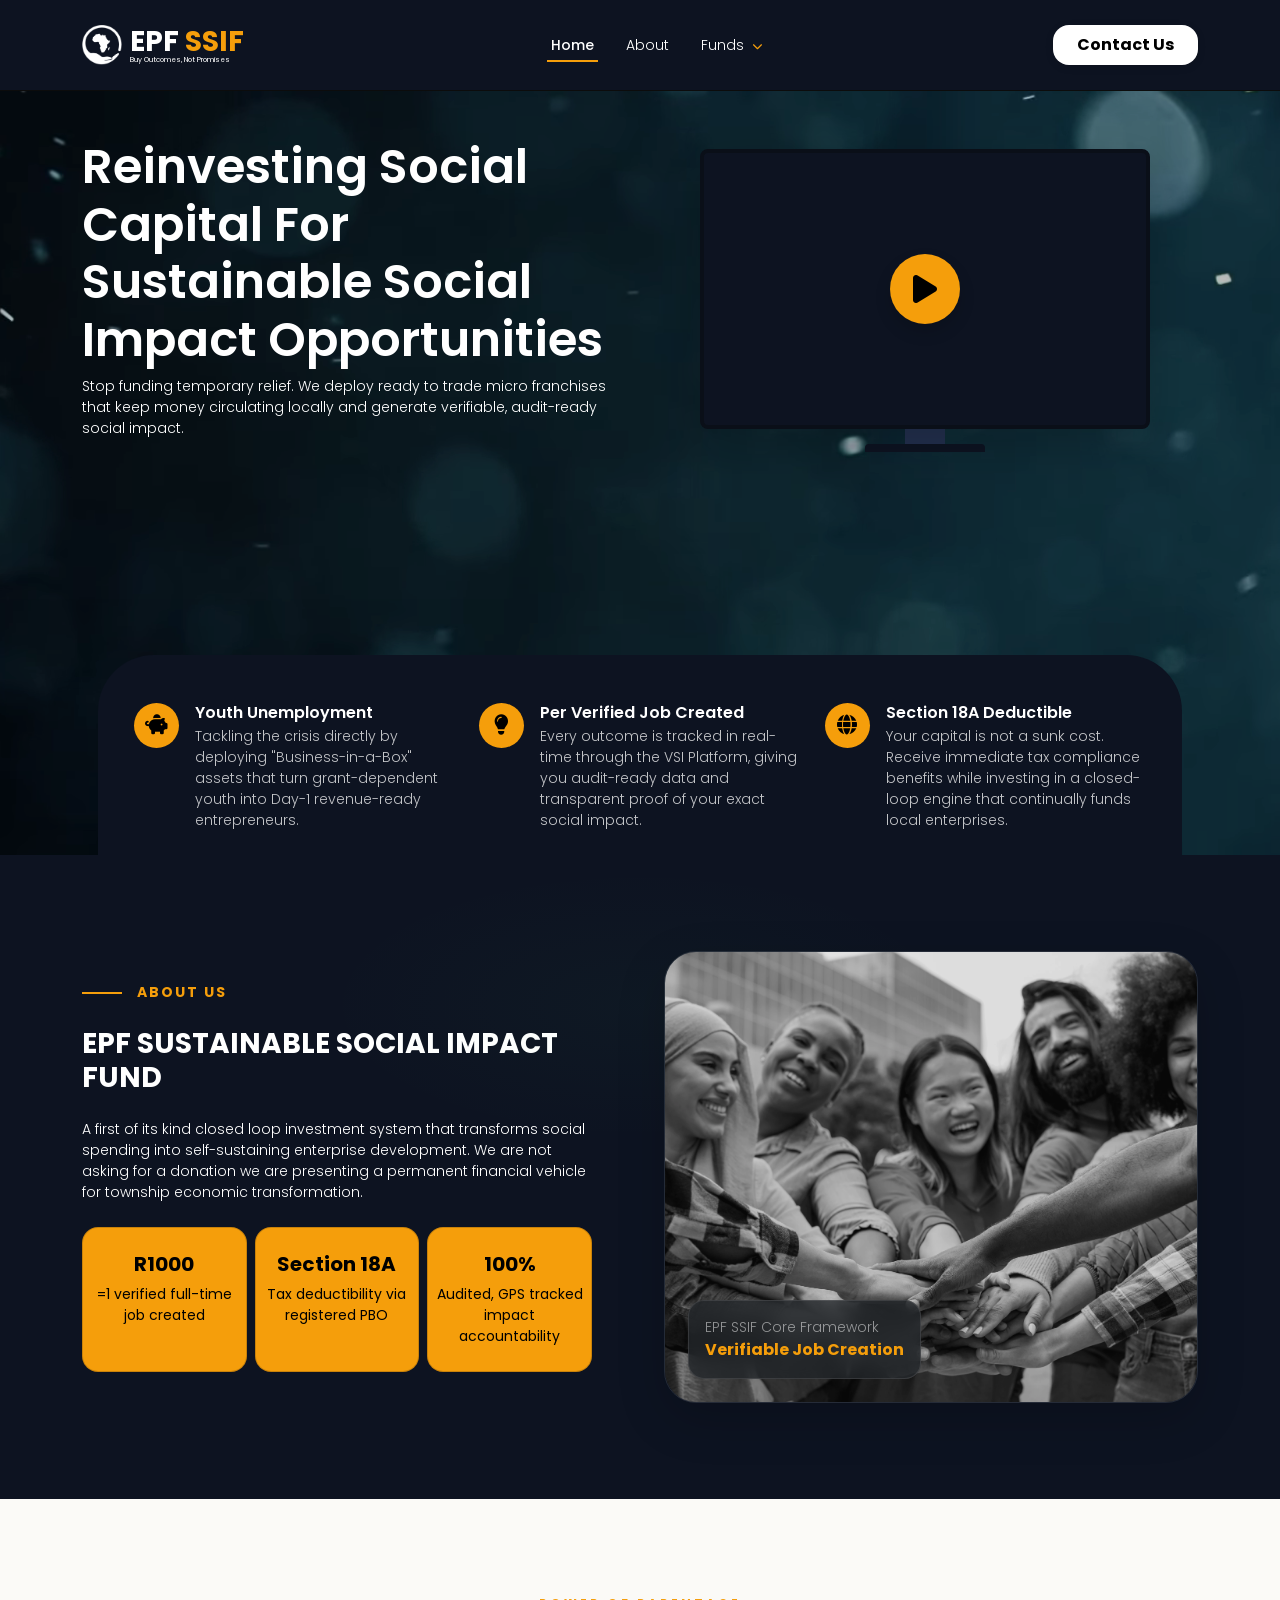
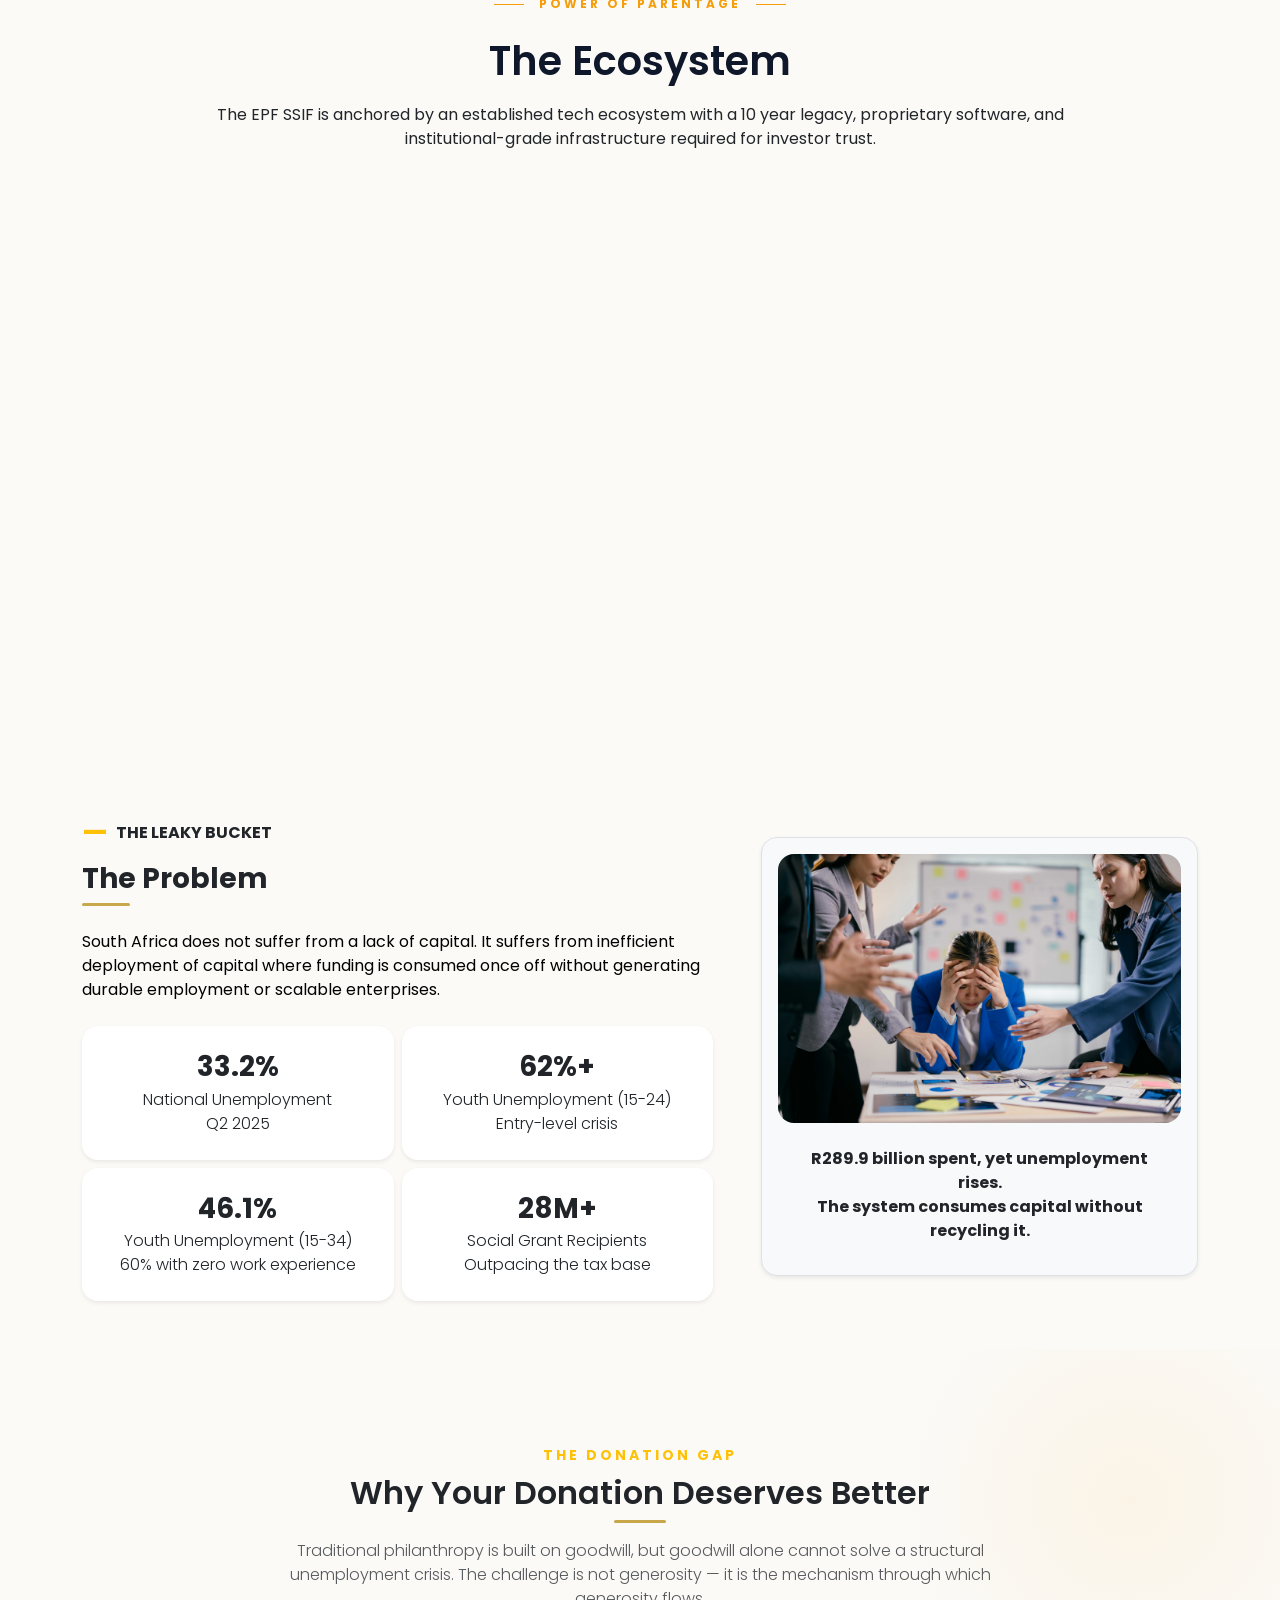
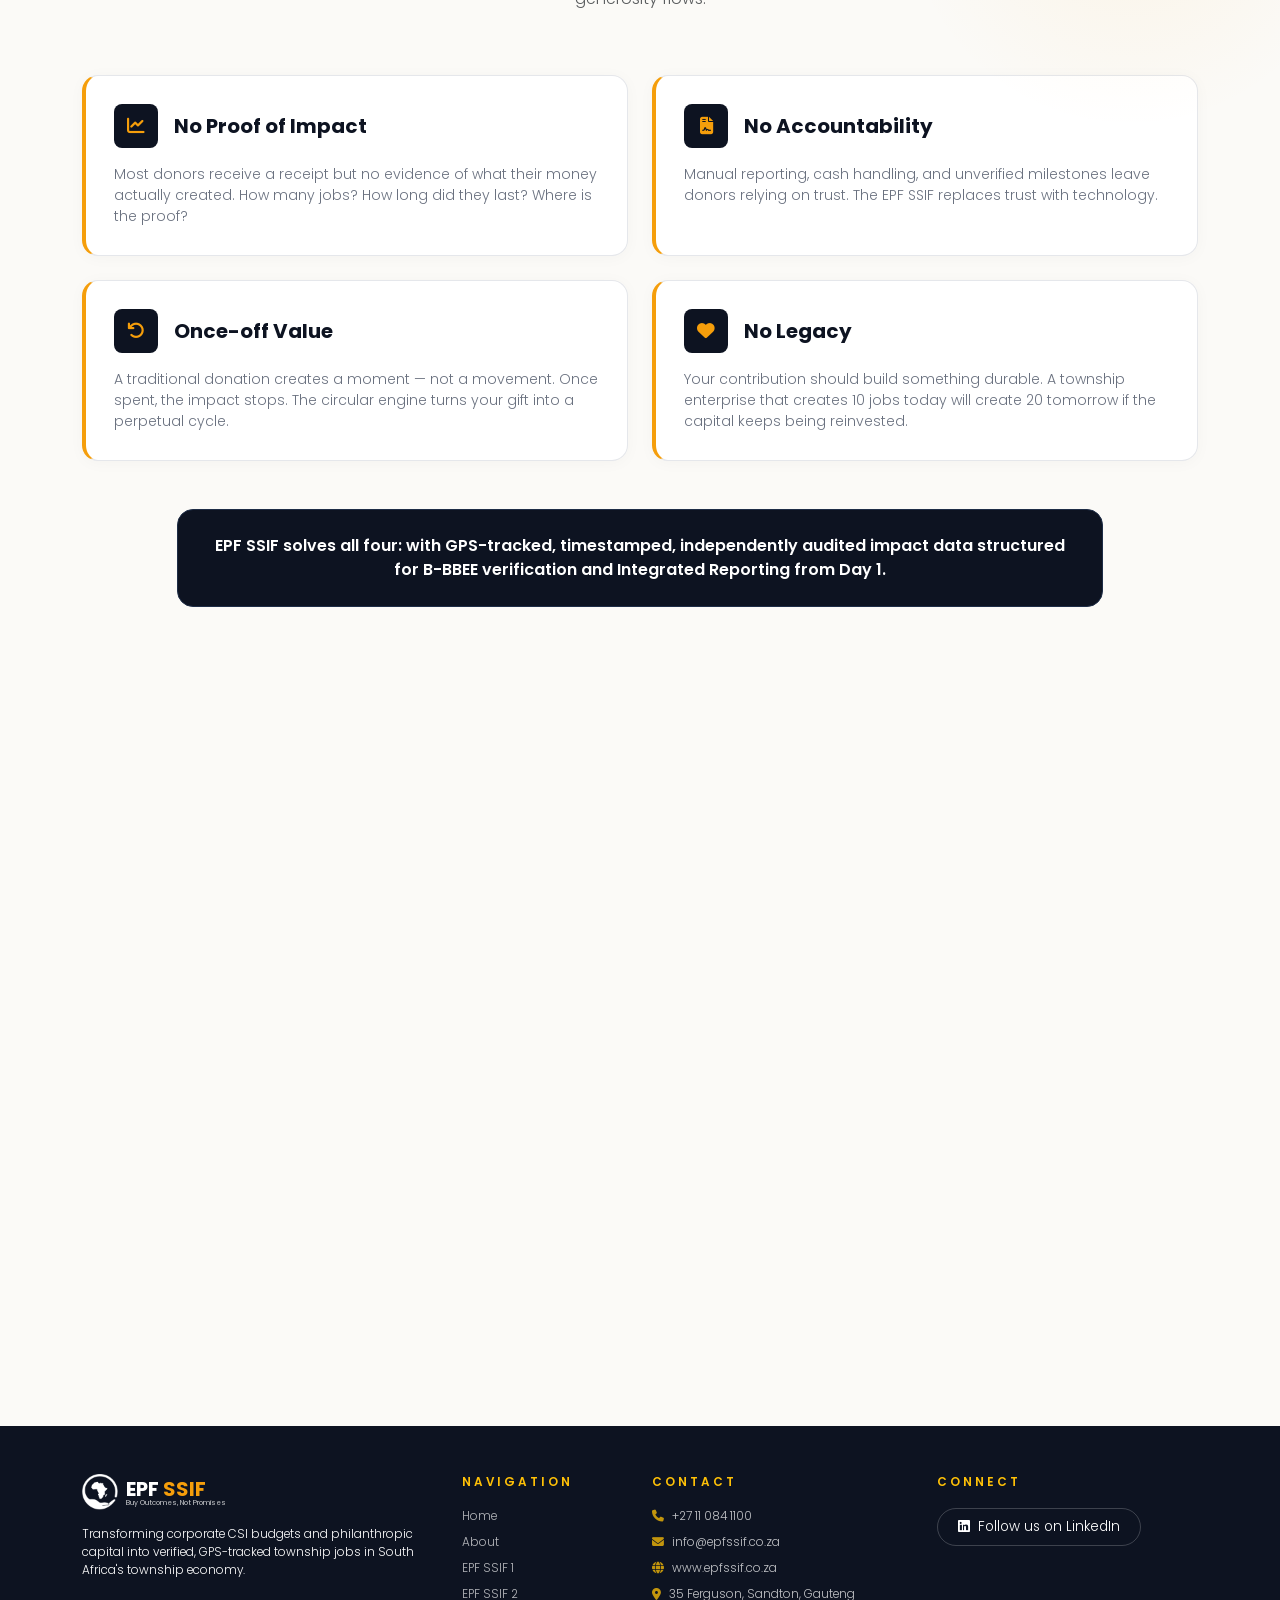
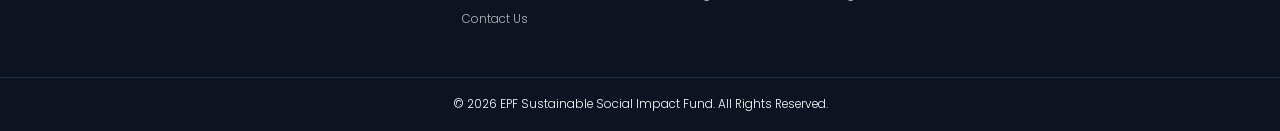
==== index.html @ 6b116cc1 "Standards audit: fix tag targeting, transition violations, add page-html class" ====
<!DOCTYPE html>
<html lang="en" class="page-html">

<head>
  <meta charset="UTF-8">
  <meta name="viewport" content="width=device-width, initial-scale=1.0">
  <title>EPF SSIF — Sustainable Social Impact Fund</title>
  <meta name="description" content="EPF Sustainable Social Impact Fund — a dual-channel impact investing platform delivering measurable social returns in South Africa's township economy.">
  <meta name="keywords" content="EPF SSIF, social impact fund, CSI, impact investing, township economy, South Africa, B-BBEE, sustainable investment">
  <link rel="icon" type="image/png" href="assets/images/EPF-logo-white.png">
  <link href="https://cdn.jsdelivr.net/npm/bootstrap@5.3.0/dist/css/bootstrap.min.css" rel="stylesheet">
  <link rel="stylesheet" href="https://cdnjs.cloudflare.com/ajax/libs/font-awesome/6.5.1/css/all.min.css"
    integrity="sha512-DTOQO9RWCH3ppGqcWaEA1BIZOC6xxalwEsw9c2QQeAIftl+Vegovlnee1c9QX4TctnWMn13TZye+giMm8e2LwA=="
    crossorigin="anonymous" referrerpolicy="no-referrer" />
  <link rel="stylesheet" href="assets/css/new-styles.css">
</head>
<nav class="navbar navbar-expand-lg navbar-dark navbar-background sticky-top">
    <div class="container">
      <a class="navbar-brand d-inline-flex align-items-center fw-bold fs-3" href="index.html">
        <img src="assets/images/EPF-logo-white.png" alt="UniVeritas Logo" width="40" height="40" class="me-2">
        <div class="d-flex flex-column lh-1">
          <span>EPF <span class="logo-span">SSIF</span></span>
          <small class="fw-normal logo-slogan text-white">Buy Outcomes, Not Promises</small>
        </div>
      </a>

      <button class="navbar-toggler" type="button" data-bs-toggle="collapse" data-bs-target="#mainNavbar"
        aria-controls="mainNavbar" aria-expanded="false" aria-label="Toggle navigation">
        <span class="navbar-toggler-icon"></span>
      </button>

      <div class="collapse navbar-collapse justify-content-center" id="mainNavbar">
        <ul class="navbar-nav">
          <li class="nav-item small"><a class="nav-link px-3 text-white active" href="index.html" aria-current="page">Home</a></li>
          <li class="nav-item small"><a class="nav-link px-3 text-white" href="about.html">About</a></li>
          <li class="nav-item small dropdown">
            <a class="nav-link px-3 text-white dropdown-toggle" href="#" role="button" data-bs-toggle="dropdown" aria-expanded="false">Funds <i class="fa-solid fa-chevron-down nav-dropdown-chevron"></i></a>
            <ul class="dropdown-menu dropdown-menu-dark">
              <li><a class="dropdown-item small" href="fund-1.html">EPF SSIF 1 — CSI &amp; Private Donor Fund</a></li>
              <li><a class="dropdown-item small" href="fund-2.html">EPF SSIF 2 — Institutional &amp; Impact Investor Fund</a></li>
            </ul>
          </li>
        </ul>
        <a href="contact-us.html" class="btn btn-light rounded-4 px-4 py-2 btn-one border-0 d-lg-none mt-3">Contact
          Us</a>
      </div>

      <a href="contact-us.html" class="btn btn-light rounded-4 px-4 py-2 btn-one border-0 d-none d-lg-block">Contact
        Us</a>
    </div>
  </nav>
<body class="page-body">

  <div class="page-loader-overlay" id="page_loader_overlay">
    <span class="page-loader"></span>
  </div>

  <section class="hero-section position-relative text-white">
    <video autoplay muted loop playsinline class="hero-video-bg">
      <source src="assets/videos/bg.webm" type="video/webm">
    </video>
    <div class="hero-overlay"></div>

    <div class="container">
      <div class="row align-items-center min-vh-50 py-5 d-flex flex-column flex-lg-row">
        <div class="col-lg-6 order-2 order-lg-1">
          <h1 class="display-5 fw-semibold hero-title hero-animate-1">Reinvesting Social Capital For Sustainable Social Impact
            Opportunities</h1>
          <p class="mb-4 small hero-desc hero-animate-2">Stop funding temporary relief. We deploy ready to trade micro franchises that
            keep money circulating locally and generate verifiable, audit-ready social impact.</p>
          <div class="d-flex gap-3 mobile-btn d-none">
            <a href="#about"
              class="btn btn-light rounded-4 px-4 py-2 text-white bg-transparent btn-two text-decoration-none">Get
              Started</a>
            <a href="#about" class="btn btn-light rounded-4 px-4 py-2 btn-one border-0">Learn more</a>
          </div>
        </div>

        <div class="col-lg-6 d-flex justify-content-center position-relative mt-5 mt-lg-0 order-1 order-lg-2 hero-animate-3">
          <div class="position-relative">
            <div
              class="video-tv position-relative overflow-hidden d-flex align-items-center justify-content-center shadow-lg border border-dark border-4 rounded-3">
              <div id="playOverlay" class="text-center text-white z-2 position-relative">
                <div
                  class="icon rounded-circle d-inline-flex align-items-center justify-content-center shadow icon-circle">
                  <i class="fa-solid fa-play text-black fs-2"></i>
                </div>
              </div>

              <video id="promoVideo" muted loop playsinline
                class="position-absolute w-100 h-100 object-fit-contain opacity-50">
                <source src="https://empirewebvideos.s3.us-east-1.amazonaws.com/websites/empire/videos/ssif-hero.mp4"
                  type="video/mp4">
                Your browser does not support the video tag.
              </video>
            </div>

            <div class="d-flex flex-column align-items-center">
              <div class="tv-stand"></div>
              <div class="tv-base"></div>
            </div>
          </div>
        </div>
      </div>

      <div class="container-fluid px-0 px-md-3 mt-auto hero-animate-4">
        <div class="row hero-footer text-white rounded-top-5 p-4 mx-0 g-4">

          <div class="col-md-4 d-flex flex-column flex-md-row align-items-center align-items-md-start text-center text-md-start gap-3">
            <div class="icon rounded-circle d-flex align-items-center justify-content-center hero-icon flex-shrink-0">
              <i class="fa-solid fa-piggy-bank text-black fs-5"></i>
            </div>
            <div>
              <h6 class="fw-semibold mb-1 hero-title-two">Youth Unemployment</h6>
              <p class="small opacity-75 mb-0 hero-desc-two">Tackling the crisis directly by deploying
                "Business-in-a-Box" assets that turn grant-dependent youth into Day-1 revenue-ready entrepreneurs.</p>
            </div>
          </div>

          <div class="col-md-4 d-flex flex-column flex-md-row align-items-center align-items-md-start text-center text-md-start gap-3 border-start-md border-secondary">
            <div class="icon rounded-circle d-flex align-items-center justify-content-center hero-icon flex-shrink-0">
              <i class="fa-solid fa-lightbulb fs-5 text-black"></i>
            </div>
            <div>
              <h6 class="fw-semibold mb-1 hero-title-two">Per Verified Job Created</h6>
              <p class="small opacity-75 mb-0 hero-desc-two">Every outcome is tracked in real-time through the VSI
                Platform, giving you audit-ready data and transparent proof of your exact social impact.</p>
            </div>
          </div>

          <div class="col-md-4 d-flex flex-column flex-md-row align-items-center align-items-md-start text-center text-md-start gap-3 border-start-md border-secondary">
            <div class="icon rounded-circle d-flex align-items-center justify-content-center hero-icon flex-shrink-0">
              <i class="fa-solid fa-globe fs-5 text-black"></i>
            </div>
            <div>
              <h6 class="fw-semibold mb-1 hero-title-two">Section 18A Deductible</h6>
              <p class="small opacity-75 mb-0 hero-desc-two">Your capital is not a sunk cost. Receive immediate tax
                compliance benefits while investing in a closed-loop engine that continually funds local enterprises.
              </p>
            </div>
          </div>

        </div>
      </div>
    </div>
  </section>

  <section class="position-relative overflow-hidden py-5 problem-section-bg text-white" id="about">
    <div class="container py-5">
      <div class="row g-5 align-items-center">
        <div class="col-12 col-lg-6 pe-lg-5 reveal-left">
          <div class="d-flex align-items-center mb-4">
            <span class="eyebrow-line"></span>
            <span class="text-uppercase fw-bold eyebrow-text small">About us</span>
          </div>

          <h3 class="fw-bold mb-4">
            EPF SUSTAINABLE SOCIAL IMPACT FUND
          </h3>

          <p class="small section-desc mb-4 hero-desc-two">
            A first of its kind closed loop investment system that transforms social spending into self-sustaining
            enterprise development. We are not asking for a donation we are presenting a permanent financial vehicle for
            township economic transformation.
          </p>
          <div class="row g-2 text-center">

            <div class="col-4">
              <div class="card h-100 about-card">
                <div class="card-body p-2 py-md-4">
                  <h5 class="card-title text-black fw-bold mb-1 mb-md-2 stats-title">R1000</h5>
                  <p class="card-text text-black fw-normal mb-0 stats-dec">=1 verified full-time job created</p>
                </div>
              </div>
            </div>

            <div class="col-4">
              <div class="card h-100 about-card">
                <div class="card-body p-2 py-md-4">
                  <h5 class="card-title text-black fw-bold mb-1 mb-md-2 stats-title">Section 18A</h5>
                  <p class="card-text text-black fw-normal mb-0 stats-dec">Tax deductibility via registered PBO</p>
                </div>
              </div>
            </div>

            <div class="col-4">
              <div class="card h-100 about-card">
                <div class="card-body p-2 py-md-4">
                  <h5 class="card-title text-black fw-bold mb-1 mb-md-2 stats-title">100%</h5>
                  <p class="card-text text-black fw-normal mb-0 stats-dec">Audited, GPS tracked impact accountability</p>
                </div>
              </div>
            </div>

          </div>

        </div>

        <div class="col-12 col-lg-6 reveal-right">
          <div class="position-relative">
            <div class="rounded-5 overflow-hidden shadow-lg border border-secondary border-opacity-25">
              <img src="assets/images/impact.webp" alt="Social Impact and Enterprise Development"
                class="img-fluid w-100 object-fit-cover about-img">
            </div>

            <div
              class="position-absolute bottom-0 start-0 m-4 p-3 bg-dark bg-opacity-75 backdrop-blur rounded-4 border border-white border-opacity-10 d-none d-md-block image-name">
              <p class="small mb-0 text-white-50">EPF SSIF Core Framework</p>
              <div class="fw-bold logo-span">Verifiable Job Creation</div>
            </div>
          </div>
        </div>

      </div>
    </div>
  </section>

  <section class="timeline-section-bg overflow-hidden py-5" id="ecosystem">
    <div class="container py-5">

      <div class="row justify-content-center text-center mb-2">
        <div class="col-12 col-lg-10">

          <div class="legacy-eyebrow-wrap d-flex align-items-center justify-content-center reveal">
            <span class="legacy-eyebrow-line"></span>
            <span class="legacy-eyebrow-text fw-bold text-uppercase logo-span">POWER OF PARENTAGE</span>
            <span class="legacy-eyebrow-line"></span>
          </div>

          <h2 class="timeline-heading fw-semibold fs-1 reveal reveal-delay-1 epf-heading-accent">The Ecosystem</h2>

          <p class="fw-normal reveal reveal-delay-2">The EPF SSIF is anchored by an established tech ecosystem with a 10 year legacy,
            proprietary software, and institutional-grade infrastructure required for investor trust.</p>
        </div>
      </div>

      <div class="row g-2 justify-content-center">
        <div class="col-12 col-md-6 col-xl-3 reveal reveal-delay-1">
          <a href="https://empirepartnerfoundation.org/" target="_blank" rel="noopener noreferrer" class="legacy-card text-start h-100 d-flex">
            <div class="legacy-icon-box bg-transparent d-flex align-items-center justify-content-center icon">
              <img src="assets/images/EPF-logo-white.png" alt="Company Logo" width="30" height="30" class="img-fluid">
            </div>
            <div class="legacy-card-title fw-bold logo-span text-white">Empire Partner Foundation</div>
            <div class="legacy-card-desc text-white">Established in 2016 with the goal of driving economic empowerment
              and social development through strategic investments in sectors that produce sustainable growth. As a
              South African Section 18A non-profit organization, EPF is dedicated to addressing 10 critical public
              sector challenges</div>
          </a>
        </div>

        <div class="col-12 col-md-6 col-xl-3 reveal reveal-delay-2">
          <a href="https://www.effectuscapital.co.za" target="_blank" rel="noopener noreferrer" class="legacy-card text-start h-100 d-flex">
            <div class="legacy-icon-box bg-transparent d-flex align-items-center justify-content-center icon">
              <img src="assets/images/ecm_logo.png" alt="Company Logo" width="30" height="30" class="img-fluid">
            </div>
            <div class="legacy-card-title fw-bold logo-span text-white">Effectus Capital Management</div>
            <div class="legacy-card-desc text-white">A professional asset management and advisory firm that prioritises precise execution to deliver high performance, utilising technology and advanced financial engineering to create investment products including hedge funds and funds targeting listed and unlisted innovative companies.</div>
          </a>
        </div>

        <div class="col-12 col-md-6 col-xl-3 reveal reveal-delay-3">
          <a href="https://www.queenswaycapital.co.za" target="_blank" rel="noopener noreferrer" class="legacy-card text-start h-100 d-flex">
            <div class="legacy-icon-box bg-transparent d-flex align-items-center justify-content-center icon">
              <img src="assets/images/qwc.png" alt="Queensway Capital Logo" width="30" height="30" class="img-fluid">
            </div>
            <div class="legacy-card-title fw-bold logo-span text-white">Queensway Capital</div>
            <div class="legacy-card-desc text-white">A growth partner that helps large organisations turn high-level strategies into actual market results by embedding experienced fractional leaders to take direct responsibility for outcomes, and using a specialised AI sandbox to test and prove new technologies before full launch.</div>
          </a>
        </div>

        <div class="col-12 col-md-6 col-xl-3 reveal reveal-delay-4">
          <a href="https://epftechfund.org/" target="_blank" rel="noopener noreferrer" class="legacy-card text-start h-100 d-flex">
            <div class="legacy-icon-box bg-transparent d-flex align-items-center justify-content-center icon">
              <img src="assets/images/EPF-logo-white.png" alt="Company Logo" width="30" height="30" class="img-fluid">
            </div>
            <div class="legacy-card-title fw-bold logo-span text-white">EPF Tech Fund</div>
            <div class="legacy-card-desc text-white">Launched in 2021 to specifically focus on impact investing in the
              technology sector. The fund operates under a hybrid model, blending commercial return with social value.
              It aims to support businesses that use technology to solve pressing societal challenges</div>
          </a>
        </div>

      </div>
    </div>
  </section>

  <section class="timeline-section-bg text-dark py-5">
    <div class="container">
      <div class="row align-items-center g-5">

        <div class="col-lg-7 reveal-left">

          <div class="mb-4">
            <div class="d-flex align-items-center mb-2">
              <span class="text-warning fs-3 fw-bold me-2">&mdash;</span>
              <span class="fw-bold text-uppercase tracking-wide">The Leaky Bucket</span>
            </div>
            <h3 class="fw-bold text-dark mb-4 epf-heading-accent-left">The Problem</h3>
            <p class="text-black fw-normal">
              South Africa does not suffer from a lack of capital. It suffers from inefficient deployment of capital
              where funding is consumed once off without generating durable employment or scalable enterprises.
            </p>
          </div>

          <div class="row g-2">

            <div class="col-md-6">
              <div class="card h-100 border-0 border-secondary rounded-4 shadow-sm">
                <div class="card-body d-flex flex-column justify-content-center text-center p-4">
                  <h3 class="card-title fw-bold mb-1">33.2%</h3>
                  <p class="card-text mb-0">National Unemployment<br>Q2 2025</p>
                </div>
              </div>
            </div>

            <div class="col-md-6">
              <div class="card h-100 border-0 border-secondary rounded-4 shadow-sm">
                <div class="card-body d-flex flex-column justify-content-center text-center p-4">
                  <h3 class="card-title fw-bold mb-1">62%+</h3>
                  <p class="card-text mb-0">Youth Unemployment (15-24)<br>Entry-level crisis</p>
                </div>
              </div>
            </div>

            <div class="col-md-6">
              <div class="card h-100 border-0 border-secondary rounded-4 shadow-sm">
                <div class="card-body d-flex flex-column justify-content-center text-center p-4">
                  <h3 class="card-title fw-bold mb-1">46.1%</h3>
                  <p class="card-text mb-0">Youth Unemployment (15-34)<br>60% with zero work experience</p>
                </div>
              </div>
            </div>

            <div class="col-md-6">
              <div class="card h-100 border-0 border-secondary rounded-4 shadow-sm">
                <div class="card-body d-flex flex-column justify-content-center text-center p-4">
                  <h3 class="card-title fw-bold mb-1">28M+</h3>
                  <p class="card-text mb-0">Social Grant Recipients<br>Outpacing the tax base</p>
                </div>
              </div>
            </div>

          </div>
        </div>

        <div class="col-lg-5 text-center reveal-right">
          <div class="bg-light rounded-4 p-3 shadow-sm border">
            <img src="assets/images/problem.JPG" alt="Leaky Bucket Overflowing" class="img-fluid rounded-4 mb-4">

            <p class="fw-bold text-dark px-3 mb-2 pb-2">
              R289.9 billion spent, yet unemployment rises.<br>
              The system consumes capital without recycling it.
            </p>
          </div>
        </div>

      </div>
    </div>
  </section>

  <section class="py-5 donation-gap-bg" id="donation_gap">
    <div class="container py-5">

      <div class="row justify-content-center mb-5">
        <div class="col-12 col-lg-8 text-center reveal">
          <p class="text-warning text-uppercase fw-bold small mb-2 letter-spacing-2">The Donation Gap</p>
          <h2 class="fw-semibold mb-3 epf-heading-accent">Why Your Donation Deserves Better</h2>
          <p class="text-muted">Traditional philanthropy is built on goodwill, but goodwill alone cannot solve a structural unemployment crisis. The challenge is not generosity — it is the mechanism through which generosity flows.</p>
        </div>
      </div>

      <div class="row g-4 justify-content-center">

        <div class="col-12 col-md-6 reveal reveal-delay-1">
          <div class="donation-gap-card h-100">
            <div class="d-flex align-items-center mb-3">
              <div class="donation-gap-icon me-3">
                <i class="fa-solid fa-chart-line"></i>
              </div>
              <h5 class="fw-bold mb-0">No Proof of Impact</h5>
            </div>
            <p class="mb-0 text-muted small">Most donors receive a receipt but no evidence of what their money actually created. How many jobs? How long did they last? Where is the proof?</p>
          </div>
        </div>

        <div class="col-12 col-md-6 reveal reveal-delay-2">
          <div class="donation-gap-card h-100">
            <div class="d-flex align-items-center mb-3">
              <div class="donation-gap-icon me-3">
                <i class="fa-solid fa-file-contract"></i>
              </div>
              <h5 class="fw-bold mb-0">No Accountability</h5>
            </div>
            <p class="mb-0 text-muted small">Manual reporting, cash handling, and unverified milestones leave donors relying on trust. The EPF SSIF replaces trust with technology.</p>
          </div>
        </div>

        <div class="col-12 col-md-6 reveal reveal-delay-3">
          <div class="donation-gap-card h-100">
            <div class="d-flex align-items-center mb-3">
              <div class="donation-gap-icon me-3">
                <i class="fa-solid fa-arrow-rotate-left"></i>
              </div>
              <h5 class="fw-bold mb-0">Once-off Value</h5>
            </div>
            <p class="mb-0 text-muted small">A traditional donation creates a moment — not a movement. Once spent, the impact stops. The circular engine turns your gift into a perpetual cycle.</p>
          </div>
        </div>

        <div class="col-12 col-md-6 reveal reveal-delay-4">
          <div class="donation-gap-card h-100">
            <div class="d-flex align-items-center mb-3">
              <div class="donation-gap-icon me-3">
                <i class="fa-solid fa-heart"></i>
              </div>
              <h5 class="fw-bold mb-0">No Legacy</h5>
            </div>
            <p class="mb-0 text-muted small">Your contribution should build something durable. A township enterprise that creates 10 jobs today will create 20 tomorrow if the capital keeps being reinvested.</p>
          </div>
        </div>

      </div>

      <div class="row justify-content-center mt-5">
        <div class="col-12 col-lg-10">
          <div class="donation-gap-solution p-4 rounded-4 text-center">
            <p class="mb-0 fw-semibold">EPF SSIF solves all four: with GPS-tracked, timestamped, independently audited impact data structured for B-BBEE verification and Integrated Reporting from Day 1.</p>
          </div>
        </div>
      </div>

    </div>
  </section>

  <section class="py-5 timeline-section-bg text-dark" id="our_funds">
    <div class="container py-4">

      <div class="row justify-content-center text-center mb-5">
        <div class="col-12 col-lg-8 reveal">
          <div class="legacy-eyebrow-wrap d-flex align-items-center justify-content-center mb-3">
            <span class="legacy-eyebrow-line"></span>
            <span class="legacy-eyebrow-text fw-bold text-uppercase logo-span mx-3">Two Channels. One Mission.</span>
            <span class="legacy-eyebrow-line"></span>
          </div>
          <h2 class="fw-semibold mb-3 epf-heading-accent">Explore Our Funds</h2>
          <p class="text-muted">Philanthropic and commercial capital kept structurally separate — clarity of purpose, regulatory integrity, long-term scalability.</p>
        </div>
      </div>

      <div class="row g-4 justify-content-center">

        <div class="col-12 col-md-6 col-lg-5 reveal reveal-delay-1">
          <div class="card h-100 border-0 rounded-4 shadow-sm overflow-hidden">
            <div class="card-header bg-dark text-white p-4">
              <span class="badge bg-success mb-2">Active Now</span>
              <h3 class="fw-semibold mb-1">EPF SSIF 1 — CSI &amp; Private Donor Fund</h3>
              <p class="small mb-0 opacity-75">Donor Channel — Philanthropic &amp; CSI Capital</p>
            </div>
            <div class="card-body p-4">
              <p class="text-muted small mb-4">Section 18A eligible. Administered by the EPF Foundation (PBO). Designed for Corporate CSI, B-BBEE optimisers, private donors, and philanthropic institutions seeking verified impact outcomes.</p>
              <a href="fund-1.html" class="btn btn-dark rounded-4 px-4 py-2 btn-one border-0 w-100">Explore Fund 1 &rarr;</a>
            </div>
          </div>
        </div>

        <div class="col-12 col-md-6 col-lg-5 reveal reveal-delay-2">
          <div class="card h-100 border-0 rounded-4 shadow-sm overflow-hidden">
            <div class="card-header bg-dark text-white p-4">
              <span class="badge bg-warning text-dark mb-2">Q1 2027</span>
              <h3 class="fw-semibold mb-1">EPF SSIF 2 — Institutional &amp; Impact Investor Fund</h3>
              <p class="small mb-0 opacity-75">Investment Channel — Commercial &amp; Impact Capital</p>
            </div>
            <div class="card-body p-4">
              <p class="text-muted small mb-4">FSCA-regulated via Effectus Capital Management. Designed for pension funds, DFIs, impact investors, and institutional asset managers seeking ESG-aligned financial returns.</p>
              <a href="fund-2.html" class="btn btn-dark rounded-4 px-4 py-2 btn-one border-0 w-100">Explore Fund 2 &rarr;</a>
            </div>
          </div>
        </div>

      </div>
    </div>
  </section>

  <footer class="invitation-footer">
    <div class="container py-5">
      <div class="row g-4">
        <div class="col-12 col-lg-4">
          <a class="d-inline-flex align-items-center gap-2 mb-3 text-decoration-none" href="index.html">
            <img src="assets/images/EPF-logo-white.png" alt="EPF SSIF Logo" width="36" height="36">
            <div class="d-flex flex-column lh-1">
              <span class="fw-bold text-white fs-5">EPF <span class="logo-span">SSIF</span></span>
              <small class="fw-normal logo-slogan text-white opacity-75">Buy Outcomes, Not Promises</small>
            </div>
          </a>
          <p class="small opacity-60 mb-0">Transforming corporate CSI budgets and philanthropic capital into verified, GPS-tracked township jobs in South Africa's township economy.</p>
        </div>
        <div class="col-6 col-lg-2">
          <p class="text-warning fw-semibold small text-uppercase letter-spacing-2 mb-3">Navigation</p>
          <ul class="list-unstyled small mb-0">
            <li class="mb-2"><a href="index.html" class="footer-link">Home</a></li>
            <li class="mb-2"><a href="about.html" class="footer-link">About</a></li>
            <li class="mb-2"><a href="fund-1.html" class="footer-link">EPF SSIF 1</a></li>
            <li class="mb-2"><a href="fund-2.html" class="footer-link">EPF SSIF 2</a></li>
            <li><a href="contact-us.html" class="footer-link">Contact Us</a></li>
          </ul>
        </div>
        <div class="col-6 col-lg-3">
          <p class="text-warning fw-semibold small text-uppercase letter-spacing-2 mb-3">Contact</p>
          <ul class="list-unstyled small mb-0">
            <li class="mb-2 opacity-75"><i class="fa-solid fa-phone text-warning me-2"></i>+27 11 084 1100</li>
            <li class="mb-2 opacity-75"><i class="fa-solid fa-envelope text-warning me-2"></i>info@epfssif.co.za</li>
            <li class="mb-2 opacity-75"><i class="fa-solid fa-globe text-warning me-2"></i>www.epfssif.co.za</li>
            <li class="opacity-75"><i class="fa-solid fa-location-dot text-warning me-2"></i>35 Ferguson, Sandton, Gauteng</li>
          </ul>
        </div>
        <div class="col-12 col-lg-3">
          <p class="text-warning fw-semibold small text-uppercase letter-spacing-2 mb-3">Connect</p>
          <a href="https://www.linkedin.com/company/the-epf-sustainable-social-impact-fund-epf-ssif/" target="_blank" rel="noopener noreferrer" class="footer-social-btn">
            <i class="fa-brands fa-linkedin"></i>
            <span>Follow us on LinkedIn</span>
          </a>
        </div>
      </div>
    </div>
    <div class="footer-bottom">
      <div class="container">
        <span class="small opacity-60">&copy; 2026 EPF Sustainable Social Impact Fund. All Rights Reserved.</span>
      </div>
    </div>
  </footer>

  <button class="back-to-top" id="back_to_top" aria-label="Back to top">
    <i class="fa-solid fa-chevron-up"></i>
  </button>

  <script src="https://code.jquery.com/jquery-3.7.1.min.js" integrity="sha256-/JqT3SQfawRcv/BIHPThkBvs0OEvtFFmqPF/lYI/Cxo=" crossorigin="anonymous"></script>

  <script src="https://cdn.jsdelivr.net/npm/bootstrap@5.3.0/dist/js/bootstrap.bundle.min.js"></script>

  <script src="assets/js/new.js"></script>

</body>
</html>
---- assets/css/new-styles.css ----
@import url('https://fonts.googleapis.com/css2?family=Libre+Baskerville:ital,wght@0,400..700;1,400..700&family=Montserrat:ital,wght@0,100..900;1,100..900&family=Poppins:ital,wght@0,100;0,200;0,300;0,400;0,500;0,600;0,700;0,800;0,900;1,100;1,200;1,300;1,400;1,500;1,600;1,700;1,800;1,900&display=swap');

/* ===================== DESIGN SYSTEM TOKENS ===================== */
:root {
  --epf-navy: #0d1321;
  --epf-navy-mid: #141f35;
  --epf-navy-light: #1e2d47;
  --epf-gold: #F59E0B;
  --epf-green: #4ade80;
  --shadow-sm: 0 1px 4px #0000000a;
  --shadow-md: 0 4px 24px #00000014, 0 1px 4px #0000000a;
  --shadow-lg: 0 16px 48px #00000022, 0 4px 16px #0000001a;
  --shadow-xl: 0 24px 64px #00000030, 0 8px 24px #0000001a;
  --ease-premium: cubic-bezier(0.25, 0.46, 0.45, 0.94);
  --ease-spring: cubic-bezier(0.34, 1.56, 0.64, 1);
}

.page-html {
  scroll-behavior: smooth;
  overflow-x: hidden;
  max-width: 100%;
}

.page-body {
  font-family: Poppins, sans-serif;
  font-weight: 300;
  font-style: normal;
  overflow-x: hidden;
}

.navbar {
  position: sticky !important;
  z-index: 6030 !important;
}

.hero-split-bg {
  background-color: #fcf9f2e6;
  z-index: 1;
}

.hero-split-bg::before {
  content: '';
  position: absolute;
  top: 0;
  right: 0;
  bottom: 0;
  width: 100%;
  background-color: #0d1321;
  background-image:
    linear-gradient(#ffffff0a 1px, transparent 1px),
    linear-gradient(90deg, #ffffff0a 1px, transparent 1px);
  background-size: 40px 40px;
  z-index: -1;
  clip-path: polygon(0 35%, 100% 15%, 100% 100%, 0 100%);
}

.navbar-background {
  background-color: #0d1321;
  padding: 20px;
}

@media (width > 992px) {
  .hero-split-bg::before {
    width: 50%;
    clip-path: polygon(15% 0, 100% 0, 100% 100%, 0 100%);
  }
}

.problem-section-bg {
  background-color: #0d1321;
}

.eyebrow-line {
  display: inline-block;
  width: 40px;
  height: 2px;
  background-color: #F59E0B;
  margin-right: 15px;
  vertical-align: middle;
}

.eyebrow-text {
  color: #F59E0B;
  letter-spacing: 2px;
}

.stat-huge {
  font-size: 5rem;
}

.card-negative {
  background-color: #1a1216;
  border: 1px solid #2d1e26;
}

.card-negative-title {
  color: #fc5c65;
  letter-spacing: 1.5px;
  font-size: 0.75rem;
}

.card-positive {
  background-color: #0b1a1a;
  border: 1px solid #14332e;
}

.card-positive-title {
  color: #20c997;
  letter-spacing: 1.5px;
  font-size: 0.75rem;
}

.card-body-text {
  color: #d1d5db;
  font-size: 1.05rem;
  line-height: 1.6;
}

.card-footer-text {
  color: #6b7280;
  font-size: 0.75rem;
}

.timeline-section-bg {
  background-color: #fbfaf7;
}

.timeline-eyebrow-container {
  gap: 15px;
  margin-bottom: 1.5rem;
}

.timeline-eyebrow-line {
  height: 1px;
  width: 50px;
  background-color: #f59e0b;
}

.timeline-eyebrow-text {
  color: #f59e0b;
  font-size: 0.75rem;
  letter-spacing: 2px;
}

.timeline-heading {
  color: #0f172a;
}

.timeline-subheading {
  color: #000;
}

.timeline-steps-container {
  z-index: 1;
  position: relative;
}

@media (width < 992px) {
  .timeline-steps-container::before {
    content: '';
    position: absolute;
    top: 70px;
    left: 12.5%;
    right: 12.5%;
    height: 1px;
    background-color: #e5e0d8;
    z-index: -1;
  }
}

.timeline-circle {
  width: 90px;
  height: 90px;
  background-color: #0b1121;
  font-size: 1.5rem;
  margin: 0 auto 1.5rem;
}

.timeline-step-title {
  color: #0f172a;
  font-size: 1.25rem;
  margin-bottom: 0.75rem;
}

.timeline-step-desc {
  color: black;
  line-height: 1.6;
}

.ssin-section-bg {
  background-color: #fcfbf8;
}

.ssin-eyebrow-wrap {
  gap: 15px;
  margin-bottom: 1rem;
}

.ssin-eyebrow-line {
  height: 1px;
  width: 40px;
  background-color: #d1d5db;
}

.ssin-eyebrow-text {
  letter-spacing: 2px;
  color: #9ca3af;
}

.ssin-heading {
  color: #0f172a;
}

.ssin-subheading {
  color: black;
}

.cert-outer-box {
  padding: 0.5rem;
  border: 1px solid #f1eacc;
  border-radius: 1.5rem;
  background-color: #0f172a;
}

.cert-inner-box {
  background-color: #fcfbf8;
  border-radius: 1rem;
  padding: 3.5rem 2rem;
  box-shadow: 0 15px 35px #0000000a;
  border: 1px solid #fff;
}

.cert-label {
  font-size: 0.75rem;
  letter-spacing: 2px;
  color: #9ca3af;
  margin-bottom: 1.5rem;
}

.cert-value {
  color: #0f172a;
  margin-bottom: 0.5rem;
}

.cert-series {
  font-size: 0.85rem;
  color: #6b7280;
  margin-bottom: 2.5rem;
}

.cert-badge {
  width: 50px;
  height: 50px;
  background-color: #0b1121;
  margin: 0 auto 2.5rem;
  font-size: 1.2rem;
}

.feature-item {
  align-items: flex-start;
  gap: 1.25rem;
  margin-bottom: 1.75rem;
}

.feature-icon-wrapper {
  width: 48px;
  height: 48px;
  border-radius: 0.5rem;
  flex-shrink: 0;
  font-size: 1.1rem;
}

.icon-tint-green {
  background-color: #e6f4ea;
  color: #1e8e3e;
}

.icon-tint-blue {
  background-color: #e8f0fe;
  color: #1a73e8;
}

.feature-title {
  color: #0f172a;
  font-size: 1.1rem;
  margin-bottom: 0.35rem;
}

.feature-desc {
  color: #000;
  margin: 0;
}

.legacy-section-bg {
  background: radial-gradient(circle at top center, #111a2e 0%, #050b14 60%);
  background-color: #050b14;
  color: #fff;
}

.legacy-eyebrow-wrap {
  gap: 15px;
  margin-bottom: 1.5rem;
}

.legacy-eyebrow-line {
  height: 1px;
  width: 30px;
  background-color: #F59E0B;
}

.legacy-eyebrow-text {
  font-size: 0.75rem;
  letter-spacing: 3px;
  color: #d1d5db;
}

.legacy-heading {
  margin-bottom: 1rem;
  color: #fff;
}

.legacy-sub-italic {
  font-style: italic;
  color: #d1d5db;
  font-size: 1.1rem;
  margin-bottom: 1.5rem;
}

.legacy-sub-main {
  line-height: 1.6;
  margin: 0 auto 4rem;
}

.legacy-card {
  background-color: #0e1420;
  border: 1px solid #1f2937;
  border-radius: 1rem;
  padding: 2rem;
  flex-direction: column;
  position: relative;
  transition: transform 0.3s ease, box-shadow 0.3s ease;
}

.legacy-card:hover {
  transform: translateY(-5px);
  box-shadow: 0 20px 40px #0006;
}

a.legacy-card {
  text-decoration: none;
  cursor: pointer;
  position: relative;
}

a.legacy-card::after {
  content: '↗';
  position: absolute;
  top: 1rem;
  right: 1rem;
  color: #F59E0B;
  font-size: 0.85rem;
  opacity: 0.5;
  transition: opacity 0.25s var(--ease-premium), transform 0.25s var(--ease-premium);
}

a.legacy-card:hover {
  border-color: #F59E0B55;
}

a.legacy-card:hover::after {
  opacity: 1;
  transform: translate(3px, -3px);
}

.legacy-icon-box {
  width: 60px;
  height: 60px;
  border: 1px solid #374151;
  border-radius: 0.75rem;
  color: #fff;
  margin-bottom: 20px;
}

.legacy-card-cat {
  font-size: 0.65rem;
  letter-spacing: 2px;
  color: #e5e7eb;
  margin-bottom: 0.75rem;
}

.legacy-card-title {
  font-size: 1.2rem;
  color: #fff;
  margin-bottom: 0.75rem;
}

.legacy-card-price {
  font-size: 0.95rem;
  font-weight: 600;
  color: #d1d5db;
  margin-bottom: 1.5rem;
}

.legacy-card-desc {
  font-size: 0.85rem;
  color: #9ca3af;
  line-height: 1.6;
  margin-bottom: 1rem;
  flex-grow: 1;
}

.legacy-list {
  list-style: none;
  padding: 0;
  margin: 0;
  text-align: left;
}

.legacy-list li {
  font-size: 0.75rem;
  color: #d1d5db;
  margin-bottom: 0.6rem;
  display: flex;
  align-items: flex-start;
  gap: 0.5rem;
  line-height: 1.4;
}

.legacy-list li::before {
  content: '•';
  color: #F59E0B;
  font-size: 1.5rem;
  line-height: 0.6;
}

.calc-section-bg {
  background-color: #f6f5f0;
}

.calc-eyebrow-wrap {
  gap: 15px;
  margin-bottom: 1.5rem;
}

.calc-eyebrow-line {
  height: 2px;
  width: 40px;
  background-color: #111827;
}

.calc-eyebrow-text {
  font-size: 0.75rem;
  letter-spacing: 2.5px;
  color: #4b5563;
}

.calc-heading {
  font-size: 2rem;
  color: #111827;
  margin-bottom: 1.5rem;
  line-height: 1.1;
}

.calc-subheading {
  line-height: 1.6;
  max-width: 90%;
}

.calc-card {
  background-color: #0c1220;
  border-radius: 1rem;
  padding: 2.5rem;
  box-shadow: 0 25px 50px -12px #00000040;
  color: #fff;
  width: 100%;
  max-width: 500px;
}

.calc-header {
  border-bottom: 1px solid #1f2937;
  padding-bottom: 1.25rem;
  margin-bottom: 2rem;
}

.calc-header-title {
  font-size: 0.75rem;
  letter-spacing: 2px;
  gap: 0.5rem;
}

.calc-label {
  font-size: 0.75rem;
  letter-spacing: 1.5px;
  color: #9ca3af;
  margin-bottom: 0.75rem;
}

.calc-value {
  font-size: 3rem;
  margin-bottom: 2.5rem;
  line-height: 1;
}

.calc-row {
  background-color: #161e30;
  border: 1px solid #1f2a40;
  border-radius: 0.75rem;
  padding: 1.25rem 1.5rem;
  justify-content: space-between;
  margin-bottom: 1rem;
}

.calc-row:last-of-type {
  margin-bottom: 2.5rem;
}

.calc-row-label {
  color: #9ca3af;
  font-size: 0.9rem;
}

.calc-row-value {
  color: #fff;
  font-size: 1.1rem;
}

.calc-footer {
  font-size: 0.75rem;
  color: #6b7280;
  letter-spacing: 1px;
}

.gov-section-bg {
  background-color: #fff;
  z-index: 1;
}

.gov-section-bg::after {
  content: '';
  position: absolute;
  bottom: -250px;
  left: 50%;
  transform: translateX(-50%);
  width: 800px;
  height: 1000px;
  background: repeating-radial-gradient(circle at center,
      transparent 0,
      transparent 50px,
      #00000008 51px,
      transparent 52px);
  border-radius: 50%;
  z-index: -1;
  pointer-events: none;
}

.gov-eyebrow-wrap {
  gap: 15px;
  margin-bottom: 1.5rem;
}

.gov-eyebrow-line {
  height: 1px;
  width: 40px;
  background-color: #e5e7eb;
}

.gov-eyebrow-text {
  font-size: 0.7rem;
  letter-spacing: 3px;
  color: #d1d5db;
}

.gov-heading {
  color: #0f172a;
  margin-bottom: 1rem;
}

.gov-subheading {
  line-height: 1.6;
  max-width: 700px;
  margin: 0 auto 4rem;
}

.gov-card {
  background-color: #fff;
  border-radius: 3rem;
  padding: 3.5rem 2rem;
  height: 100%;
  box-shadow: 0 25px 50px #0000000a;
  border: 1px solid #00000005;
  transition: transform 0.3s ease;
}

.gov-card:hover {
  transform: translateY(-5px);
}

.gov-icon-wrap {
  width: 70px;
  height: 70px;
  background-color: #f8fafc;
  margin: 0 auto 2rem;
  color: #111827;
}

.gov-card-title {
  color: #0f172a;
  font-size: 1.2rem;
  margin-bottom: 1rem;
}

.gov-card-desc {
  line-height: 1.6;
  margin: 0;
}

.tax-section-bg {
  background-color: #fff;
  z-index: 1;
  padding-top: 6rem;
  padding-bottom: 6rem;
  height: auto;
}



.tax-circle-outer {
  width: 140px;
  height: 140px;
  border: 1px dashed #cbd5e1;
  margin: 0 auto 2.5rem;
  background-color: #fff9;
}

.tax-circle-inner {
  width: 115px;
  height: 115px;
  border: 2px solid #0f172a;
  font-size: 2.25rem;
  color: #0f172a;
  background-color: #fff;
}

.tax-heading {
  color: #0f172a;
  font-size: 3rem;
  margin-bottom: 1.5rem;
}

.tax-subheading {
  line-height: 1.6;
  max-width: 800px;
  margin: 0 auto;
}

.vsi-section-bg {
  background-color: #050b14;
  color: #fff;
}

.vsi-eyebrow-wrap {
  gap: 15px;
  margin-bottom: 1.5rem;
}

.vsi-eyebrow-line {
  height: 2px;
  width: 40px;
  background-color: #4b5563;
}

.vsi-eyebrow-text {
  font-size: 0.75rem;
  letter-spacing: 2px;
  color: #d1d5db;
}

.vsi-heading {
  color: #fff;
  margin-bottom: 1.5rem;
}

.vsi-subheading {
  line-height: 1.7;
  margin-bottom: 2.5rem;
  max-width: 95%;
}

.vsi-link {
  color: #fff;
  font-size: 0.8rem;
  letter-spacing: 2px;
  display: inline-flex;
  gap: 8px;
  transition: opacity 0.3s ease;
}

.vsi-link:hover {
  opacity: 0.7;
  color: #fff;
}

.vsi-dash-window {
  background-color: #0e1420;
  border: 1px solid #1f2937;
  border-radius: 0.75rem;
  overflow: hidden;
  box-shadow: 0 25px 50px -12px #0006;
}

.vsi-dash-header {
  padding: 1rem 1.25rem;
  border-bottom: 1px solid #1f2937;
  gap: 8px;
}

.vsi-dash-dot {
  width: 12px;
  height: 12px;
}

.dot-red {
  background-color: #ff5f56;
}

.dot-yellow {
  background-color: #ffbd2e;
}

.dot-green {
  background-color: #27c93f;
}

.vsi-dash-body {
  padding: 1.5rem;
}

.vsi-dash-card {
  background-color: #161e2e;
  border: 1px solid #2d3748;
  border-radius: 0.5rem;
  padding: 1.5rem;
  height: 100%;
}

.vsi-dash-card-large {
  min-height: 180px;
}

.vsi-dash-label {
  font-size: 0.7rem;
  letter-spacing: 1.5px;
  color: #9ca3af;
  margin-bottom: 1rem;
}

.vsi-dash-value {
  font-size: 2rem;
  color: #fff;
}

.invitation-section-bg {
  background: radial-gradient(circle at center, #111a2e 0%, #050b14 60%);
  background-color: #050b14;
  color: #fff;
  padding-top: 6rem;
  padding-bottom: 6rem;
}

.invitation-eyebrow-wrap {
  gap: 15px;
  margin-bottom: 1.5rem;
}

.invitation-eyebrow-line {
  height: 1px;
  width: 40px;
  background-color: #6b7280;
}

.invitation-eyebrow-text {
  font-size: 0.75rem;
  letter-spacing: 2px;
  color: #fff;
}

.invitation-heading {
  color: #fff;
  margin-bottom: 1rem;
  line-height: 1.2;
}

.invitation-subheading {
  font-size: 1.1rem;
  color: #d1d5db;
  margin-bottom: 3.5rem;
}

.invitation-card {
  background-color: #0a0f18;
  border: 1px solid #1f2937;
  border-radius: 0.5rem;
  padding: 1.5rem;
  transition: background-color 0.3s ease, border-color 0.3s ease;
  cursor: pointer;
  flex-direction: column;
}

.invitation-card:hover {
  background-color: #111827;
  border-color: #374151;
}

.invitation-card.active {
  border-color: #f59e0b;
}

.invitation-card-title {
  font-weight: 700;
  font-size: 1.1rem;
  color: #fff;
  margin-bottom: 0.25rem;
}

.invitation-card-price {
  font-size: 0.8rem;
  color: #9ca3af;
}

.invitation-btn {
  display: inline-flex;
  gap: 10px;
  border: 1px solid #374151;
  color: #fff;
  padding: 1rem 2rem;
  border-radius: 1rem;
  font-size: 0.75rem;
  letter-spacing: 2px;
  transition: background-color 0.3s ease, border-color 0.3s ease;
  margin-bottom: 4rem;
}

.invitation-btn:hover {
  background-color: #1f2937;
  border-color: #4b5563;
  color: #fff;
}

.invitation-quote {
  font-style: italic;
  color: #9ca3af;
  font-size: 1.1rem;
  max-width: 700px;
  margin: 0 auto;
  line-height: 1.6;
}

.invitation-footer {
  background-color: #0d1321;
  color: #fff;
  font-size: 0.85rem;
}

.footer-link {
  color: #ffffffb3;
  text-decoration: none;
  transition: color 0.25s var(--ease-premium);
}

.footer-link:hover {
  color: #C9A84C;
}

.footer-social-btn {
  color: #fff;
  text-decoration: none;
  border: 1px solid #ffffff33;
  border-radius: 2rem;
  padding: 0.5rem 1.25rem;
  display: inline-flex;
  align-items: center;
  gap: 0.5rem;
  font-size: 0.85rem;
  transition: border-color 0.25s var(--ease-premium), color 0.25s var(--ease-premium);
}

.footer-social-btn:hover {
  color: #C9A84C;
  border-color: #C9A84C;
}

.footer-bottom {
  border-top: 1px solid #1e2d47;
  padding: 1rem 0;
  text-align: center;
}

.hero-section {
  min-height: 100vh !important;
  background-color: #111;
}

.object-fit-cover {
  object-fit: cover;
}

.rounded-top-5 {
  border-top-left-radius: 3rem !important;
  border-top-right-radius: 3rem !important;
}

.video-circle {
  transition: transform 0.3s ease;
  cursor: pointer;
  backdrop-filter: blur(5px);
}

.video-circle:hover {
  transform: scale(1.05);
}

.hero-section {
  min-height: 85vh !important;
  display: flex;
  flex-direction: column;
  position: relative;
  background-color: #111;
}

.hero-video-bg {
  position: absolute;
  top: 50%;
  left: 50%;
  min-width: 100%;
  min-height: 100%;
  width: auto;
  height: auto;
  z-index: 0;
  transform: translate(-50%, -50%);
  object-fit: cover;
}

.hero-overlay {
  position: absolute;
  top: 0;
  left: 0;
  width: 100%;
  height: 100%;
  background: #0004;
  z-index: 1;
}

.hero-section>.container {
  position: relative;
  z-index: 2;
  flex-grow: 1;
  display: flex;
  flex-direction: column;
}

.rounded-top-5 {
  border-top-left-radius: 3.5rem !important;
  border-top-right-radius: 3.5rem !important;
}

.btn-one {
  background: white;
  color: black;
  font-weight: 700;
}

.btn-two {
  border-color: white;
  color: white !important;
}

.icon {
  background-color: #F59E0B;
}

.logo-span {
  color: #F59E0B;
}

.border-dark {
  border-color: #0a0f18 !important;
}

video:fullscreen {
  opacity: 1 !important;
}

@media screen and (width > 1919px) {
  .hero-title {
    font-size: 67px;
    margin-bottom: 25px;
  }

  .hero-desc {
    font-size: 17px;
  }

  .hero-title-two {
    font-size: 20px;
  }

  .hero-desc-two {
    font-size: 17px;
  }

  .video-tv {
    width: 550px !important;
    height: 350px !important;
  }
}

.logo-slogan {
  font-size: 7px;
}

.video-tv {
  width: 450px;
  height: 280px;
  background: #0d1321;
  cursor: pointer;
}

.icon-circle {
  width: 70px;
  height: 70px;
}

.tv-stand {
  width: 40px;
  height: 15px;
  background: #222f4d;
}

.tv-base {
  width: 120px;
  height: 8px;
  background: #0d1321;
  border-radius: 4px 4px 0 0;
}

.hero-footer {
  background-color: #0d1321 !important;
}

.hero-icon {
  width: 45px;
  height: 45px;
  flex-shrink: 0;
}

.about-img {
  min-height: 450px;
  filter: brightness(0.9);
}

.image-name {
  backdrop-filter: blur(10px);
}

.ssin-tablet {
  max-width: 700px;
  cursor: pointer;
}

.ssin-frame {
  display: block;
  width: 100%;
  border-radius: 12px;
  box-shadow: 0 10px 30px #0000001a;
}

.ssin-play-button {
  width: 70px;
  height: 70px;
  border-radius: 50%;
  transition: transform 0.3s ease;
}

.play-icon {
  font-size: 1.5rem;
  margin-left: 4px;
}

.job-box {
  max-width: 600px;
}

.feature-card {
  max-width: 900px;
}

.about-card {
  background-color: #F59E0B;
  border-radius: 16px;
}

@media (width < 575.98px) {
  .custom-element {
    font-size: 14px;
    padding: 10px;
  }

  .hero-title {
    font-size: 25px;
    text-align: center;
  }

  .video-tv {
    width: 300px;
    height: 170px;
    margin-bottom: 20px;
  }

  .mobile-btn {
    margin-left: 50px;
  }

  .hero-desc {
    font-size: 15px;
    text-align: center;
  }

  .tv-stand {
    margin-top: -18px !important;
  }

  .cta-title {
    text-align: center;
  }
}

.stats-title {
  font-size: clamp(1rem, 2.5vw, 1.25rem);
}

.stats-dec {
  font-size: clamp(0.6rem, 1.5vw, 0.875rem);
}

.border-line {
  width: 30%;
}

.border-height {
  height: 8px;
}

.first-triangle {
  width: 100px;
  height: 80px;
  clip-path: polygon(50% 0%, 0% 100%, 100% 100%);
}

.second-triangle {
  width: 200px;
  height: 80px;
  clip-path: polygon(25% 0%, 75% 0%, 100% 100%, 0% 100%);
}

.third-triangle {
  width: 300px;
  height: 80px;
  clip-path: polygon(16% 0%, 84% 0%, 100% 100%, 0% 100%);
}

.exit-text{
  font-size: 10px;
  margin-top: 50px !important;
}

.letter-spacing-2 {
  letter-spacing: 2px;
}

.impact-rate-table th {
  font-size: 0.8rem;
  letter-spacing: 0.5px;
  font-weight: 600;
}

.impact-rate-table td {
  font-size: 0.875rem;
}

.scorecard-section-bg {
  background-color: #f8f9fa;
}

.scorecard-table th {
  font-size: 0.8rem;
  letter-spacing: 0.5px;
  font-weight: 600;
}

.scorecard-table td {
  font-size: 0.875rem;
}

.scorecard-badge-high {
  background-color: #4f7942;
  color: #fff;
  font-size: 0.75rem;
  white-space: normal;
  text-align: left;
}

.scorecard-badge-max {
  background-color: #2d6a4f;
  color: #fff;
  font-size: 0.75rem;
  white-space: normal;
  text-align: left;
}

.donation-gap-bg {
  background-color: #fbfaf7;
}

.donation-gap-card {
  background-color: #ffffff;
  border: 1px solid #e5e7eb;
  border-left: 4px solid #F59E0B;
  border-radius: 1rem;
  padding: 1.75rem;
  color: #0d1321;
  box-shadow: 0 2px 16px #0d132108;
}

.donation-gap-card h5 {
  color: #0d1321;
}

.donation-gap-card .text-muted {
  color: #6b7280 !important;
}

.donation-gap-icon {
  width: 44px;
  height: 44px;
  border-radius: 0.5rem;
  background-color: #0d1321;
  color: #F59E0B;
  display: flex;
  align-items: center;
  justify-content: center;
  font-size: 1.1rem;
  flex-shrink: 0;
}

.donation-gap-solution {
  background-color: #0d1321;
  border: 1px solid #1e2d47;
  color: #fff;
}

.vsi-feature-card {
  background-color: #141f35;
  border: 1px solid #1e2d47;
  border-radius: 1rem;
  padding: 1.75rem 1.5rem;
  color: #fff;
}

.vsi-feature-card h6 {
  color: #fff;
}

.vsi-feature-card .text-muted {
  color: #9ca3af !important;
}

.vsi-feature-icon {
  width: 48px;
  height: 48px;
  border-radius: 0.75rem;
  background-color: #1e3a2f;
  color: #4ade80;
  display: flex;
  align-items: center;
  justify-content: center;
  font-size: 1.2rem;
}

.metrics-section-bg {
  background-color: #fbfaf7;
}

.metrics-card {
  background-color: #fff;
  border: 1px solid #e5e7eb;
  border-radius: 1rem;
  padding: 1.75rem;
  box-shadow: 0 1px 4px #0000000a;
}

.metrics-icon {
  width: 44px;
  height: 44px;
  border-radius: 0.5rem;
  background-color: #e6f4ea;
  color: #1e8e3e;
  display: flex;
  align-items: center;
  justify-content: center;
  font-size: 1.1rem;
  flex-shrink: 0;
}

.metrics-list {
  padding-left: 1.25rem;
  margin: 0;
}

.metrics-list li {
  margin-bottom: 0.4rem;
  line-height: 1.5;
}

/* ===================== FUND PAGE STYLES ===================== */

.fund-hero-bg {
  background-color: #0d1321;
  background-image:
    linear-gradient(#ffffff07 1px, transparent 1px),
    linear-gradient(90deg, #ffffff07 1px, transparent 1px);
  background-size: 40px 40px;
}

.fund-stat-card {
  background-color: #141f35;
  border: 1px solid #1e2d47;
  border-radius: 1rem;
  padding: 1.75rem 1.5rem;
  color: #fff;
}

.fund-stat-value {
  font-size: 2rem;
  line-height: 1.2;
  margin-bottom: 0.5rem;
}

.fund-stat-label {
  font-size: 0.82rem;
  opacity: 0.7;
  line-height: 1.5;
}

.fund-tabs {
  gap: 0.5rem;
  border-bottom: none;
  flex-wrap: wrap;
}

.fund-tab-btn {
  background-color: #141f35;
  border: 1px solid #1e2d47;
  border-radius: 0.75rem;
  color: #fff;
  padding: 0.65rem 1.25rem;
  font-size: 0.875rem;
  font-weight: 500;
  transition: background-color 0.2s, border-color 0.2s;
  cursor: pointer;
  white-space: nowrap;
}

.fund-tab-btn:hover {
  background-color: #1e2d47;
  border-color: #2d4a6e;
}

.fund-tab-btn.active {
  background-color: #F59E0B;
  border-color: #F59E0B;
  color: #000;
  font-weight: 600;
}

.fund-gap-card {
  background-color: #141f35;
  border: 1px solid #1e2d47;
  border-radius: 1rem;
  padding: 1.75rem;
  color: #fff;
}

.fund-gap-icon {
  width: 44px;
  height: 44px;
  border-radius: 0.5rem;
  background-color: #1e3a2f;
  color: #4ade80;
  display: flex;
  align-items: center;
  justify-content: center;
  font-size: 1.1rem;
  flex-shrink: 0;
}

.fund-solution-bar {
  background-color: #1e3a2f;
  border: 1px solid #2d6a4f;
  color: #fff;
}

.multiplier-table th {
  font-size: 0.8rem;
  letter-spacing: 0.5px;
  font-weight: 600;
}

.multiplier-table td {
  font-size: 0.875rem;
}

.deliverable-card {
  background-color: #fff;
  border: 1px solid #e5e7eb;
  border-radius: 1rem;
  padding: 1.75rem;
  box-shadow: 0 1px 4px #0000000a;
}

.deliverable-icon {
  width: 48px;
  height: 48px;
  border-radius: 0.5rem;
  background-color: #fff8e6;
  color: #F59E0B;
  display: flex;
  align-items: center;
  justify-content: center;
  font-size: 1.2rem;
}

.fund-contact-card {
  background-color: #141f35;
  border: 1px solid #1e2d47;
  border-radius: 1rem;
  padding: 1.75rem;
  color: #fff;
}

.fund-steps {
  line-height: 1.8;
  font-size: 0.9rem;
  opacity: 0.85;
}

.fund-steps li {
  margin-bottom: 0.25rem;
}

.fund-compare-card {
  border-radius: 1rem;
  padding: 1.75rem;
}

.fund-compare-problem {
  background-color: #1a0e0e;
  border: 1px solid #3d1515;
  color: #f9d5d5;
}

.fund-compare-problem .fw-bold {
  color: #fc5c65;
}

.fund-compare-solution {
  background-color: #0b1a14;
  border: 1px solid #14432e;
  color: #d1f5e4;
}

.fund-compare-solution .fw-bold {
  color: #4ade80;
}

.section-18a-number {
  width: 44px;
  height: 44px;
  border-radius: 50%;
  background-color: #1e3a2f;
  color: #4ade80;
  font-size: 1.1rem;
  font-weight: 700;
  display: flex;
  align-items: center;
  justify-content: center;
  flex-shrink: 0;
}

.section-18a-step {
  padding-bottom: 1.5rem;
  border-bottom: 1px solid #f0f0f0;
}

.section-18a-step:last-of-type {
  border-bottom: none;
  padding-bottom: 0;
}

.srf-step-card {
  background-color: #fff;
  border: 1px solid #e5e7eb;
  border-radius: 1rem;
  padding: 1.5rem;
  box-shadow: 0 1px 4px #0000000a;
}

.srf-step-label {
  font-size: 0.8rem;
  text-transform: uppercase;
  letter-spacing: 1.5px;
  color: #F59E0B;
}

.impact-basket-card {
  background-color: #fff;
  border: 1px solid #e5e7eb;
  border-radius: 1rem;
  padding: 1.75rem;
  box-shadow: 0 1px 4px #0000000a;
  display: flex;
  flex-direction: column;
}

.impact-basket-icon {
  width: 48px;
  height: 48px;
  border-radius: 0.5rem;
  background-color: #fff8e6;
  color: #F59E0B;
  display: flex;
  align-items: center;
  justify-content: center;
  font-size: 1.2rem;
}

.fund-hero-full {
  min-height: 70vh;
}

.fund-hero-inner {
  min-height: 60vh;
}

.fund-coming-soon {
  background-color: #141f35;
  border: 1px solid #1e2d47;
}

/* ===================== ABOUT PAGE STYLES ===================== */

.about-stat-card {
  background-color: #f8f9fa;
  border: 1px solid #e5e7eb;
  border-radius: 0.75rem;
  padding: 1rem 0.75rem;
}

.about-stat-value {
  font-size: 1.1rem;
  line-height: 1.2;
  margin-bottom: 0.35rem;
}

.about-stat-label {
  font-size: 0.75rem;
  color: #6b7280;
  line-height: 1.4;
}

.about-team-card {
  background-color: #fff;
  border: 1px solid #e5e7eb;
  border-radius: 1rem;
  padding: 1.75rem;
  box-shadow: 0 1px 4px #0000000a;
  display: flex;
  flex-direction: column;
  align-items: center;
  text-align: center;
}

.about-team-photo {
  width: 96px;
  height: 96px;
  border-radius: 50%;
  object-fit: cover;
  object-position: top;
  border: 3px solid #C9A84C;
  flex-shrink: 0;
}

.about-team-linkedin {
  color: #C9A84C;
  font-size: 1.5rem;
  margin-top: auto;
  transition: opacity 0.25s var(--ease-premium), transform 0.25s var(--ease-premium);
}

.about-team-linkedin:hover {
  opacity: 0.75;
  transform: translateY(-2px);
}

.about-team-tag {
  background-color: #f3f4f6;
  color: #374151;
  font-size: 0.75rem;
  padding: 0.25rem 0.65rem;
  border-radius: 2rem;
  border: 1px solid #e5e7eb;
}

.about-fund-manager-card {
  background-color: #0d1321;
  border: 1px solid #1e2d47;
  border-radius: 1rem;
  padding: 2rem;
  color: #fff;
}

.about-fund-manager-icon {
  width: 56px;
  height: 56px;
  border-radius: 50%;
  background-color: #1e3a2f;
  color: #4ade80;
  display: flex;
  align-items: center;
  justify-content: center;
  font-size: 1.4rem;
}

.about-partner-card {
  background-color: #fff;
  border: 1px solid #e5e7eb;
  border-radius: 1rem;
  padding: 1.75rem 1.25rem;
  box-shadow: 0 1px 4px #0000000a;
}

.about-partner-icon {
  width: 48px;
  height: 48px;
  border-radius: 0.5rem;
  background-color: #fff8e6;
  color: #F59E0B;
  display: flex;
  align-items: center;
  justify-content: center;
  font-size: 1.2rem;
}

.about-partner-img {
  height: 48px;
  width: auto;
  max-width: 140px;
  object-fit: contain;
  display: block;
  margin-left: auto;
  margin-right: auto;
}

.about-partner-img-dark {
  filter: invert(1);
}


/* ===================== DUAL-CHANNEL BANNERS ===================== */

.dual-channel-banner {
  padding: 1rem 0;
}

.dual-channel-fund1 {
  background-color: #0f2318;
  border-top: 1px solid #1e4d2e;
  border-bottom: 1px solid #1e4d2e;
  color: #fff;
}

.dual-channel-fund2 {
  background-color: #0d1321;
  border-top: 1px solid #1e2d47;
  border-bottom: 1px solid #1e2d47;
  color: #fff;
}

.dual-channel-badge {
  font-size: 0.7rem;
  font-weight: 700;
  text-transform: uppercase;
  letter-spacing: 1.5px;
  padding: 0.3rem 0.75rem;
  border-radius: 2rem;
  white-space: nowrap;
  flex-shrink: 0;
}

.dual-channel-badge-active {
  background-color: #4ade80;
  color: #000;
}

.dual-channel-badge-future {
  background-color: #F59E0B;
  color: #000;
}

/* ===================== RESPONSIVE FIXES ===================== */

@media (width < 768px) {
  .display-5 {
    font-size: 2rem;
  }

  .display-6 {
    font-size: 1.75rem;
  }

  .tax-heading {
    font-size: 2.25rem;
  }

  .gov-card {
    padding: 2.5rem 1.5rem;
  }

  .fund-hero-full {
    min-height: auto;
  }

  .fund-hero-inner {
    min-height: auto;
  }

  .about-img {
    min-height: 260px;
  }

  .gov-subheading {
    margin-bottom: 2.5rem;
  }

  .dual-channel-banner {
    padding: 1.25rem 0;
  }
}

@media (width < 576px) {
  .display-5 {
    font-size: 1.75rem;
  }

  .display-6 {
    font-size: 1.5rem;
  }

  .tax-heading {
    font-size: 1.85rem;
  }

  .fs-1 {
    font-size: 1.75rem !important;
  }

  .gov-heading {
    font-size: 1.75rem;
  }

  .gov-card {
    padding: 2rem 1.25rem;
    border-radius: 1.5rem;
  }

  .tax-circle-outer {
    width: 110px;
    height: 110px;
  }

  .tax-circle-inner {
    width: 88px;
    height: 88px;
    font-size: 1.75rem;
  }

  .fund-stat-value {
    font-size: 1.5rem;
  }

  .fund-stat-label {
    font-size: 0.75rem;
  }

  .about-stat-value {
    font-size: 0.95rem;
  }

  .mobile-btn {
    margin-left: 0 !important;
    justify-content: center;
  }

  .border-line {
    width: 38%;
  }

  .about-img {
    min-height: 220px;
  }

  .dual-channel-badge {
    font-size: 0.65rem;
    padding: 0.25rem 0.6rem;
  }

  .fund-tab-btn {
    font-size: 0.8rem;
    padding: 0.5rem 0.9rem;
  }

  .section-18a-number {
    width: 36px;
    height: 36px;
    font-size: 0.95rem;
  }

  .deliverable-card {
    padding: 1.25rem;
  }

  .fund-gap-card {
    padding: 1.25rem;
  }

  .srf-step-card {
    padding: 1.25rem;
  }

  .impact-basket-card {
    padding: 1.25rem;
  }

  .fund-contact-card {
    padding: 1.25rem;
  }

  .about-fund-manager-card {
    padding: 1.5rem;
  }

  .about-partner-card {
    padding: 1.25rem 1rem;
  }

  .metrics-card {
    padding: 1.25rem;
  }

  .scorecard-section-bg .table-responsive,
  .multiplier-table {
    font-size: 0.8rem;
  }
}

/* ===================== PREMIUM DESIGN SYSTEM ===================== */

/* --- Scroll reveal system --- */
.reveal {
  opacity: 0;
  transform: translateY(28px) scale(0.97);
  transition: opacity 0.75s var(--ease-premium), transform 0.75s var(--ease-premium);
}

.reveal-left {
  opacity: 0;
  transform: translateX(-28px) scale(0.97);
  transition: opacity 0.75s var(--ease-premium), transform 0.75s var(--ease-premium);
}

.reveal-right {
  opacity: 0;
  transform: translateX(28px) scale(0.97);
  transition: opacity 0.75s var(--ease-premium), transform 0.75s var(--ease-premium);
}

.reveal.revealed,
.reveal-left.revealed,
.reveal-right.revealed {
  opacity: 1;
  transform: none;
}

.reveal-delay-1 { transition-delay: 0.1s; }
.reveal-delay-2 { transition-delay: 0.2s; }
.reveal-delay-3 { transition-delay: 0.3s; }
.reveal-delay-4 { transition-delay: 0.4s; }
.reveal-delay-5 { transition-delay: 0.5s; }

/* --- Navigation premium --- */
.navbar-scrolled {
  background-color: #0d1321ee !important;
  backdrop-filter: blur(20px);
  -webkit-backdrop-filter: blur(20px);
  box-shadow: 0 4px 32px #00000044;
  transition: background-color 0.3s var(--ease-premium), box-shadow 0.3s var(--ease-premium);
}

.nav-link {
  position: relative;
  transition: opacity 0.2s;
}

.nav-link::after {
  content: '';
  position: absolute;
  bottom: 2px;
  left: 0.75rem;
  right: 0.75rem;
  height: 1px;
  background-color: #F59E0B;
  transform: scaleX(0);
  transition: transform 0.25s var(--ease-premium);
  transform-origin: center;
}

.nav-link:hover::after {
  transform: scaleX(1);
}

.nav-link.active {
  font-weight: 500;
  opacity: 1;
}

.nav-link.active::after {
  transform: scaleX(1);
  height: 2px;
}

/* --- Button system --- */
.btn-one {
  transition: transform 0.25s var(--ease-premium), box-shadow 0.25s var(--ease-premium);
  box-shadow: 0 2px 8px #0000001a;
}

.btn-one:hover {
  transform: translateY(-2px);
  box-shadow: 0 8px 28px #F59E0B33, 0 4px 12px #0000001a;
}

.btn-one:active {
  transform: translateY(0);
  box-shadow: 0 2px 8px #0000001a;
}

.btn-two {
  transition: transform 0.25s var(--ease-premium), box-shadow 0.25s var(--ease-premium);
}

.btn-two:hover {
  transform: translateY(-2px);
  box-shadow: 0 8px 24px #ffffff18;
}

.btn-warning {
  transition: transform 0.25s var(--ease-premium), box-shadow 0.25s var(--ease-premium) !important;
}

.btn-warning:hover {
  transform: translateY(-2px);
  box-shadow: 0 8px 28px #F59E0B44 !important;
}

/* --- Card hover system --- */
.deliverable-card {
  transition: transform 0.35s var(--ease-premium), box-shadow 0.35s var(--ease-premium), border-color 0.35s;
}

.deliverable-card:hover {
  transform: translateY(-5px);
  box-shadow: 0 20px 48px #00000018, 0 4px 16px #0000000e;
  border-color: #F59E0B33;
}

.fund-gap-card {
  transition: transform 0.35s var(--ease-premium), border-color 0.35s;
}

.fund-gap-card:hover {
  transform: translateY(-4px);
  border-color: #4ade8044;
}

.donation-gap-card {
  transition: transform 0.35s var(--ease-premium), border-color 0.35s;
}

.donation-gap-card:hover {
  transform: translateY(-4px);
  border-color: #4ade8055;
}

.vsi-feature-card {
  transition: transform 0.35s var(--ease-premium), border-color 0.35s;
}

.vsi-feature-card:hover {
  transform: translateY(-4px);
  border-color: #4ade8055;
}

.fund-stat-card {
  transition: transform 0.35s var(--ease-premium), border-color 0.35s;
}

.fund-stat-card:hover {
  transform: translateY(-3px);
  border-color: #F59E0B55;
}

.srf-step-card {
  transition: transform 0.35s var(--ease-premium), box-shadow 0.35s;
}

.srf-step-card:hover {
  transform: translateY(-3px);
  box-shadow: 0 12px 32px #00000014;
}

.impact-basket-card {
  transition: transform 0.35s var(--ease-premium), box-shadow 0.35s;
}

.impact-basket-card .badge {
  white-space: normal;
  text-align: center;
  line-height: 1.4;
}

.impact-basket-card:hover {
  transform: translateY(-4px);
  box-shadow: 0 12px 36px #00000016;
}

.metrics-card {
  transition: transform 0.35s var(--ease-premium), box-shadow 0.35s;
}

.metrics-card:hover {
  transform: translateY(-4px);
  box-shadow: 0 12px 36px #00000016;
}

.about-partner-card {
  transition: transform 0.35s var(--ease-premium), box-shadow 0.35s, border-color 0.35s;
}

.about-partner-card:hover {
  transform: translateY(-4px);
  box-shadow: 0 16px 40px #00000015;
  border-color: #F59E0B33;
}

.about-team-card {
  transition: transform 0.35s var(--ease-premium), box-shadow 0.35s, border-color 0.35s;
}

.about-team-card:hover {
  transform: translateY(-4px);
  box-shadow: 0 16px 40px #00000015;
  border-color: #F59E0B22;
}

.gov-card {
  transition: transform 0.35s var(--ease-premium), box-shadow 0.35s;
}

/* --- Background atmosphere enhancements --- */
.fund-hero-bg {
  position: relative;
  overflow: hidden;
}

.fund-hero-bg::before {
  content: '';
  position: absolute;
  inset: 0;
  background:
    radial-gradient(ellipse 70% 50% at 50% 0%, #1e3a2f18 0%, transparent 65%),
    radial-gradient(ellipse 50% 40% at 85% 80%, #F59E0B09 0%, transparent 60%);
  pointer-events: none;
  z-index: 0;
}

.fund-hero-bg > .container {
  position: relative;
  z-index: 1;
}

.donation-gap-bg {
  position: relative;
  overflow: hidden;
}

.donation-gap-bg::after {
  content: '';
  position: absolute;
  top: -100px;
  right: -100px;
  width: 500px;
  height: 500px;
  background: radial-gradient(ellipse, #F59E0B12 0%, transparent 65%);
  pointer-events: none;
}

.problem-section-bg {
  position: relative;
  overflow: hidden;
}

.problem-section-bg::before {
  content: '';
  position: absolute;
  top: 0;
  left: 50%;
  transform: translateX(-50%);
  width: 700px;
  height: 300px;
  background: radial-gradient(ellipse, #4ade8007 0%, transparent 65%);
  pointer-events: none;
  z-index: 0;
}

/* --- Progress bar glow --- */
.progress-bar.bg-success {
  box-shadow: 0 0 10px #4ade8044;
}

/* --- Fund tab active state --- */
.fund-tab-btn.active {
  box-shadow: 0 4px 16px #F59E0B44;
}

.fund-tab-btn {
  transition: background-color 0.2s var(--ease-premium), border-color 0.2s, color 0.2s, box-shadow 0.2s;
}

/* --- Dual channel badge glow --- */
.dual-channel-badge-active {
  box-shadow: 0 0 12px #4ade8044;
}

.dual-channel-badge-future {
  box-shadow: 0 0 12px #F59E0B44;
}

/* --- Dropdown premium --- */
.nav-dropdown-chevron {
  font-size: 0.65rem;
  margin-left: 4px;
  display: inline-block;
  color: #F59E0B;
  transition: transform 0.25s var(--ease-premium);
}

.nav-link[aria-expanded="true"] .nav-dropdown-chevron {
  transform: rotate(180deg);
}

.dropdown-menu.dropdown-menu-dark {
  border: 1px solid #2d4a6e;
  box-shadow: 0 16px 48px #00000055, 0 4px 16px #0000002a;
  border-radius: 0.75rem;
  padding: 0.5rem;
  margin-top: 0.5rem !important;
  min-width: 240px;
}

@media (width < 992px) {
  .dropdown-menu.dropdown-menu-dark {
    position: static;
    box-shadow: none;
    border: 1px solid #1e2d47;
    border-radius: 0.5rem;
    margin-top: 0.25rem !important;
    margin-bottom: 0.25rem;
    padding: 0.25rem 0.5rem;
    min-width: unset;
    width: 100%;
  }
}

.dropdown-item {
  border-radius: 0.5rem;
  padding: 0.6rem 1rem;
  transition: color 0.2s, background-color 0.2s, transform 0.2s;
}

.dropdown-item:hover {
  transform: translateX(0.35rem);
  background-color: #1e2d47;
  color: #F59E0B;
}

.dropdown-item.active, .dropdown-item:active {
  background-color: #F59E0B;
  color: #000;
}

/* --- Fund tabs clickable affordance --- */
.fund-tabs-label {
  font-size: 0.75rem;
  letter-spacing: 2px;
  text-transform: uppercase;
  opacity: 0.55;
  text-align: center;
  margin-bottom: 0.75rem;
}

.fund-tab-btn {
  position: relative;
  padding-bottom: 0.9rem;
}

.fund-tab-btn::after {
  content: '';
  position: absolute;
  bottom: 0;
  left: 50%;
  transform: translateX(-50%) scaleX(0);
  width: 40%;
  height: 2px;
  background-color: #F59E0B;
  border-radius: 2px;
  transition: transform 0.25s var(--ease-premium);
}

.fund-tab-btn.active::after {
  transform: translateX(-50%) scaleX(1);
}

.fund-tab-btn:hover::after {
  transform: translateX(-50%) scaleX(0.6);
}

.fund-tab-btn:hover {
  transform: translateY(-2px);
}

/* --- Fund-2 hero layout fix --- */
.fund-hero-inner {
  flex-direction: column;
  width: 100%;
}

/* --- HR refinement --- */
hr {
  border-color: #1e2d47;
  opacity: 1;
}

/* --- Letter spacing refinement --- */
.letter-spacing-2 {
  letter-spacing: 3px;
}

/* --- Section 18A step separator --- */
.section-18a-step {
  padding-bottom: 1.5rem;
  border-bottom: 1px solid #f0f0f0;
}

.section-18a-step:last-of-type {
  border-bottom: none;
  padding-bottom: 0;
}

/* --- About stat card --- */
.about-stat-card {
  transition: transform 0.3s var(--ease-premium);
}

.about-stat-card:hover {
  transform: translateY(-2px);
}

/* ===================== ACCORDION / FAQ ===================== */
.epf-accordion .accordion-item {
  border: 1px solid #e5e7eb;
  border-radius: 0.75rem !important;
  overflow: hidden;
  margin-bottom: 0.5rem;
}

.epf-accordion .accordion-button {
  font-weight: 600;
  font-size: 0.95rem;
  background-color: #ffffff;
  color: #0d1321;
  border-radius: 0.75rem !important;
  box-shadow: none;
  padding: 1.1rem 1.4rem;
}

.epf-accordion .accordion-button:not(.collapsed) {
  background-color: #0d1321;
  color: #F59E0B;
  border-radius: 0.75rem 0.75rem 0 0 !important;
}

.epf-accordion .accordion-button::after {
  filter: none;
}

.epf-accordion .accordion-button:not(.collapsed)::after {
  filter: brightness(0) saturate(100%) invert(75%) sepia(60%) saturate(600%) hue-rotate(5deg);
}

.epf-accordion .accordion-body {
  background-color: #f8f9fa;
  font-size: 0.9rem;
  color: #4b5563;
  padding: 1.25rem 1.4rem;
}

.epf-accordion-dark .accordion-item {
  border: 1px solid #1e2d47;
  border-radius: 0.75rem !important;
  overflow: hidden;
  margin-bottom: 0.5rem;
}

.epf-accordion-dark .accordion-button {
  font-weight: 600;
  font-size: 0.9rem;
  background-color: #141f35;
  color: #ffffff;
  border-radius: 0.75rem !important;
  box-shadow: none;
  padding: 1rem 1.4rem;
}

.epf-accordion-dark .accordion-button:not(.collapsed) {
  background-color: #0d1321;
  color: #F59E0B;
}

.epf-accordion-dark .accordion-button::after {
  filter: brightness(0) invert(1);
}

.epf-accordion-dark .accordion-button:not(.collapsed)::after {
  filter: brightness(0) saturate(100%) invert(75%) sepia(60%) saturate(600%) hue-rotate(5deg);
}

.epf-accordion-dark .accordion-body {
  background-color: #0d1321;
  font-size: 0.875rem;
  color: #9ca3af;
  padding: 1.1rem 1.4rem;
}

/* ===================== INLINE BULLET LIST (icon bullets) ===================== */
.epf-check-list {
  list-style: none;
  padding-left: 0;
  margin-bottom: 0;
}

.epf-check-list li {
  padding: 0.3rem 0;
  display: flex;
  align-items: flex-start;
  gap: 0.6rem;
  font-size: 0.9rem;
}

.epf-check-list li i {
  flex-shrink: 0;
  margin-top: 0.15rem;
  color: #F59E0B;
}

.epf-check-list-white li {
  color: #ffffffcc;
}

.epf-check-list-white li i {
  color: #F59E0B;
}

/* ── Page Loader ──────────────────────────────────────────────── */
.page-loader-overlay {
  position: fixed;
  inset: 0;
  z-index: 9999;
  background: #0d1321e6;
  backdrop-filter: blur(8px);
  -webkit-backdrop-filter: blur(8px);
  display: flex;
  align-items: center;
  justify-content: center;
  transition: opacity 0.5s ease;
}

.page-loader-overlay.loader-hidden {
  opacity: 0;
  visibility: hidden;
  pointer-events: none;
}

.page-loader {
  width: 48px;
  height: 48px;
  border: 10px solid #ffffff;
  border-radius: 50%;
  position: relative;
  transform: rotate(45deg);
  box-sizing: border-box;
}

.page-loader::before {
  content: "";
  position: absolute;
  box-sizing: border-box;
  inset: -10px;
  border-radius: 50%;
  border: 10px solid #C9A84C;
  animation: epf-loader-spin 2s infinite linear;
}

@keyframes epf-loader-spin {
  0%   { clip-path: polygon(50% 50%, 0 0, 0 0, 0 0, 0 0, 0 0); }
  25%  { clip-path: polygon(50% 50%, 0 0, 100% 0, 100% 0, 100% 0, 100% 0); }
  50%  { clip-path: polygon(50% 50%, 0 0, 100% 0, 100% 100%, 100% 100%, 100% 100%); }
  75%  { clip-path: polygon(50% 50%, 0 0, 100% 0, 100% 100%, 0 100%, 0 100%); }
  100% { clip-path: polygon(50% 50%, 0 0, 100% 0, 100% 100%, 0 100%, 0 0); }
}

/* ════════════════════════════════════════════════════════════════
   CREATIVE ANIMATION LAYER
   All effects use transform / opacity only — no layout animations.
   ════════════════════════════════════════════════════════════════ */

/* ── 1. Hero page-load entrance (index.html only) ────────────── */
@keyframes epf-hero-fade-up {
  from { opacity: 0; transform: translateY(30px); }
  to   { opacity: 1; transform: translateY(0); }
}

.hero-animate-1,
.hero-animate-2,
.hero-animate-3,
.hero-animate-4 {
  opacity: 0;
  transform: translateY(30px);
  transition: opacity 0.9s var(--ease-premium), transform 0.9s var(--ease-premium);
}

.hero-animate-2 { transition-delay: 0.16s; }
.hero-animate-3 { transition-delay: 0.32s; }
.hero-animate-4 { transition-delay: 0.52s; }

.hero-animate-1.hero-entered,
.hero-animate-2.hero-entered,
.hero-animate-3.hero-entered,
.hero-animate-4.hero-entered {
  opacity: 1;
  transform: translateY(0);
}

/* ── 2. Section heading gold accent underline ────────────────── */
.epf-heading-accent {
  position: relative;
  padding-bottom: 0.65rem;
}

.epf-heading-accent::after {
  content: '';
  position: absolute;
  bottom: 0;
  left: 50%;
  width: 52px;
  height: 3px;
  background-color: #C9A84C;
  border-radius: 2px;
  transform: translateX(-50%) scaleX(0);
  transform-origin: center;
  transition: transform 0.65s var(--ease-premium) 0.45s;
}

.reveal.revealed .epf-heading-accent::after,
.reveal-left.revealed .epf-heading-accent::after,
.reveal-right.revealed .epf-heading-accent::after {
  transform: translateX(-50%) scaleX(1);
}

/* Left-aligned headings */
.epf-heading-accent-left {
  position: relative;
  padding-bottom: 0.65rem;
}

.epf-heading-accent-left::after {
  content: '';
  position: absolute;
  bottom: 0;
  left: 0;
  width: 48px;
  height: 3px;
  background-color: #C9A84C;
  border-radius: 2px;
  transform: scaleX(0);
  transform-origin: left center;
  transition: transform 0.65s var(--ease-premium) 0.45s;
}

.reveal.revealed .epf-heading-accent-left::after,
.reveal-left.revealed .epf-heading-accent-left::after,
.reveal-right.revealed .epf-heading-accent-left::after {
  transform: scaleX(1);
}

/* ── 3. Eyebrow line draw on scroll reveal ───────────────────── */
.reveal .eyebrow-line,
.reveal-left .eyebrow-line {
  transform: scaleX(0);
  transform-origin: left center;
  transition: transform 0.7s var(--ease-premium) 0.25s;
}

.reveal.revealed .eyebrow-line,
.reveal-left.revealed .eyebrow-line {
  transform: scaleX(1);
}

/* ── 4. Timeline circle spring bounce on scroll in ───────────── */
.reveal .timeline-circle {
  transform: scale(0.72);
  opacity: 0;
  transition: transform 0.7s var(--ease-spring) 0.1s, opacity 0.5s var(--ease-premium) 0.1s;
}

.reveal.revealed .timeline-circle {
  transform: scale(1);
  opacity: 1;
}

.reveal-delay-1 .timeline-circle { transition-delay: 0.2s; }
.reveal-delay-2 .timeline-circle { transition-delay: 0.32s; }
.reveal-delay-3 .timeline-circle { transition-delay: 0.44s; }

/* ── 5. Icon wrapper spring bounce on card hover ─────────────── */
.deliverable-icon,
.donation-gap-icon,
.fund-gap-icon,
.impact-basket-icon,
.metrics-icon,
.about-partner-icon,
.about-team-avatar,
.gov-icon-wrap,
.about-fund-manager-icon {
  transition: transform 0.35s var(--ease-spring);
}

.deliverable-card:hover .deliverable-icon,
.donation-gap-card:hover .donation-gap-icon,
.fund-gap-card:hover .fund-gap-icon,
.impact-basket-card:hover .impact-basket-icon,
.metrics-card:hover .metrics-icon,
.about-partner-card:hover .about-partner-icon,
.about-team-card:hover .about-team-avatar,
.gov-card:hover .gov-icon-wrap,
.about-fund-manager-card:hover .about-fund-manager-icon {
  transform: scale(1.18) rotate(-7deg);
}

/* ── 6. Dark section ambient breathing glow ──────────────────── */
@keyframes epf-glow-breathe {
  0%, 100% { opacity: 0.35; transform: scale(1); }
  50%       { opacity: 1;    transform: scale(1.22); }
}

.fund-hero-bg::after {
  content: '';
  position: absolute;
  bottom: -60px;
  left: 50%;
  width: 640px;
  height: 380px;
  transform: translateX(-50%);
  background: radial-gradient(ellipse, #C9A84C0a 0%, transparent 68%);
  pointer-events: none;
  z-index: 0;
  animation: epf-glow-breathe 8s ease-in-out infinite;
}

/* ── 7. Fund stat card gold shimmer sweep on hover ───────────── */
.fund-stat-card {
  position: relative;
  overflow: hidden;
}

.fund-stat-card::before {
  content: '';
  position: absolute;
  top: 0;
  left: 0;
  width: 65%;
  height: 100%;
  background: linear-gradient(120deg, transparent 0%, #C9A84C0d 50%, transparent 100%);
  transform: translateX(-220%) skewX(-15deg);
  transition: transform 0.75s var(--ease-premium);
  pointer-events: none;
  z-index: 0;
}

.fund-stat-card:hover::before {
  transform: translateX(330%) skewX(-15deg);
}

.fund-stat-card > * {
  position: relative;
  z-index: 1;
}

/* ── 8. Video TV gold ring glow on hover ─────────────────────── */
.video-tv {
  transition: box-shadow 0.4s var(--ease-premium);
}

.video-tv:hover {
  box-shadow: 0 0 0 3px #C9A84C55, 0 24px 64px #00000055 !important;
}

/* ── 9. Primary button shine sweep on hover ──────────────────── */
.btn-one {
  position: relative;
  overflow: hidden;
}

.btn-one::before {
  content: '';
  position: absolute;
  top: 0;
  left: 0;
  width: 55%;
  height: 100%;
  background: linear-gradient(120deg, transparent 0%, #ffffff26 50%, transparent 100%);
  transform: translateX(-230%) skewX(-15deg);
  transition: transform 0.6s var(--ease-premium);
  pointer-events: none;
}

.btn-one:hover::before {
  transform: translateX(400%) skewX(-15deg);
}

/* ── 10. Active badge gentle breath pulse ────────────────────── */
@keyframes epf-badge-breath {
  0%, 100% { transform: scale(1);    opacity: 1; }
  50%       { transform: scale(1.06); opacity: 0.85; }
}

.dual-channel-badge-active {
  animation: epf-badge-breath 3.5s ease-in-out infinite;
}

/* ── 11. Stat numbers pop in on reveal ───────────────────────── */
.reveal .card-title,
.reveal-left .card-title {
  transform: translateY(12px);
  opacity: 0;
  transition: transform 0.55s var(--ease-spring) 0.3s, opacity 0.4s var(--ease-premium) 0.3s;
}

.reveal.revealed .card-title,
.reveal-left.revealed .card-title {
  transform: translateY(0);
  opacity: 1;
}

/* ── Contact page icon circles ───────────────────────────────── */
.contact-info-icon {
  width: 50px;
  height: 50px;
  flex-shrink: 0;
}

/* ── Back to top button ──────────────────────────────────────── */
.back-to-top {
  position: fixed;
  bottom: 2rem;
  right: 2rem;
  width: 44px;
  height: 44px;
  border-radius: 50%;
  background-color: #C9A84C;
  border: none;
  color: #0d1321;
  display: flex;
  align-items: center;
  justify-content: center;
  cursor: pointer;
  opacity: 0;
  transform: translateY(16px);
  transition: opacity 0.35s var(--ease-premium), transform 0.35s var(--ease-premium);
  z-index: 998;
  box-shadow: 0 4px 16px #C9A84C44, 0 2px 8px #0000001a;
}

.back-to-top.visible {
  opacity: 1;
  transform: translateY(0);
}

.back-to-top:hover {
  transform: translateY(-4px);
  box-shadow: 0 10px 28px #C9A84C55, 0 4px 12px #0000001a;
}

.back-to-top:active {
  transform: translateY(0);
}
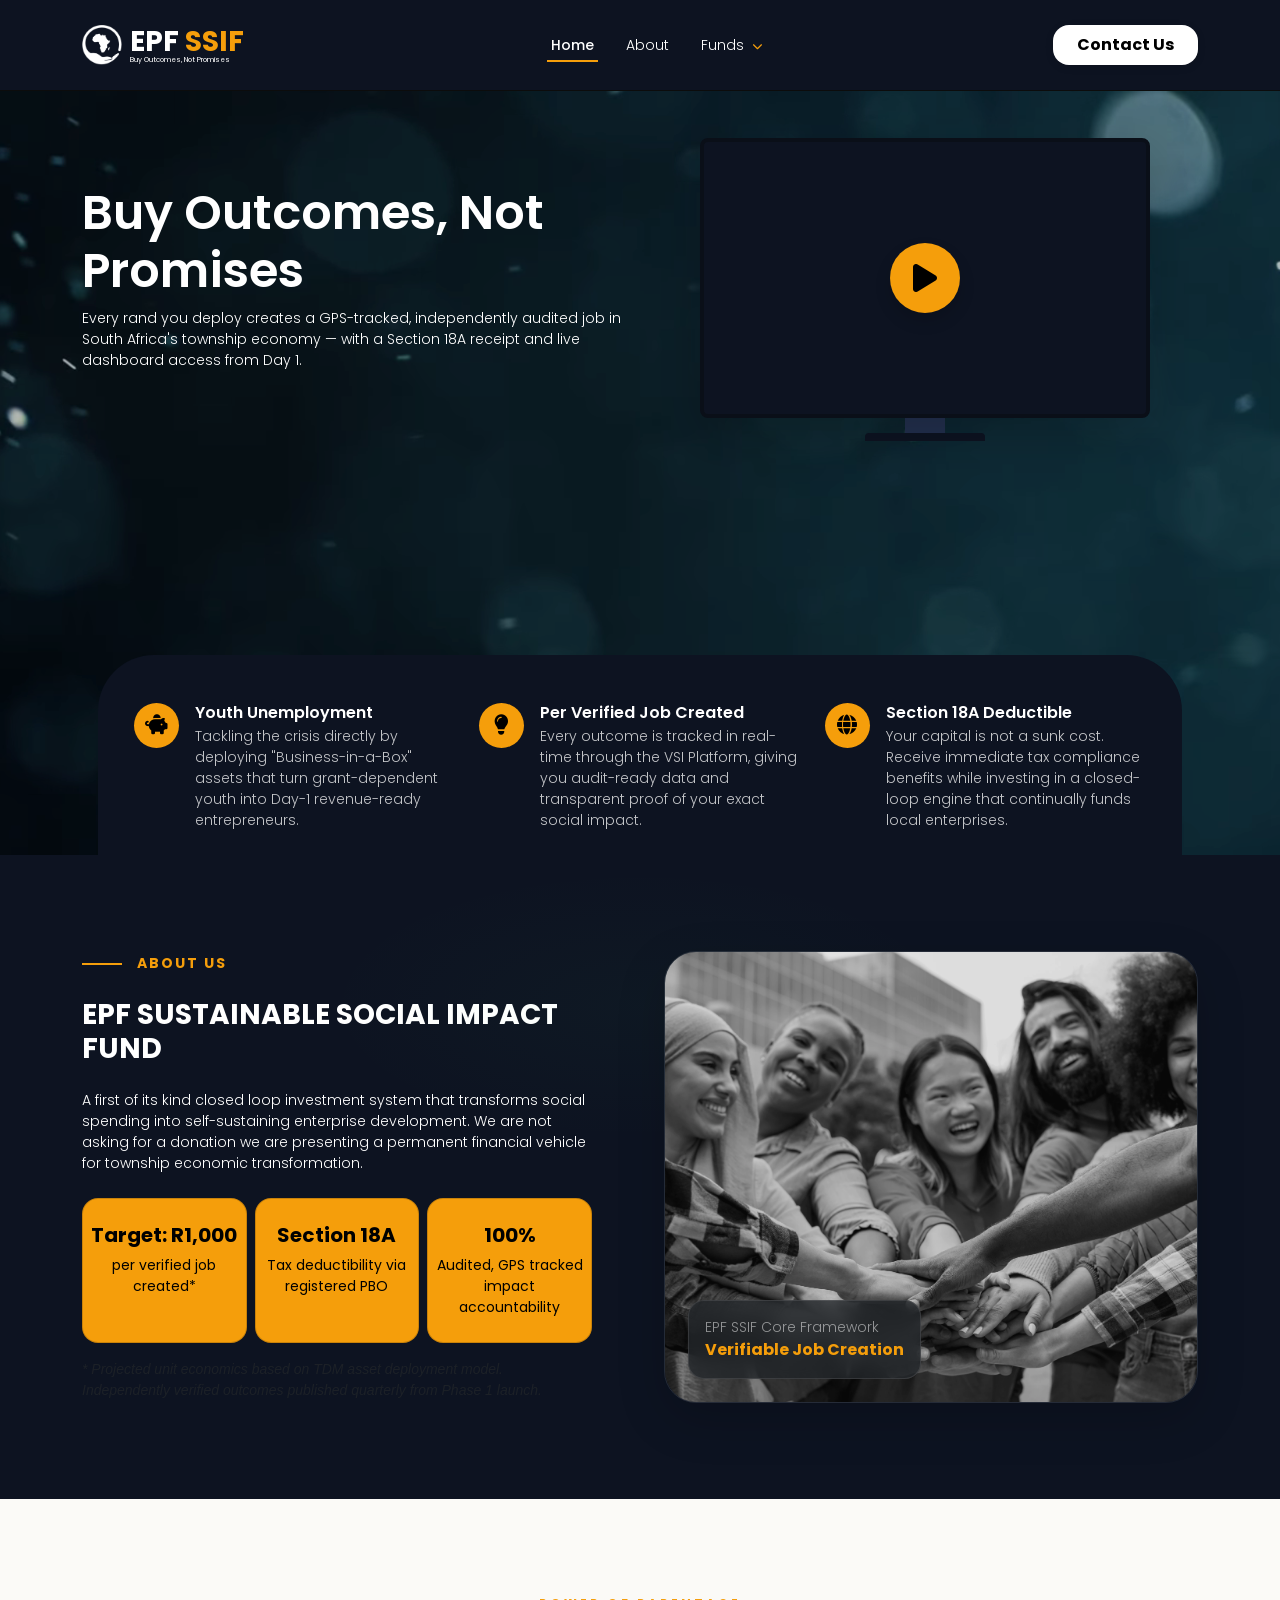
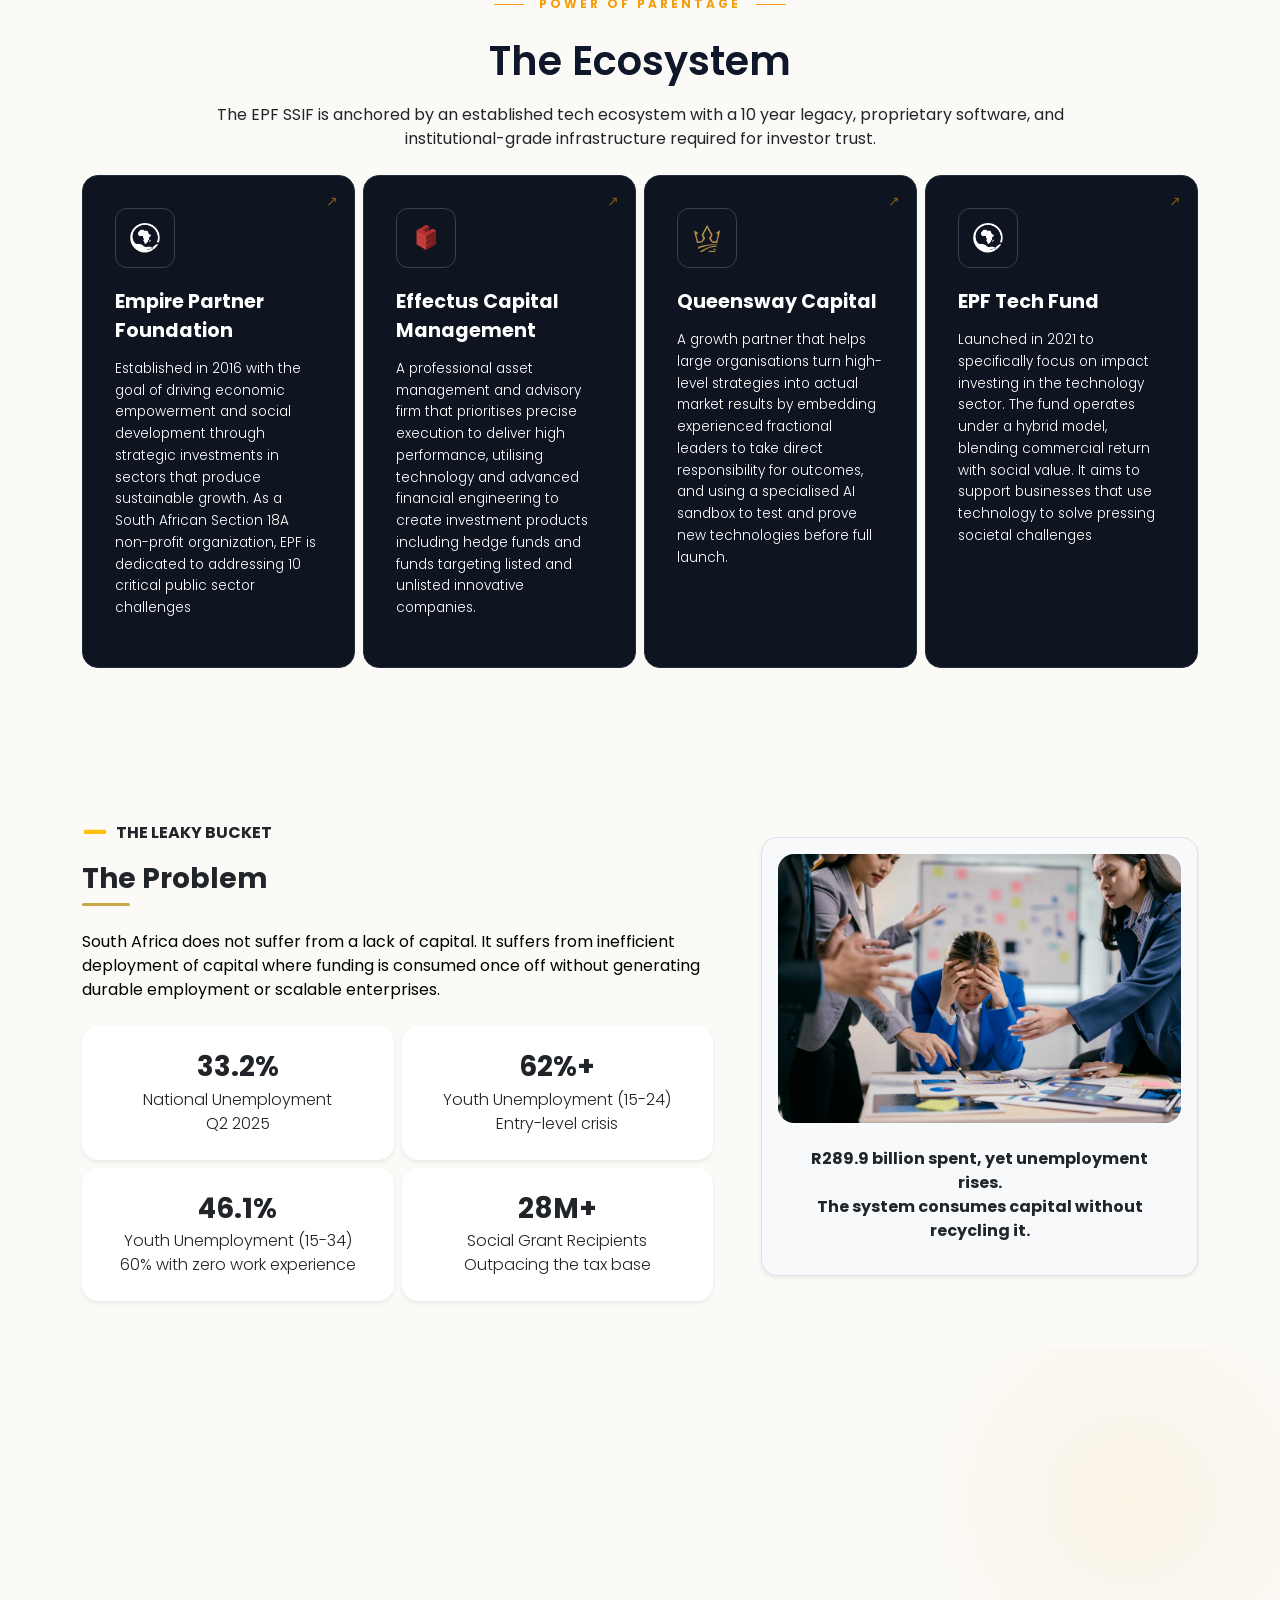
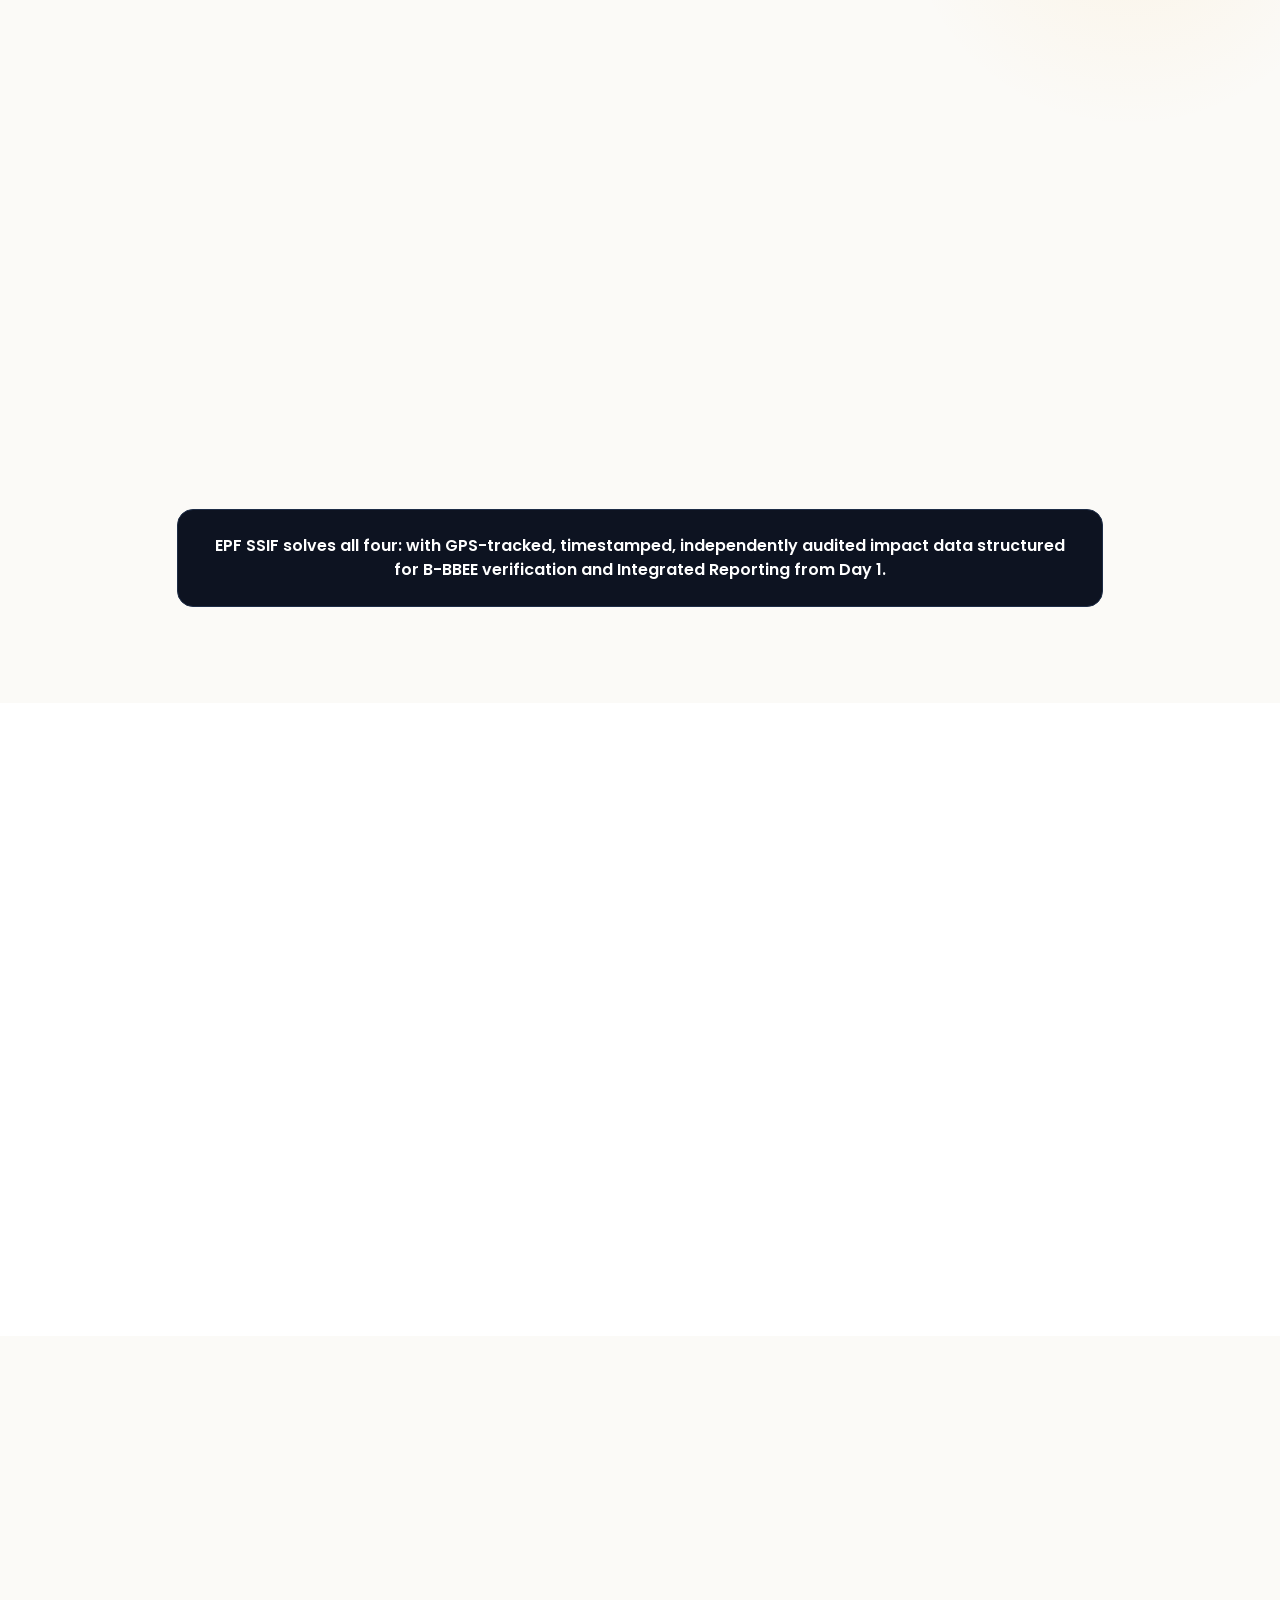
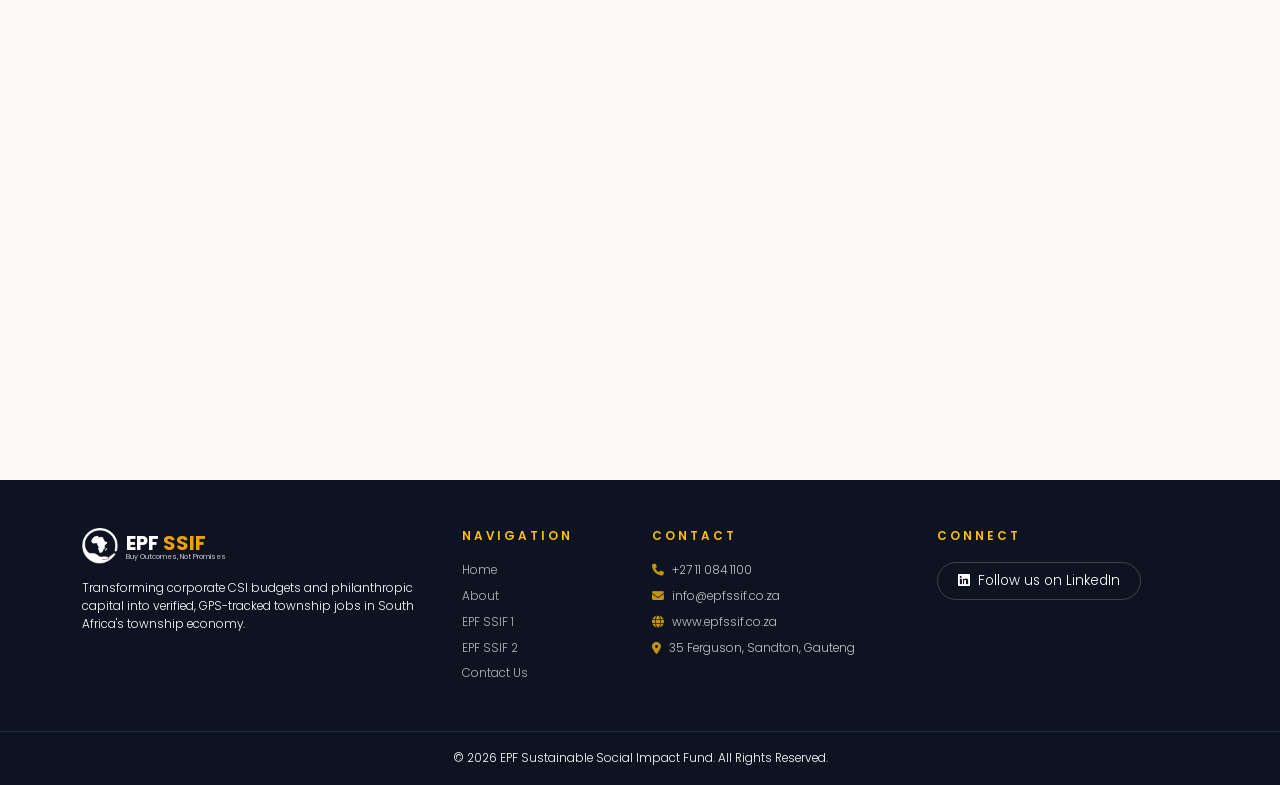
==== commit aae07700: "Review implementation: SED tab, TDM proof-of-concept, capital flow diagram, governance updates" ====
--- a/index.html
+++ b/index.html
@@ -64,10 +64,8 @@
     <div class="container">
       <div class="row align-items-center min-vh-50 py-5 d-flex flex-column flex-lg-row">
         <div class="col-lg-6 order-2 order-lg-1">
-          <h1 class="display-5 fw-semibold hero-title hero-animate-1">Reinvesting Social Capital For Sustainable Social Impact
-            Opportunities</h1>
-          <p class="mb-4 small hero-desc hero-animate-2">Stop funding temporary relief. We deploy ready to trade micro franchises that
-            keep money circulating locally and generate verifiable, audit-ready social impact.</p>
+          <h1 class="display-5 fw-semibold hero-title hero-animate-1">Buy Outcomes, Not Promises</h1>
+          <p class="mb-4 small hero-desc hero-animate-2">Every rand you deploy creates a GPS-tracked, independently audited job in South Africa's township economy — with a Section 18A receipt and live dashboard access from Day 1.</p>
           <div class="d-flex gap-3 mobile-btn d-none">
             <a href="#about"
               class="btn btn-light rounded-4 px-4 py-2 text-white bg-transparent btn-two text-decoration-none">Get
@@ -168,8 +166,8 @@
             <div class="col-4">
               <div class="card h-100 about-card">
                 <div class="card-body p-2 py-md-4">
-                  <h5 class="card-title text-black fw-bold mb-1 mb-md-2 stats-title">R1000</h5>
-                  <p class="card-text text-black fw-normal mb-0 stats-dec">=1 verified full-time job created</p>
+                  <h5 class="card-title text-black fw-bold mb-1 mb-md-2 stats-title">Target: R1,000</h5>
+                  <p class="card-text text-black fw-normal mb-0 stats-dec">per verified job created*</p>
                 </div>
               </div>
             </div>
@@ -193,6 +191,7 @@
             </div>
 
           </div>
+          <p class="small text-muted mt-3 mb-0"><em>* Projected unit economics based on TDM asset deployment model. Independently verified outcomes published quarterly from Phase 1 launch.</em></p>
 
         </div>
 
@@ -432,6 +431,36 @@
     </div>
   </section>
 
+  <section class="py-5 bg-white">
+    <div class="container py-4">
+      <div class="row justify-content-center mb-5">
+        <div class="col-12 col-lg-8 text-center reveal">
+          <p class="text-warning text-uppercase fw-bold small letter-spacing-2 mb-2">Pilot to Platform</p>
+          <h2 class="fw-semibold mb-3 epf-heading-accent">A Two-Phase Journey to Scale</h2>
+          <p class="text-muted">Phase 1 donors are not just making a philanthropic contribution — they are funding the institutional proof-of-concept that unlocks R100M+ of commercial capital in Phase 2.</p>
+        </div>
+      </div>
+      <div class="row g-4 justify-content-center">
+        <div class="col-12 col-md-6 col-lg-5 reveal reveal-delay-1">
+          <div class="deliverable-card h-100">
+            <div class="deliverable-icon mb-3"><i class="fa-solid fa-seedling"></i></div>
+            <p class="text-warning fw-semibold small text-uppercase letter-spacing-2 mb-2">Phase 1 — Active Now (2026)</p>
+            <h6 class="fw-bold mb-2">Build the Proof-of-Concept</h6>
+            <p class="small text-muted mb-0">Donor and CSI capital deploys the first cohort of entrepreneurs and builds the verified impact data set — 100+ entrepreneurs, 10,000 targeted verified jobs, fully audited. Early Phase 1 contributors are the anchor proof-of-concept.</p>
+          </div>
+        </div>
+        <div class="col-12 col-md-6 col-lg-5 reveal reveal-delay-2">
+          <div class="deliverable-card h-100">
+            <div class="deliverable-icon mb-3"><i class="fa-solid fa-rocket"></i></div>
+            <p class="text-warning fw-semibold small text-uppercase letter-spacing-2 mb-2">Phase 2 — 2027</p>
+            <h6 class="fw-bold mb-2">Unlock Institutional Capital</h6>
+            <p class="small text-muted mb-0">Once Phase 1 proof points are established, institutional capital enters via the Social Impact Security Instrument (SSIN) — targeting pension funds, DFIs, and impact investors. Your audited Phase 1 outcomes are the cornerstone of the Phase 2 institutional offer.</p>
+          </div>
+        </div>
+      </div>
+    </div>
+  </section>
+
   <section class="py-5 timeline-section-bg text-dark" id="our_funds">
     <div class="container py-4">
 
@@ -471,7 +500,7 @@
               <p class="small mb-0 opacity-75">Investment Channel — Commercial &amp; Impact Capital</p>
             </div>
             <div class="card-body p-4">
-              <p class="text-muted small mb-4">FSCA-regulated via Effectus Capital Management. Designed for pension funds, DFIs, impact investors, and institutional asset managers seeking ESG-aligned financial returns.</p>
+              <p class="text-muted small mb-4">FSCA-aligned | Managed by Effectus Capital Management (FSP licensed) | Fund regulatory approval in process. Designed for pension funds, DFIs, impact investors, and institutional asset managers seeking ESG-aligned financial returns.</p>
               <a href="fund-2.html" class="btn btn-dark rounded-4 px-4 py-2 btn-one border-0 w-100">Explore Fund 2 &rarr;</a>
             </div>
           </div>
--- a/assets/css/new-styles.css
+++ b/assets/css/new-styles.css
@@ -1672,6 +1672,64 @@
 
 .about-partner-img-dark {
   filter: invert(1);
+}
+
+.about-partner-placeholder {
+  width: 140px;
+  height: 48px;
+  border: 2px dashed #e5e7eb;
+  border-radius: 0.5rem;
+  color: #9ca3af;
+}
+
+
+/* ===================== CAPITAL FLOW DIAGRAM ===================== */
+
+.capital-flow-wrapper {
+  gap: 0;
+}
+
+.capital-flow-step {
+  flex: 1;
+  background-color: #fff;
+  border: 1px solid #e5e7eb;
+  border-radius: 1rem;
+  padding: 1.5rem 1rem;
+  box-shadow: 0 1px 4px #0000000a;
+  min-width: 140px;
+}
+
+.capital-flow-icon {
+  width: 48px;
+  height: 48px;
+  border-radius: 50%;
+  background-color: #fff8e6;
+  color: #C9A84C;
+  display: flex;
+  align-items: center;
+  justify-content: center;
+  font-size: 1.1rem;
+}
+
+.capital-flow-arrow {
+  flex-shrink: 0;
+  color: #C9A84C;
+  font-size: 1.1rem;
+  padding: 0 0.5rem;
+}
+
+.capital-flow-desc {
+  font-size: 0.75rem;
+}
+
+@media (width < 768px) {
+  .capital-flow-wrapper {
+    gap: 0.25rem;
+  }
+
+  .capital-flow-arrow {
+    padding: 0.25rem 0;
+  }
 }
 
 
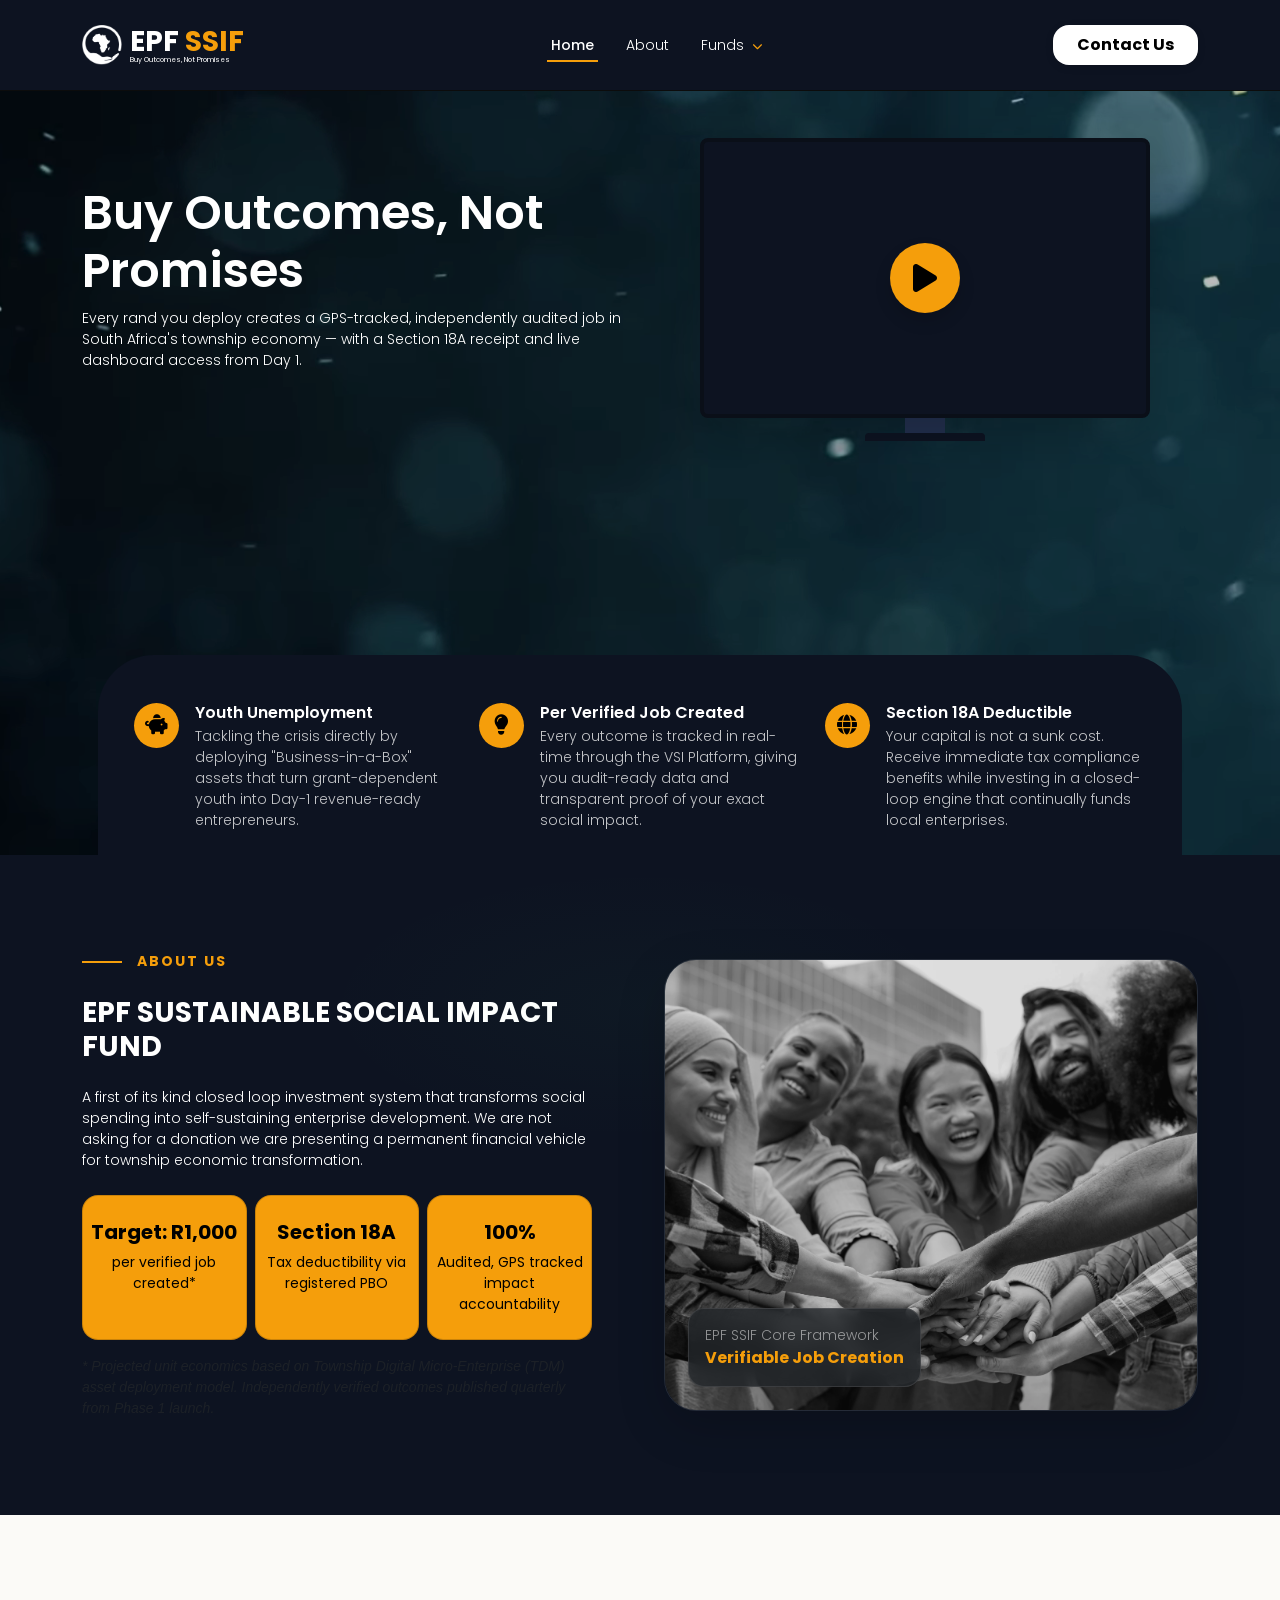
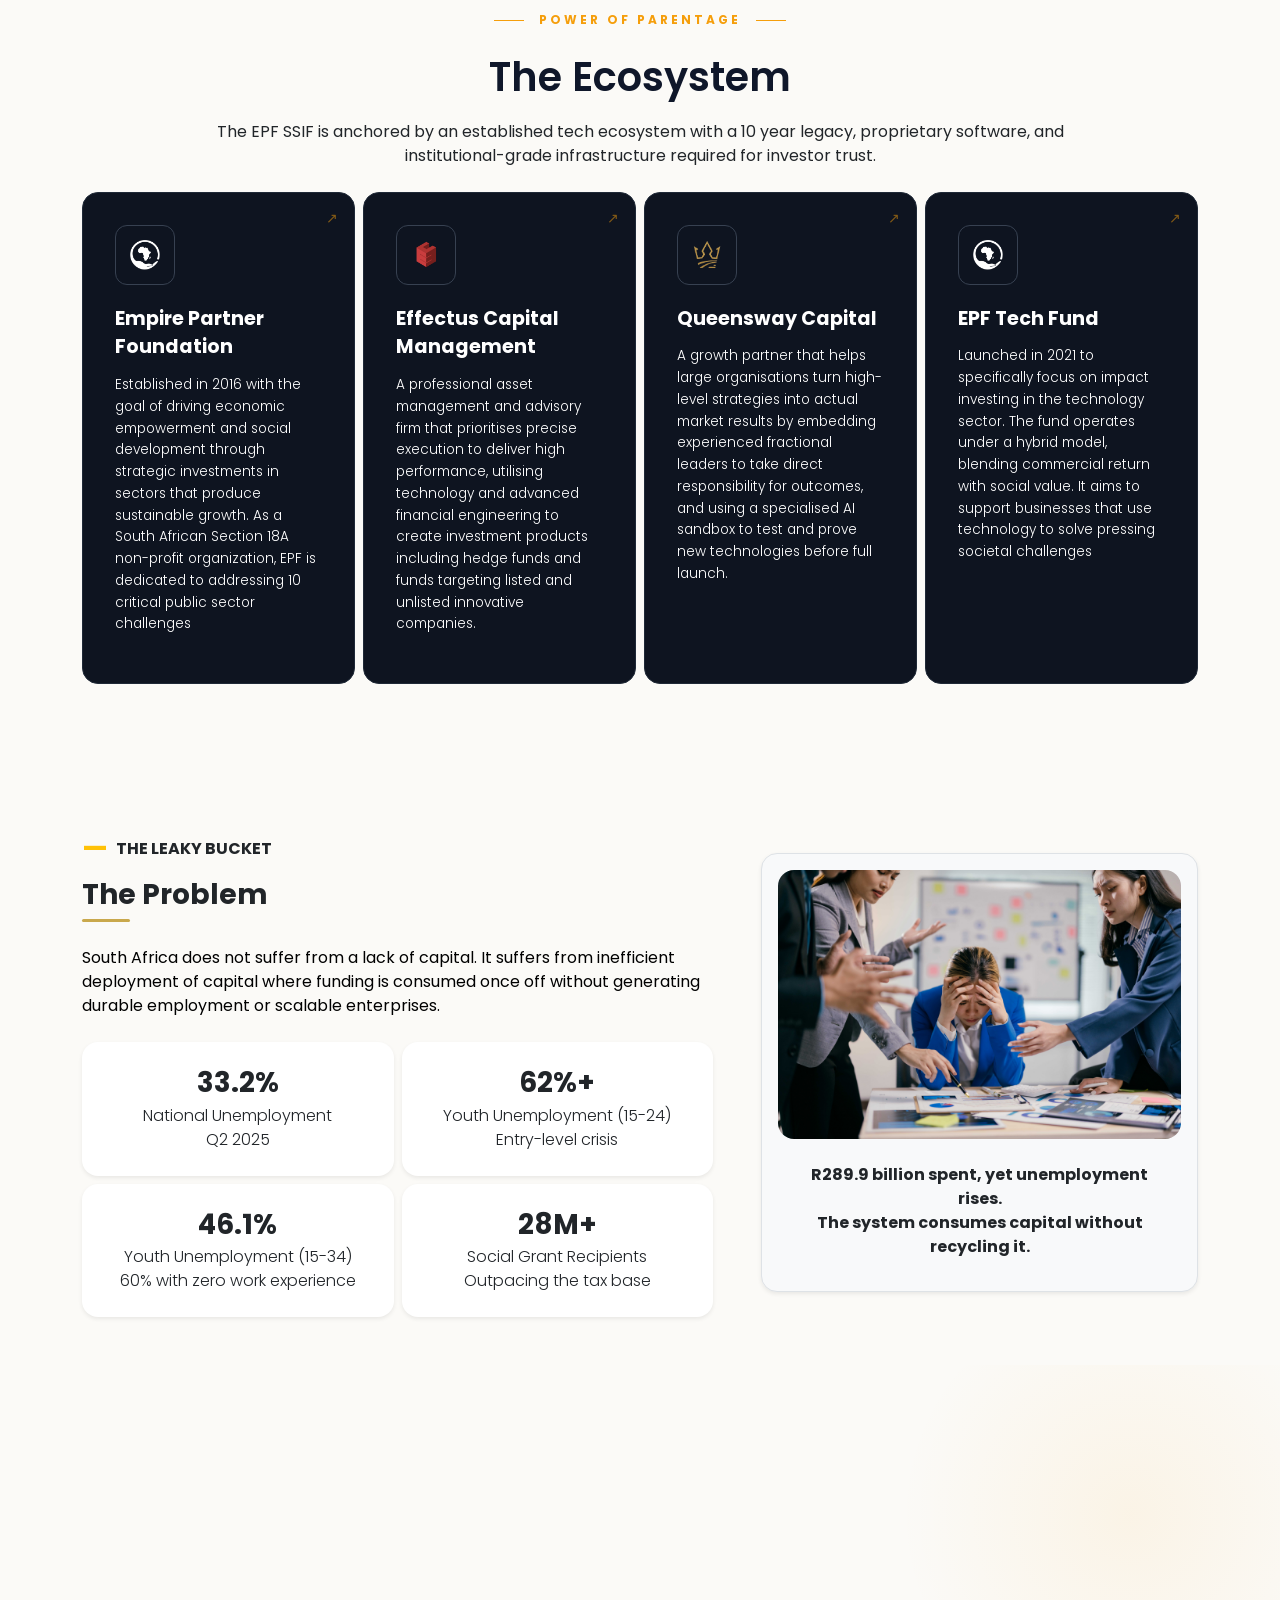
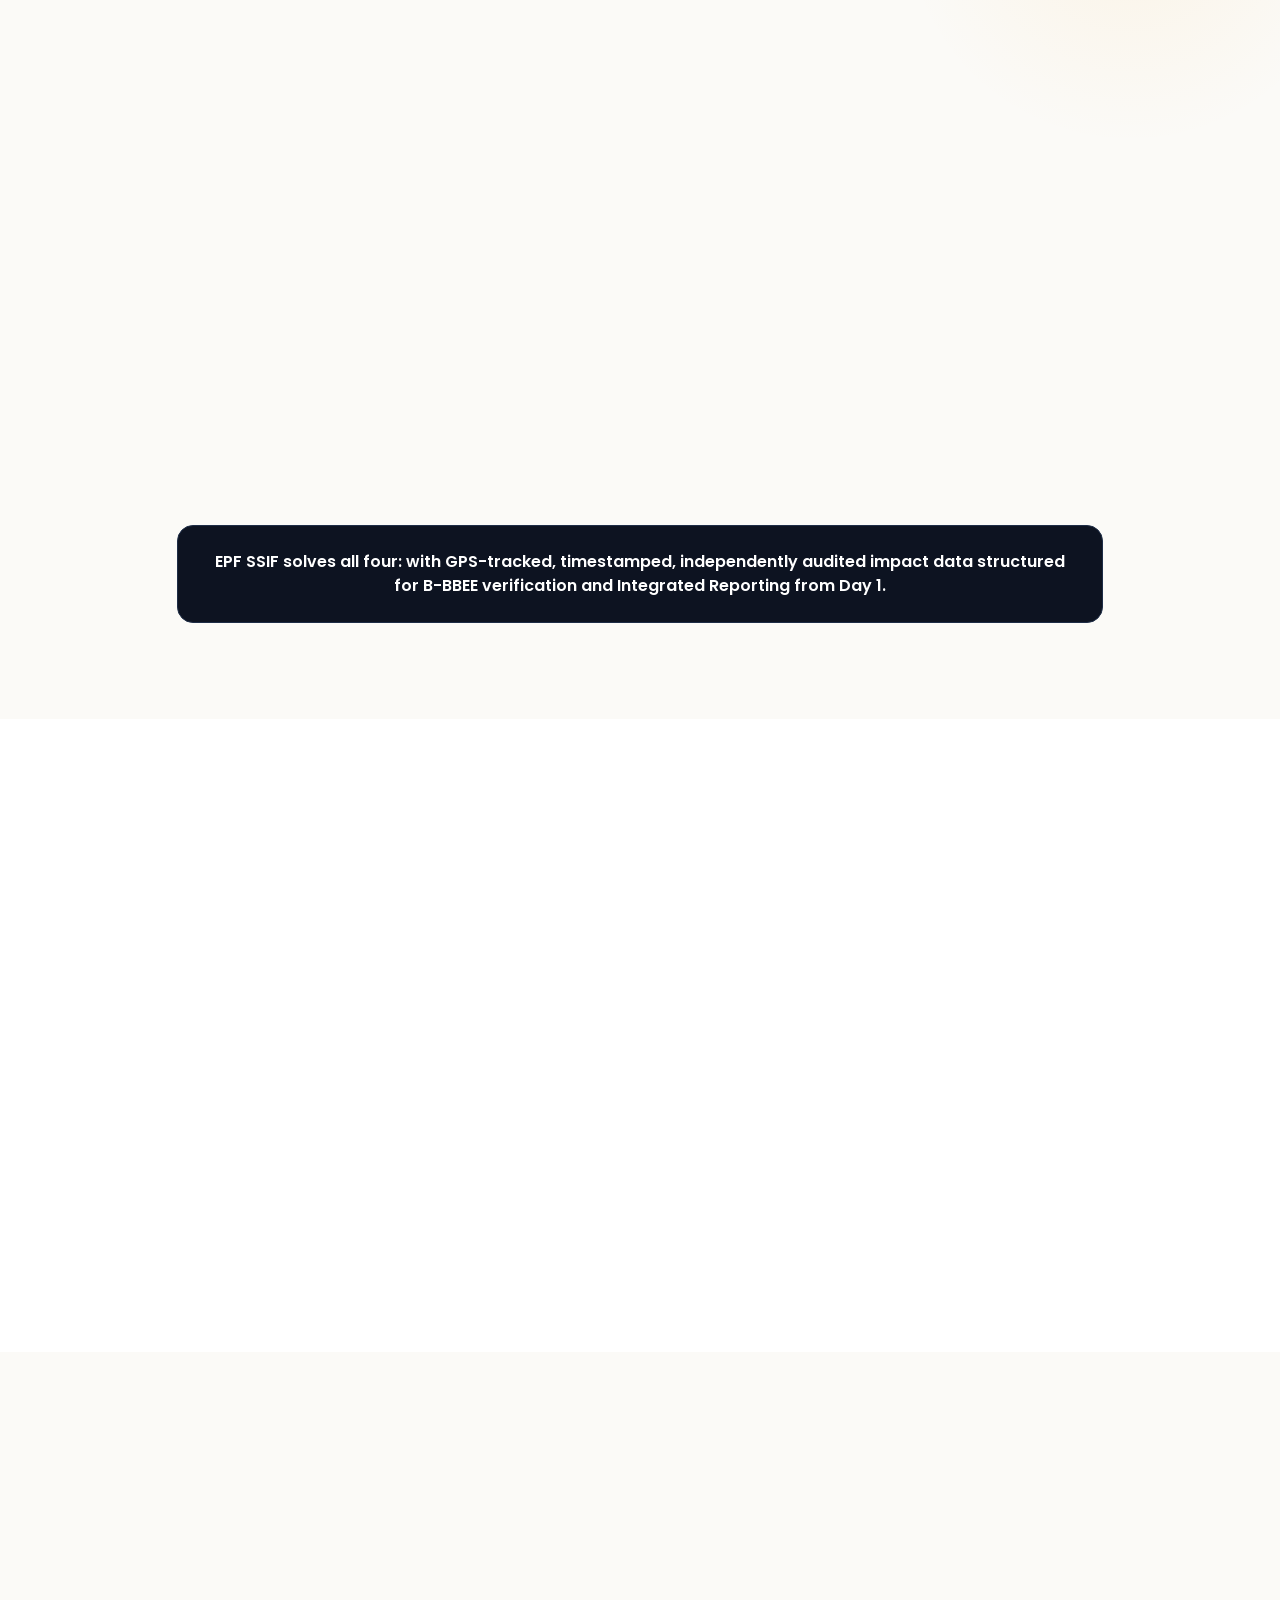
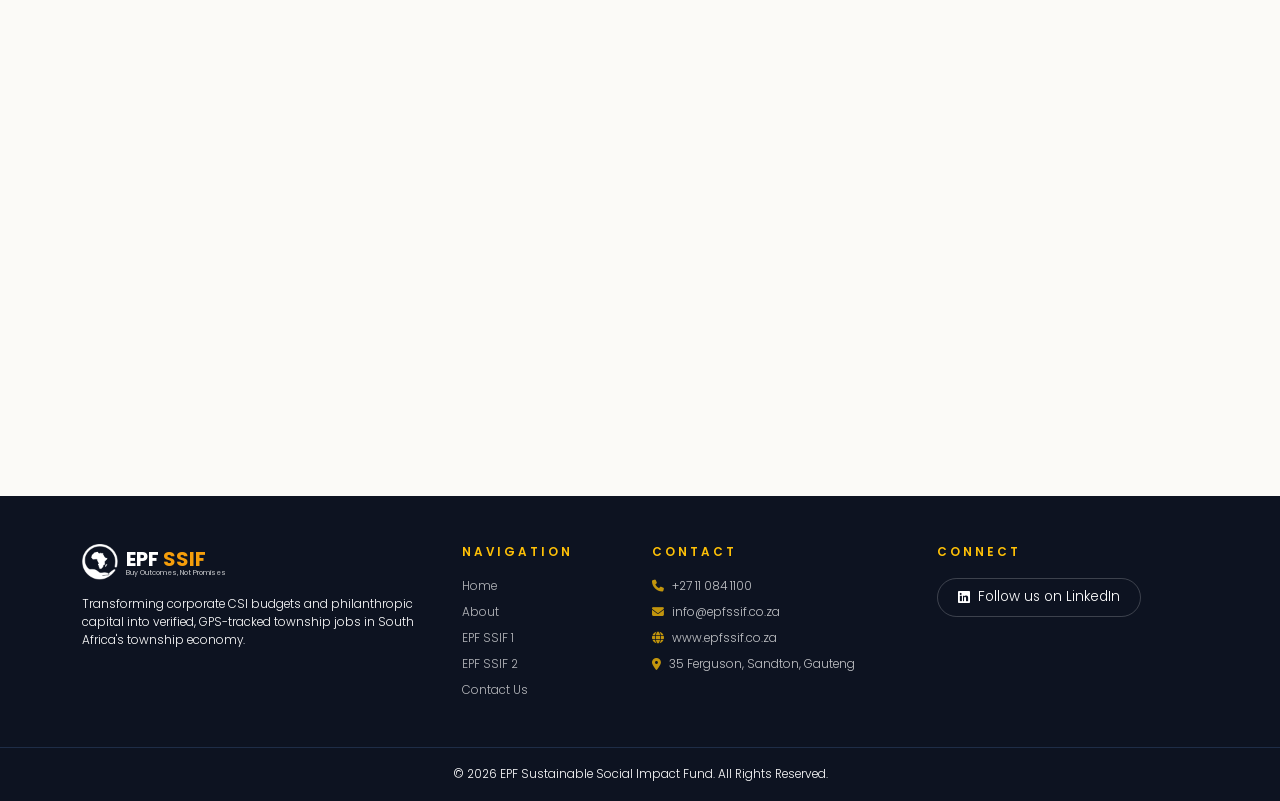
==== commit f2295c73: "Fix FSCA FAQ inconsistency; correct TDM full name to Township Digital Micro-Enterprise" ====
--- a/index.html
+++ b/index.html
@@ -191,7 +191,7 @@
             </div>
 
           </div>
-          <p class="small text-muted mt-3 mb-0"><em>* Projected unit economics based on TDM asset deployment model. Independently verified outcomes published quarterly from Phase 1 launch.</em></p>
+          <p class="small text-muted mt-3 mb-0"><em>* Projected unit economics based on Township Digital Micro-Enterprise (TDM) asset deployment model. Independently verified outcomes published quarterly from Phase 1 launch.</em></p>
 
         </div>
 
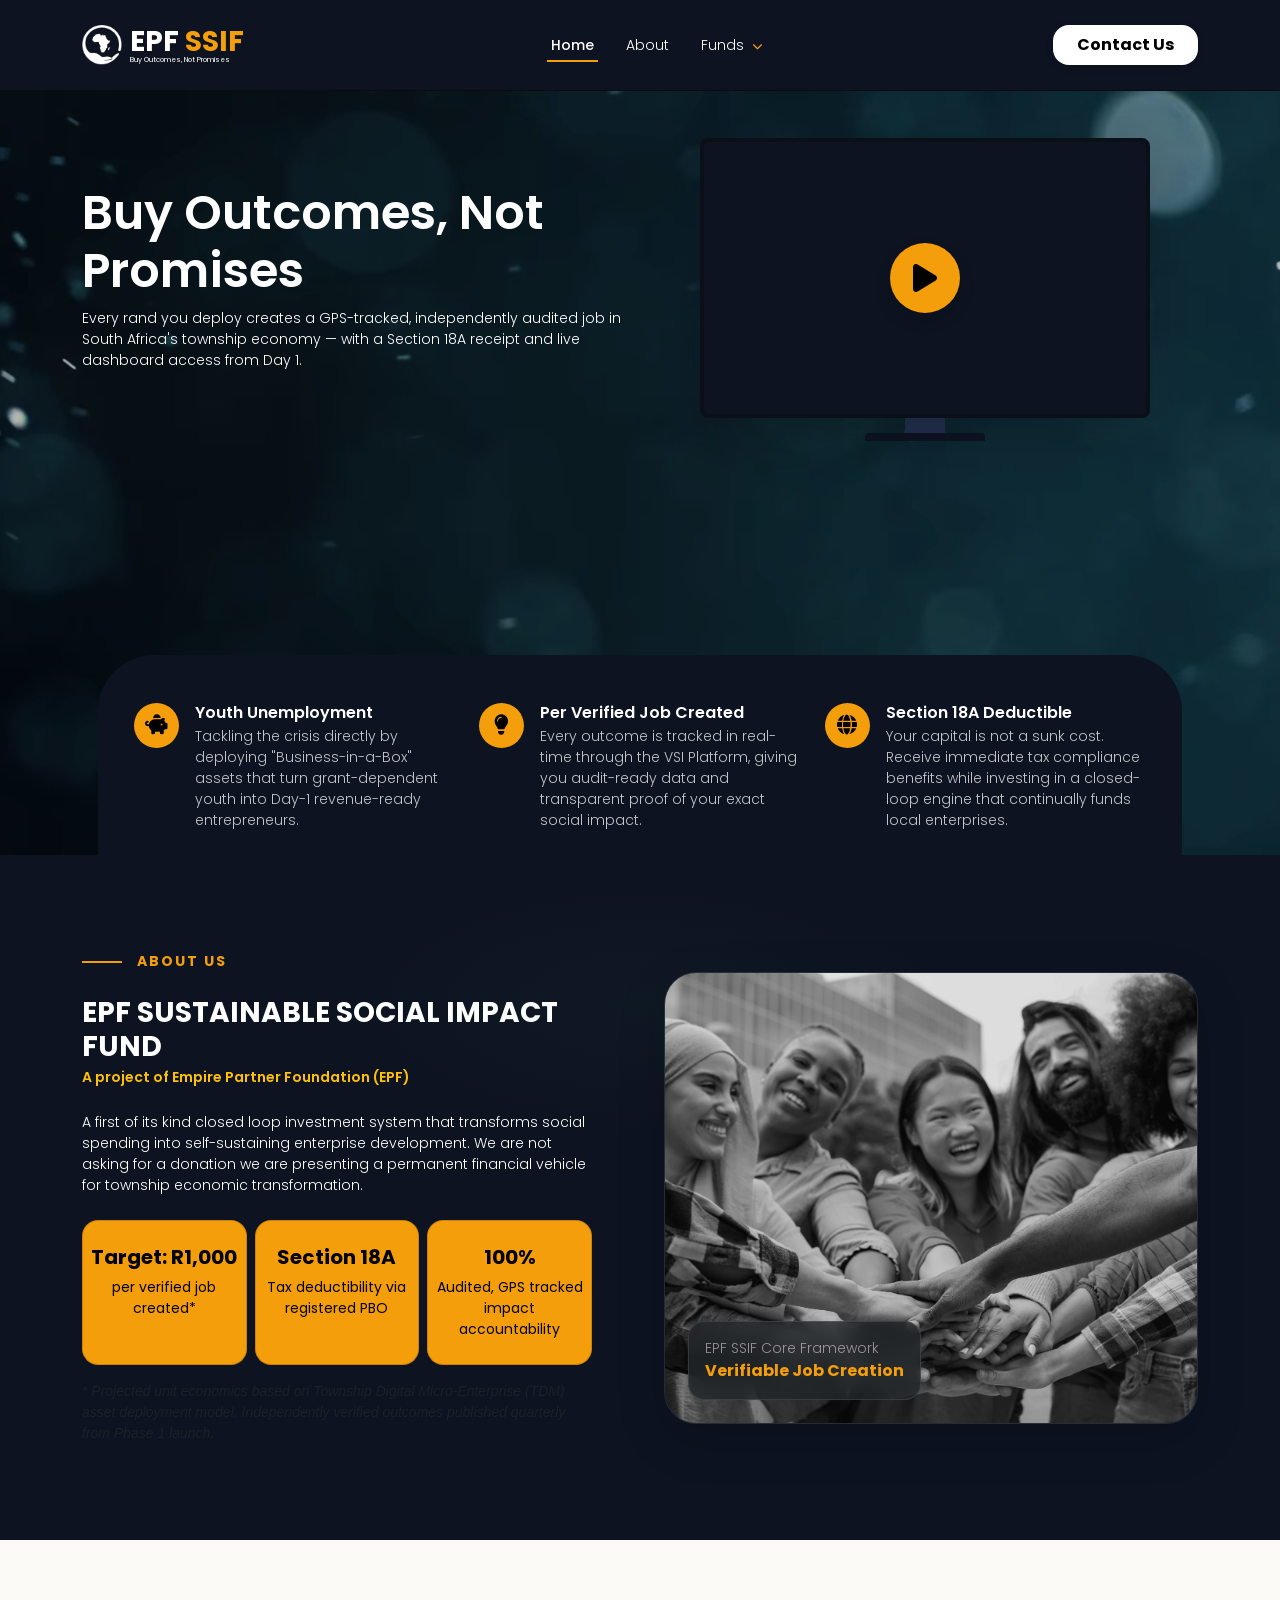
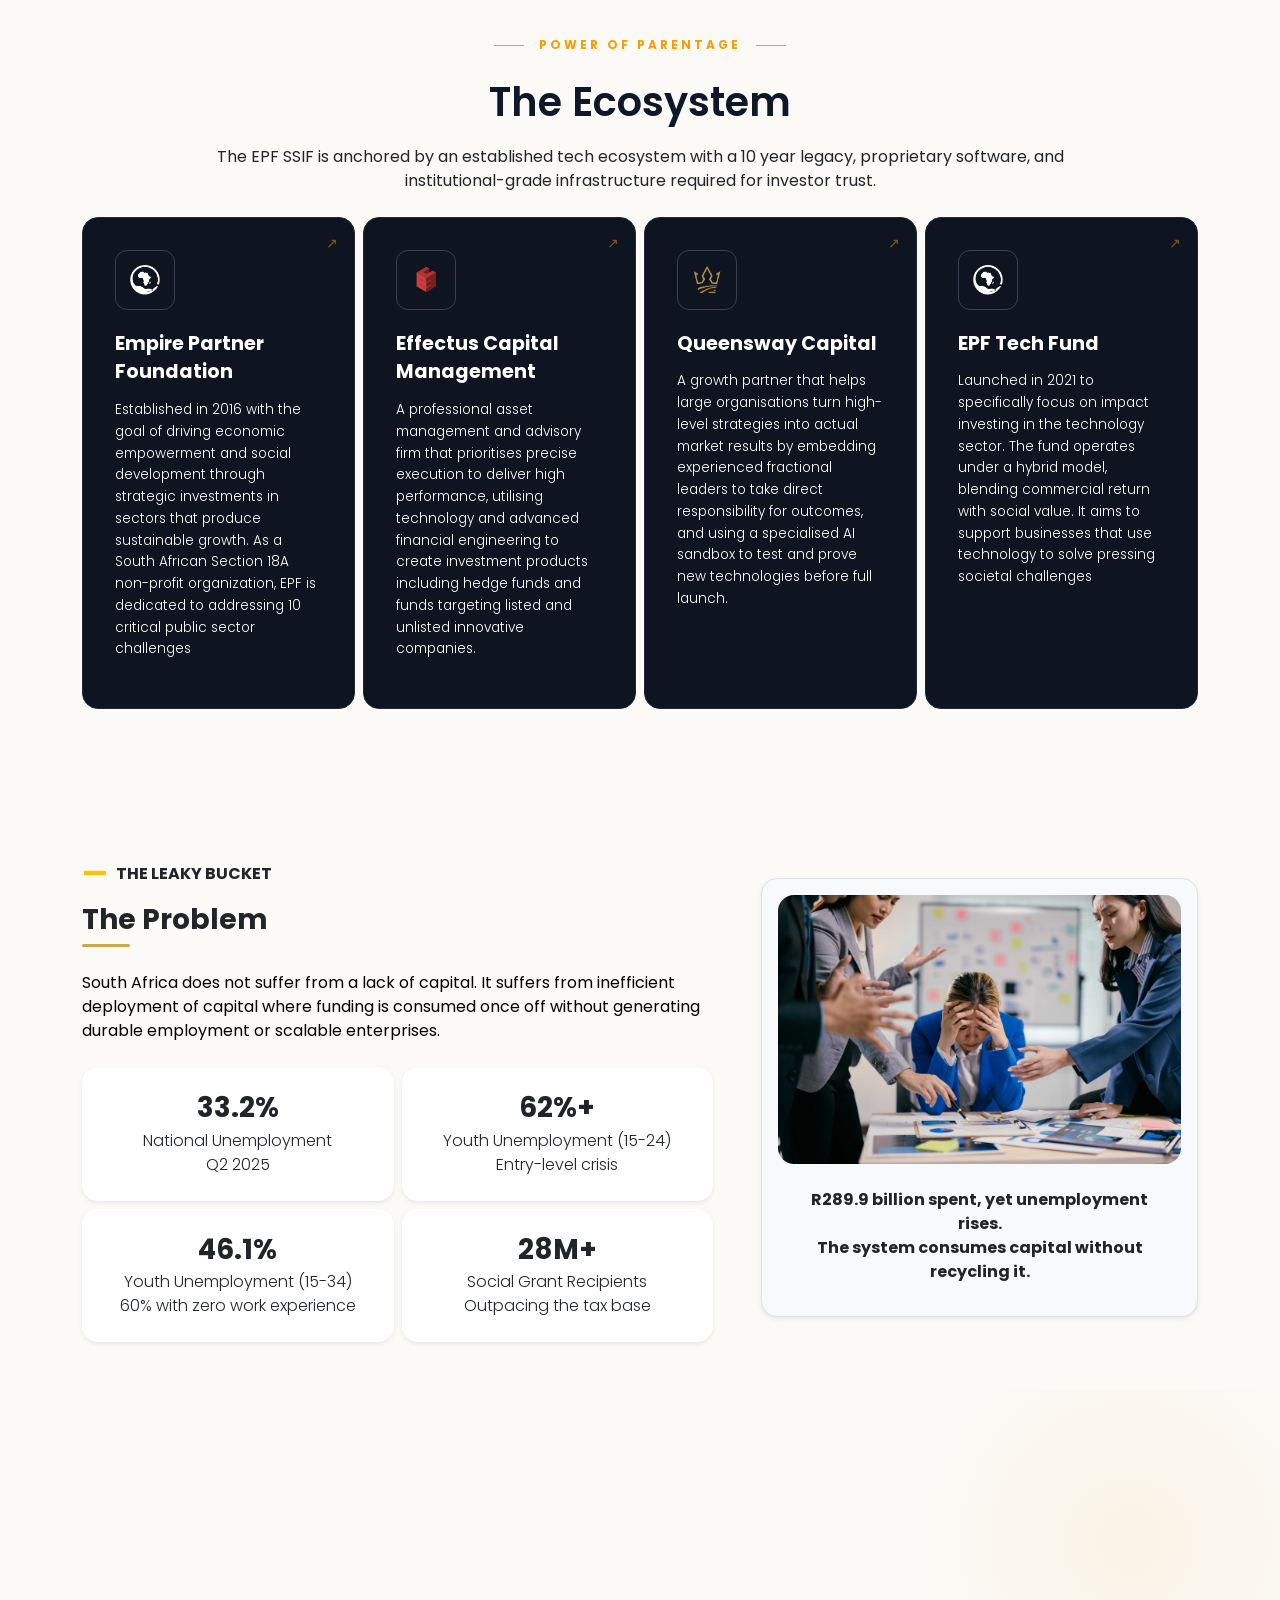
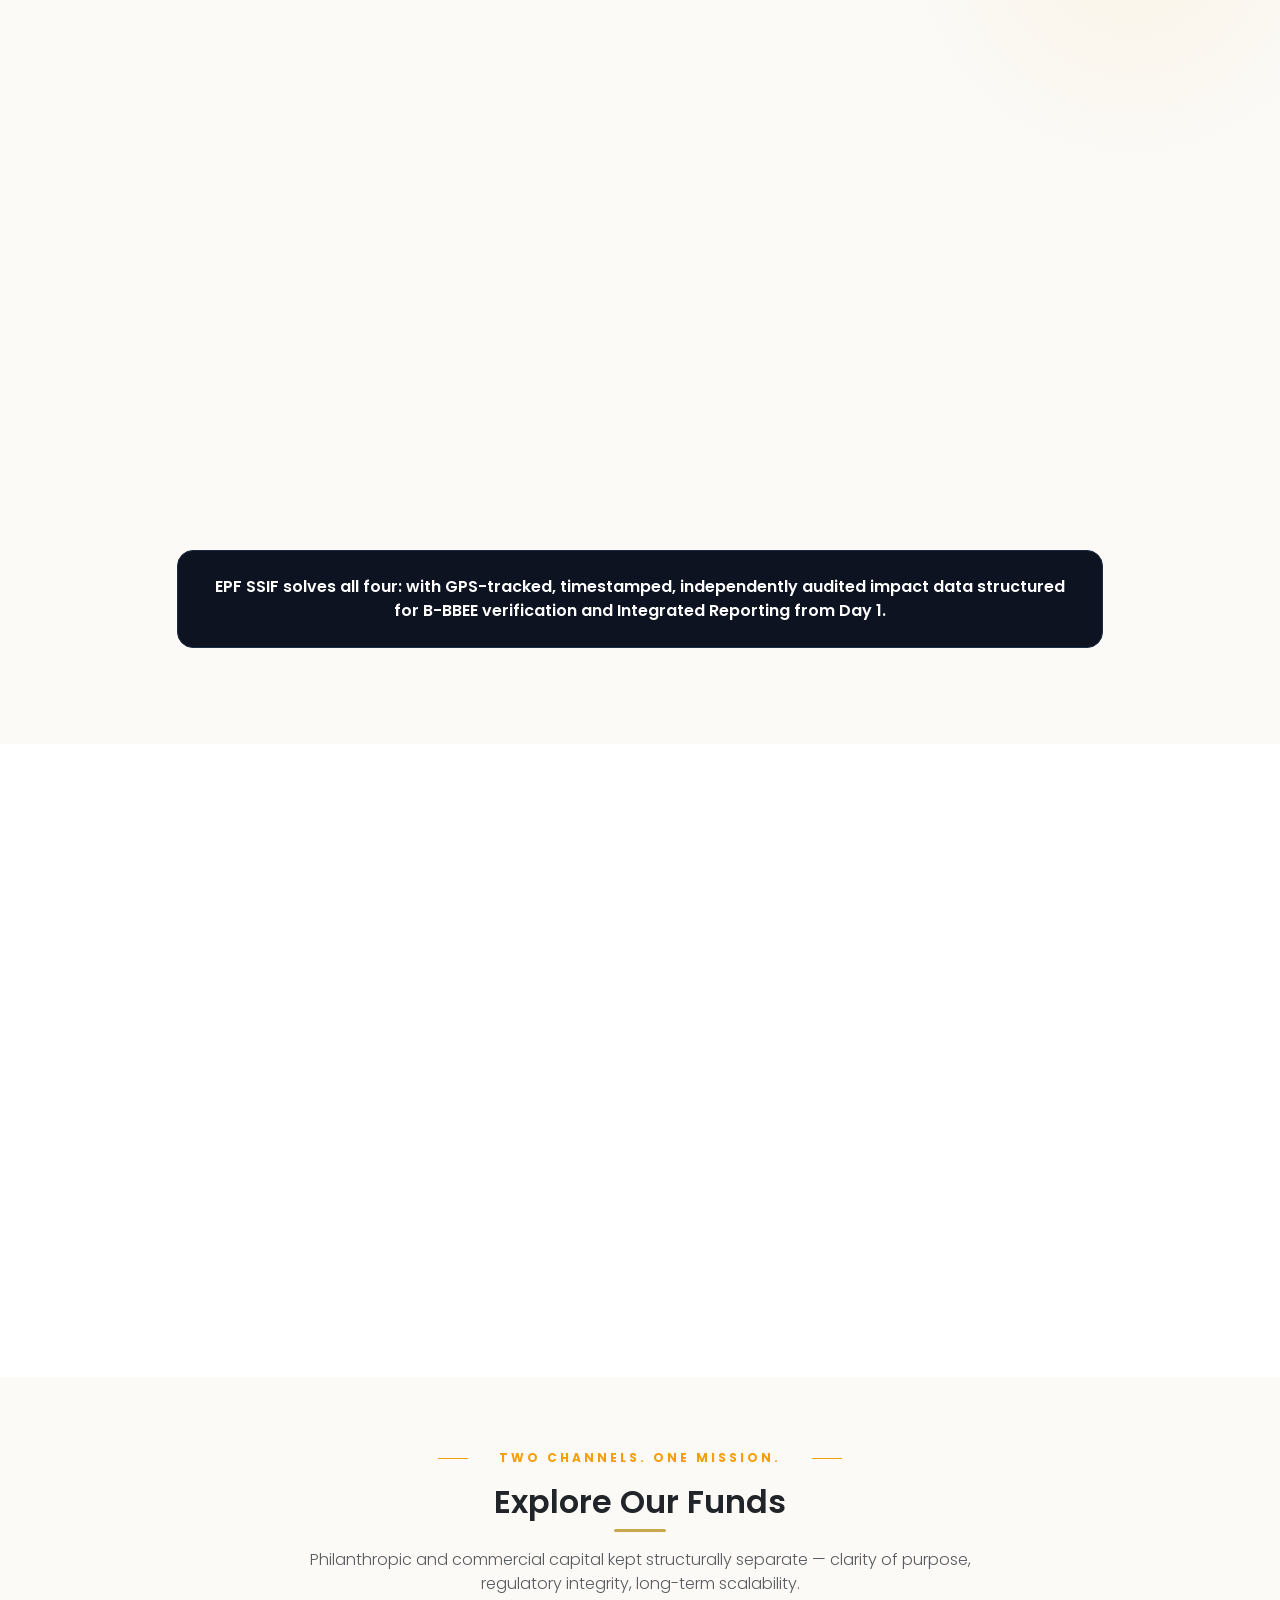
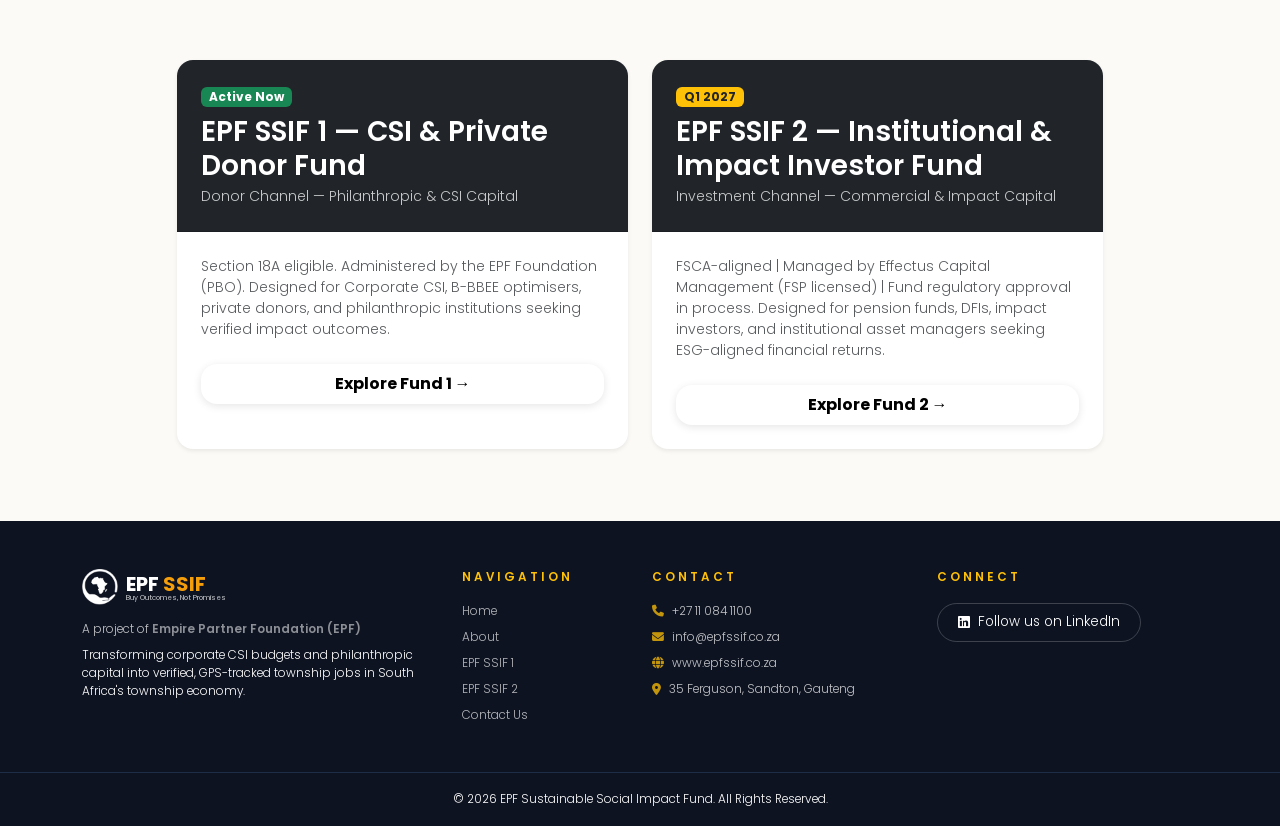
==== commit e970f370: "Add Empire Partner Foundation name to landing page and all page footers" ====
--- a/index.html
+++ b/index.html
@@ -152,9 +152,10 @@
             <span class="text-uppercase fw-bold eyebrow-text small">About us</span>
           </div>
 
-          <h3 class="fw-bold mb-4">
+          <h3 class="fw-bold mb-1">
             EPF SUSTAINABLE SOCIAL IMPACT FUND
           </h3>
+          <p class="small text-warning fw-semibold mb-4">A project of Empire Partner Foundation (EPF)</p>
 
           <p class="small section-desc mb-4 hero-desc-two">
             A first of its kind closed loop investment system that transforms social spending into self-sustaining
@@ -521,6 +522,7 @@
               <small class="fw-normal logo-slogan text-white opacity-75">Buy Outcomes, Not Promises</small>
             </div>
           </a>
+          <p class="small opacity-75 mb-2">A project of <a href="https://empirepartnerfoundation.org/" target="_blank" rel="noopener noreferrer" class="footer-link fw-semibold">Empire Partner Foundation (EPF)</a></p>
           <p class="small opacity-60 mb-0">Transforming corporate CSI budgets and philanthropic capital into verified, GPS-tracked township jobs in South Africa's township economy.</p>
         </div>
         <div class="col-6 col-lg-2">
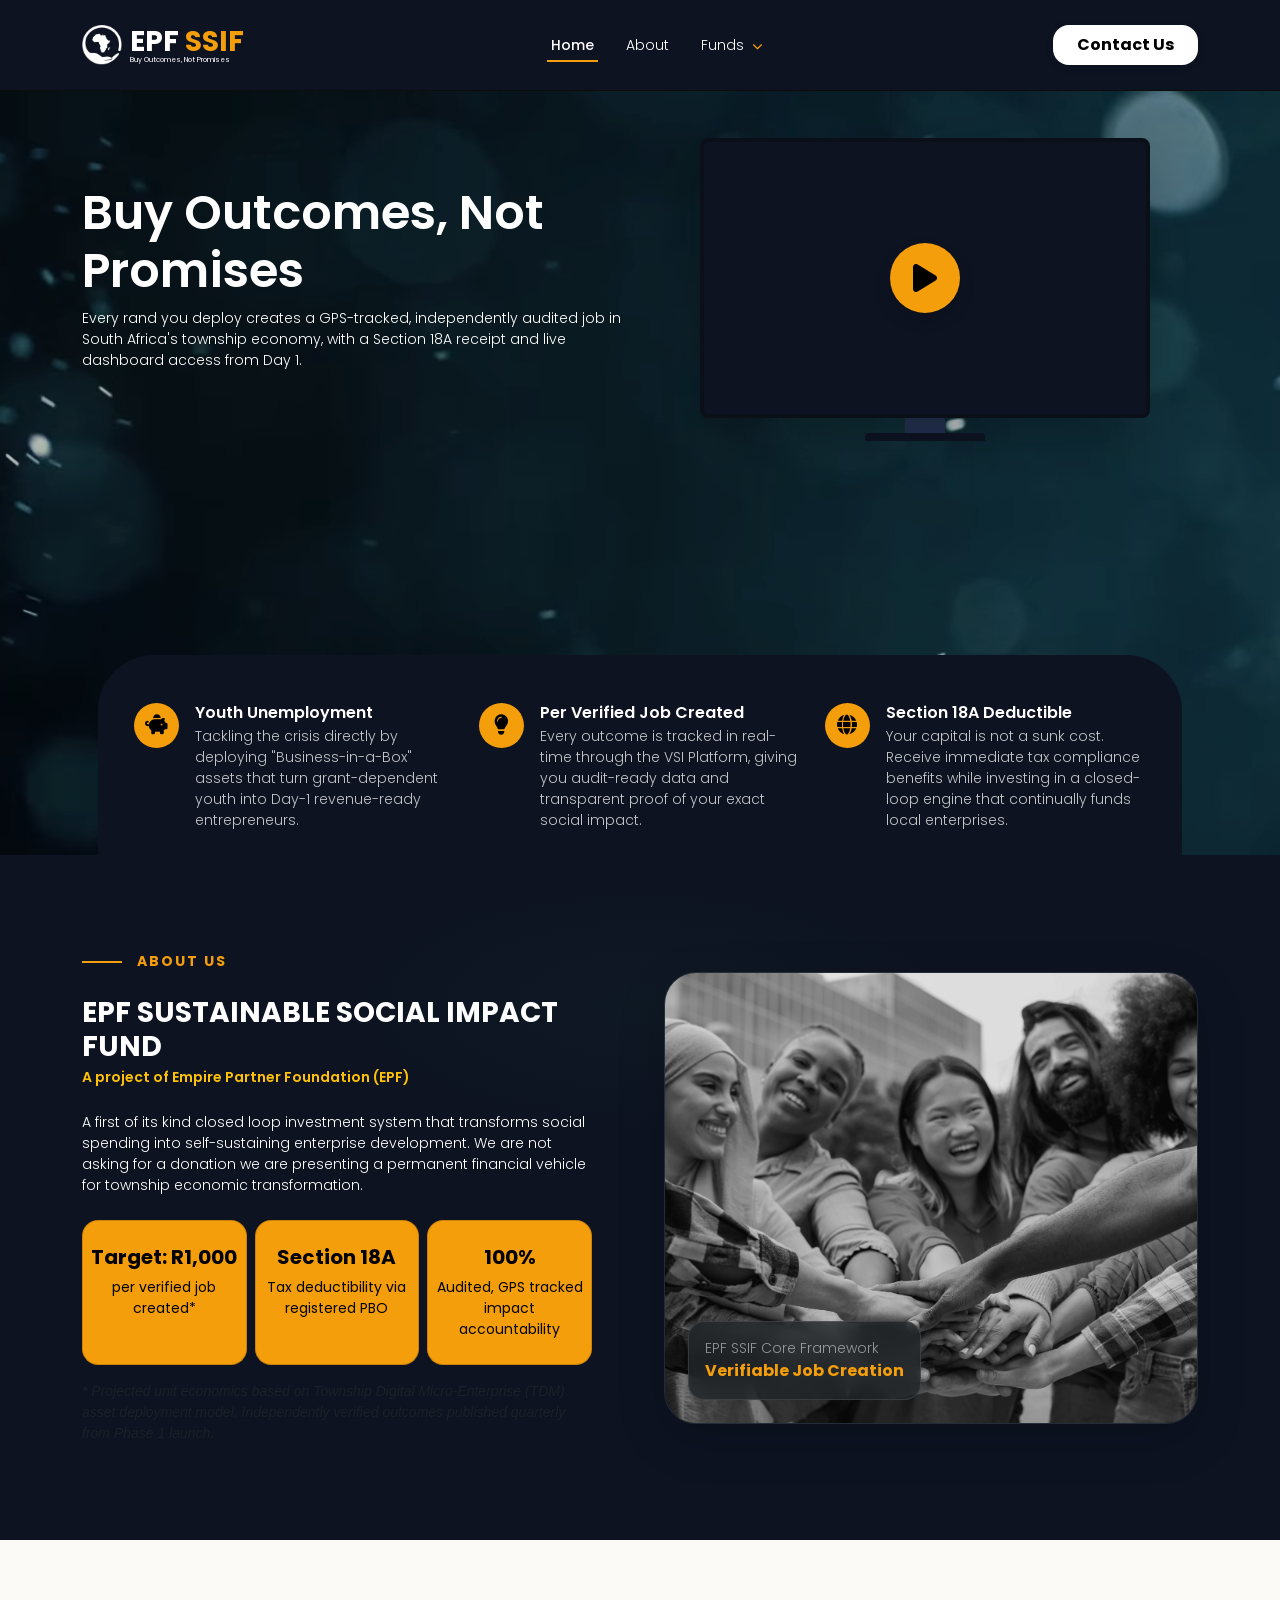
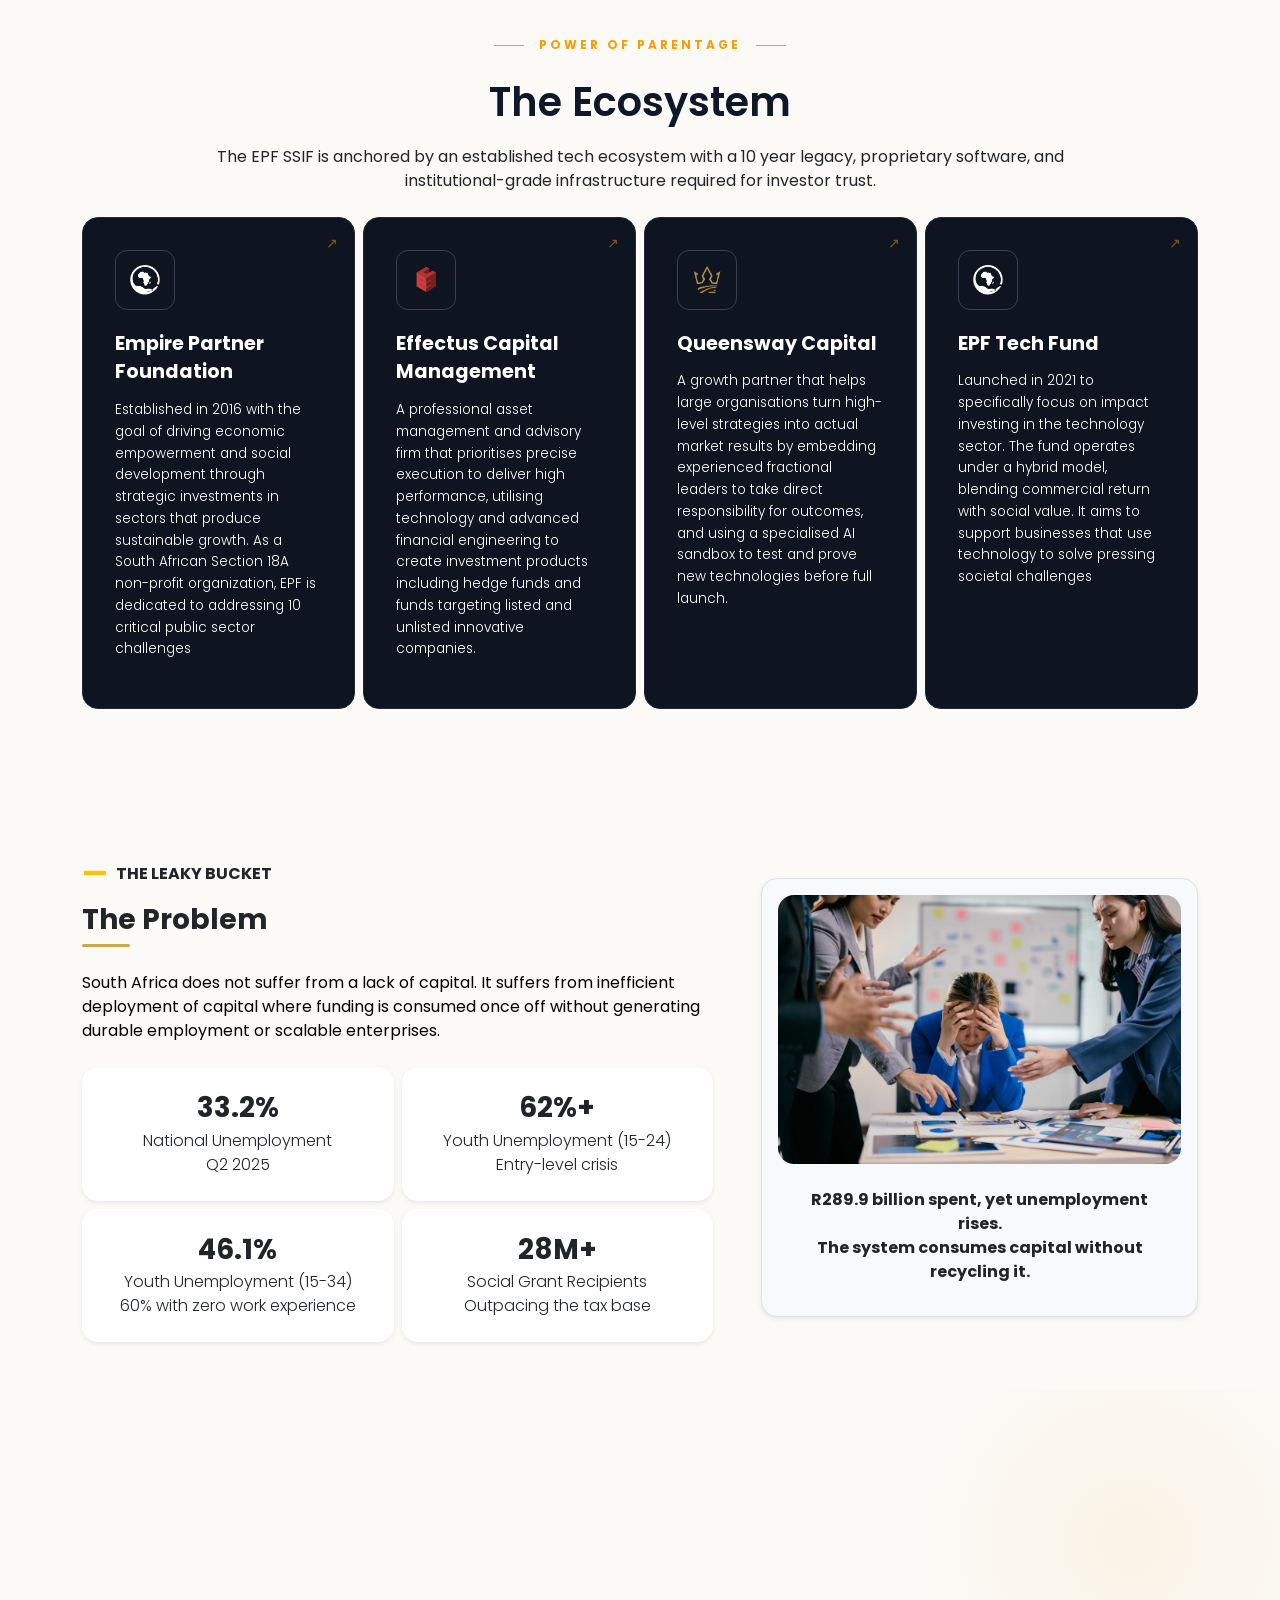
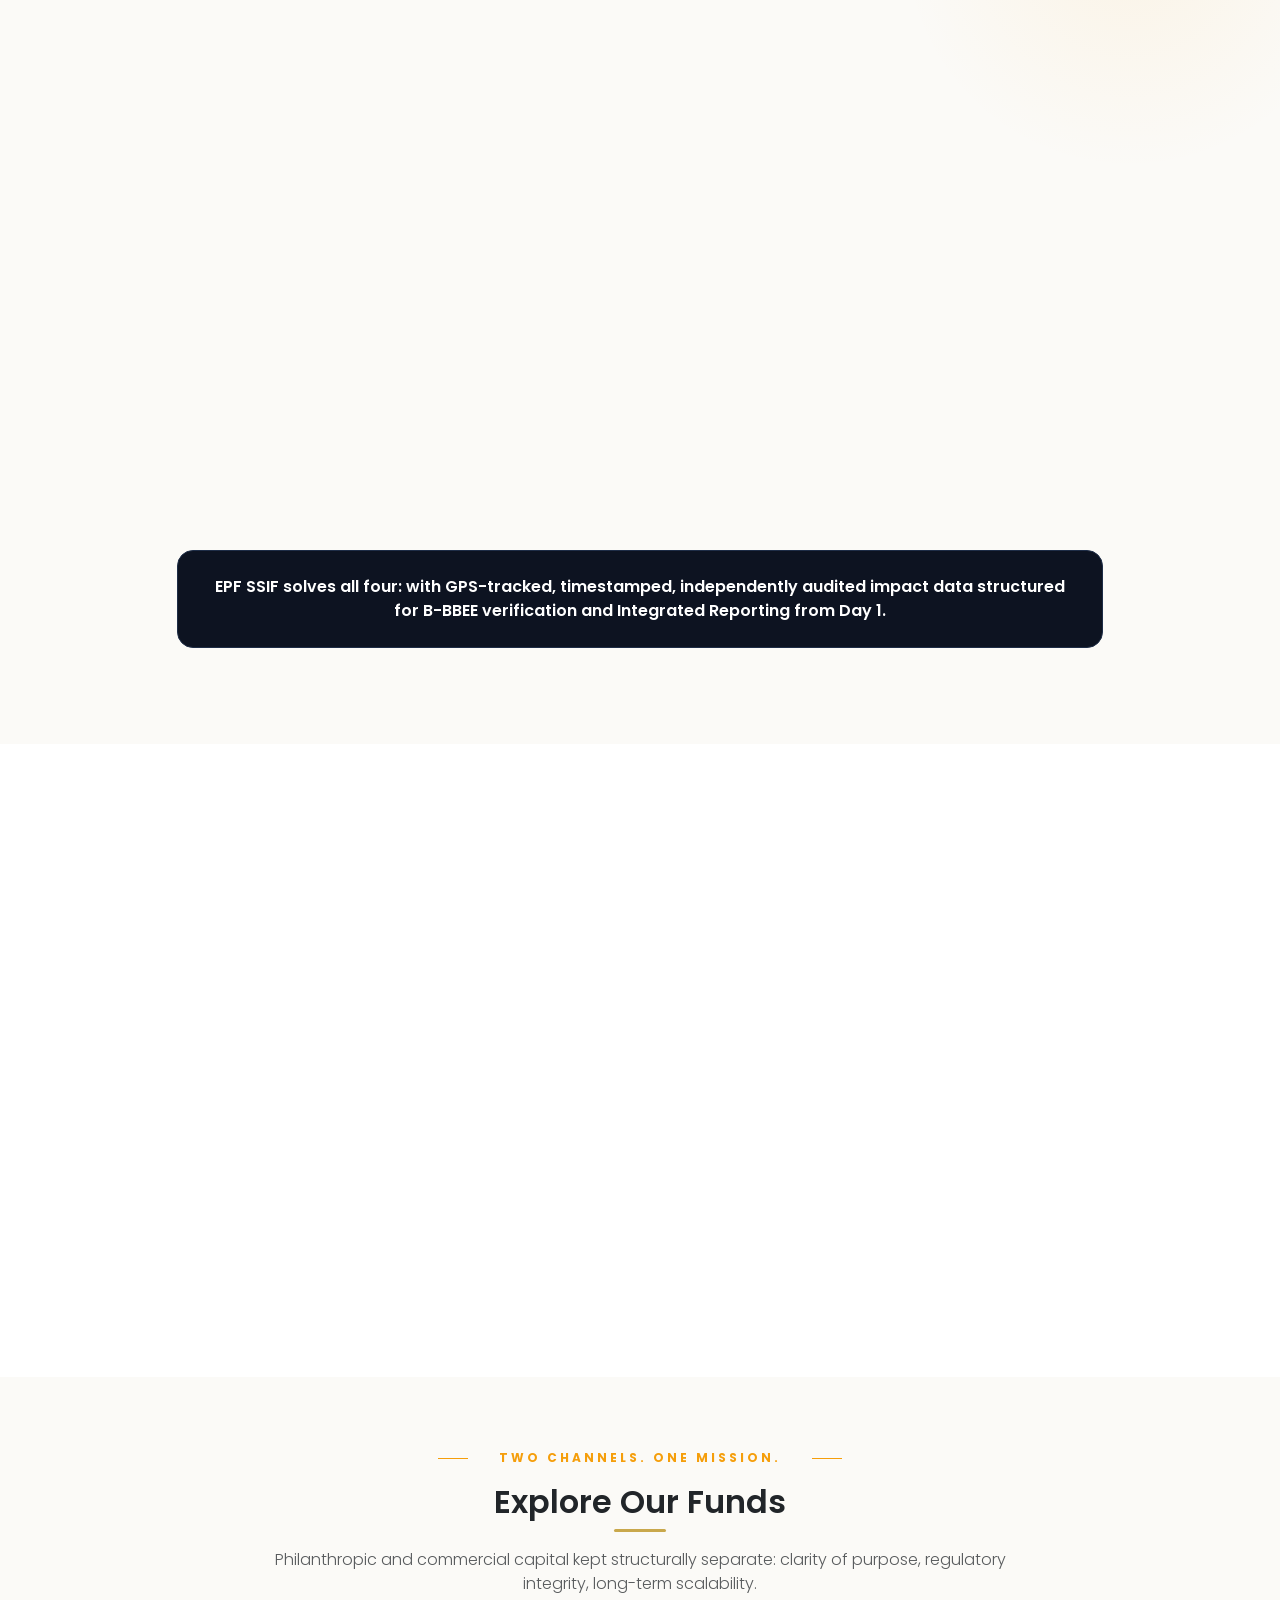
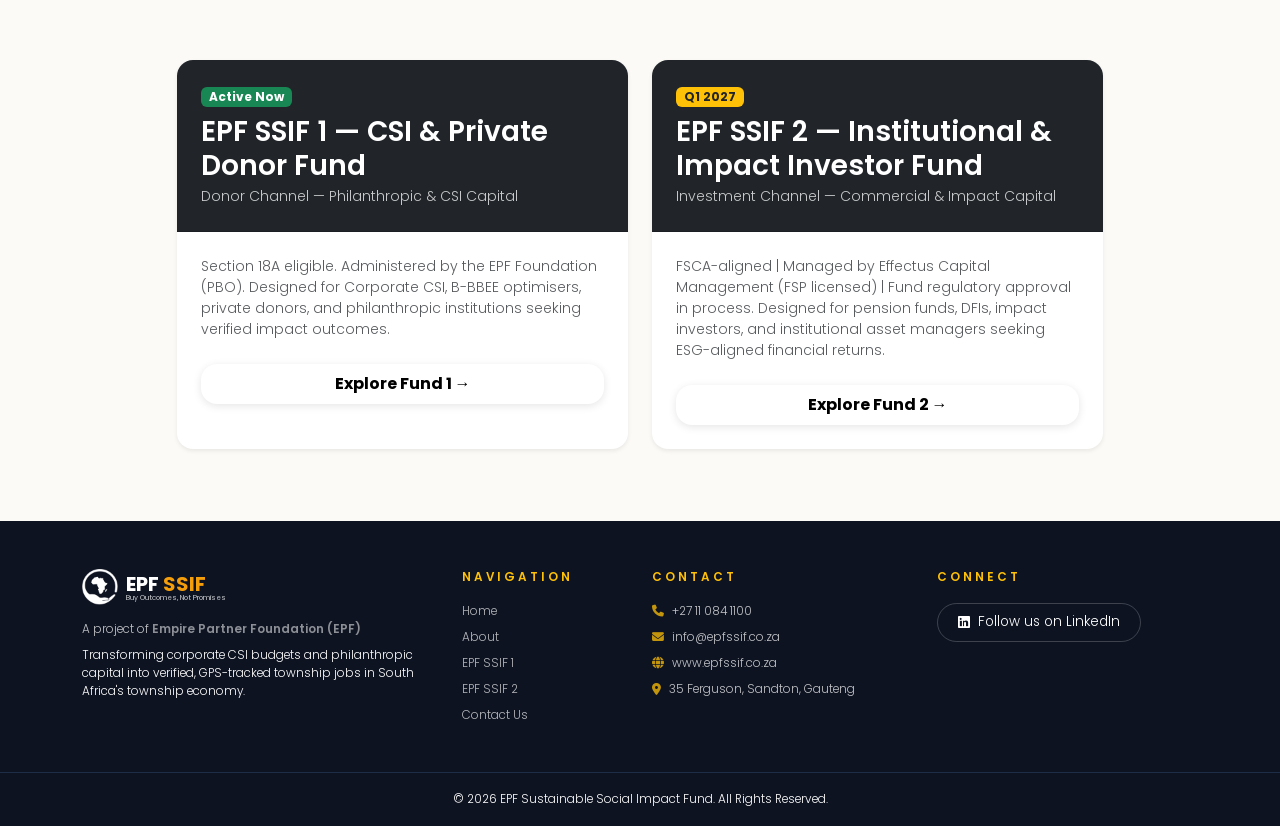
==== commit a053c62e: "Redesign capital flow as zigzag timeline; remove em-dashes from body copy - about.html: Replace numb" ====
--- a/index.html
+++ b/index.html
@@ -65,7 +65,7 @@
       <div class="row align-items-center min-vh-50 py-5 d-flex flex-column flex-lg-row">
         <div class="col-lg-6 order-2 order-lg-1">
           <h1 class="display-5 fw-semibold hero-title hero-animate-1">Buy Outcomes, Not Promises</h1>
-          <p class="mb-4 small hero-desc hero-animate-2">Every rand you deploy creates a GPS-tracked, independently audited job in South Africa's township economy — with a Section 18A receipt and live dashboard access from Day 1.</p>
+          <p class="mb-4 small hero-desc hero-animate-2">Every rand you deploy creates a GPS-tracked, independently audited job in South Africa's township economy, with a Section 18A receipt and live dashboard access from Day 1.</p>
           <div class="d-flex gap-3 mobile-btn d-none">
             <a href="#about"
               class="btn btn-light rounded-4 px-4 py-2 text-white bg-transparent btn-two text-decoration-none">Get
@@ -365,7 +365,7 @@
         <div class="col-12 col-lg-8 text-center reveal">
           <p class="text-warning text-uppercase fw-bold small mb-2 letter-spacing-2">The Donation Gap</p>
           <h2 class="fw-semibold mb-3 epf-heading-accent">Why Your Donation Deserves Better</h2>
-          <p class="text-muted">Traditional philanthropy is built on goodwill, but goodwill alone cannot solve a structural unemployment crisis. The challenge is not generosity — it is the mechanism through which generosity flows.</p>
+          <p class="text-muted">Traditional philanthropy is built on goodwill, but goodwill alone cannot solve a structural unemployment crisis. The challenge is not generosity; it is the mechanism through which generosity flows.</p>
         </div>
       </div>
 
@@ -403,7 +403,7 @@
               </div>
               <h5 class="fw-bold mb-0">Once-off Value</h5>
             </div>
-            <p class="mb-0 text-muted small">A traditional donation creates a moment — not a movement. Once spent, the impact stops. The circular engine turns your gift into a perpetual cycle.</p>
+            <p class="mb-0 text-muted small">A traditional donation creates a moment, not a movement. Once spent, the impact stops. The circular engine turns your gift into a perpetual cycle.</p>
           </div>
         </div>
 
@@ -438,7 +438,7 @@
         <div class="col-12 col-lg-8 text-center reveal">
           <p class="text-warning text-uppercase fw-bold small letter-spacing-2 mb-2">Pilot to Platform</p>
           <h2 class="fw-semibold mb-3 epf-heading-accent">A Two-Phase Journey to Scale</h2>
-          <p class="text-muted">Phase 1 donors are not just making a philanthropic contribution — they are funding the institutional proof-of-concept that unlocks R100M+ of commercial capital in Phase 2.</p>
+          <p class="text-muted">Phase 1 donors are not just making a philanthropic contribution; they are funding the institutional proof-of-concept that unlocks R100M+ of commercial capital in Phase 2.</p>
         </div>
       </div>
       <div class="row g-4 justify-content-center">
@@ -447,7 +447,7 @@
             <div class="deliverable-icon mb-3"><i class="fa-solid fa-seedling"></i></div>
             <p class="text-warning fw-semibold small text-uppercase letter-spacing-2 mb-2">Phase 1 — Active Now (2026)</p>
             <h6 class="fw-bold mb-2">Build the Proof-of-Concept</h6>
-            <p class="small text-muted mb-0">Donor and CSI capital deploys the first cohort of entrepreneurs and builds the verified impact data set — 100+ entrepreneurs, 10,000 targeted verified jobs, fully audited. Early Phase 1 contributors are the anchor proof-of-concept.</p>
+            <p class="small text-muted mb-0">Donor and CSI capital deploys the first cohort of entrepreneurs and builds the verified impact data set: 100+ entrepreneurs, 10,000 targeted verified jobs, fully audited. Early Phase 1 contributors are the anchor proof-of-concept.</p>
           </div>
         </div>
         <div class="col-12 col-md-6 col-lg-5 reveal reveal-delay-2">
@@ -455,7 +455,7 @@
             <div class="deliverable-icon mb-3"><i class="fa-solid fa-rocket"></i></div>
             <p class="text-warning fw-semibold small text-uppercase letter-spacing-2 mb-2">Phase 2 — 2027</p>
             <h6 class="fw-bold mb-2">Unlock Institutional Capital</h6>
-            <p class="small text-muted mb-0">Once Phase 1 proof points are established, institutional capital enters via the Social Impact Security Instrument (SSIN) — targeting pension funds, DFIs, and impact investors. Your audited Phase 1 outcomes are the cornerstone of the Phase 2 institutional offer.</p>
+            <p class="small text-muted mb-0">Once Phase 1 proof points are established, institutional capital enters via the Social Impact Security Instrument (SSIN), targeting pension funds, DFIs, and impact investors. Your audited Phase 1 outcomes are the cornerstone of the Phase 2 institutional offer.</p>
           </div>
         </div>
       </div>
@@ -473,7 +473,7 @@
             <span class="legacy-eyebrow-line"></span>
           </div>
           <h2 class="fw-semibold mb-3 epf-heading-accent">Explore Our Funds</h2>
-          <p class="text-muted">Philanthropic and commercial capital kept structurally separate — clarity of purpose, regulatory integrity, long-term scalability.</p>
+          <p class="text-muted">Philanthropic and commercial capital kept structurally separate: clarity of purpose, regulatory integrity, long-term scalability.</p>
         </div>
       </div>
 
--- a/assets/css/new-styles.css
+++ b/assets/css/new-styles.css
@@ -1683,53 +1683,143 @@
 }
 
 
-/* ===================== CAPITAL FLOW DIAGRAM ===================== */
-
-.capital-flow-wrapper {
-  gap: 0;
-}
-
-.capital-flow-step {
+/* ===================== CAPITAL FLOW DIAGRAM — ZIGZAG TIMELINE ===================== */
+
+.capital-flow-section {
+  background-color: #0d1321;
+  color: #fff;
+}
+
+/* Desktop zigzag wrapper */
+.czigzag-wrapper {
+  position: relative;
+  height: 300px;
+}
+
+.czigzag-svg-lines {
+  position: absolute;
+  top: 0;
+  left: 0;
+  width: 100%;
+  height: 100%;
+  pointer-events: none;
+  z-index: 0;
+}
+
+.czigzag-track {
+  display: flex;
+  align-items: stretch;
+  height: 100%;
+  position: relative;
+  z-index: 1;
+}
+
+.czigzag-col {
   flex: 1;
-  background-color: #fff;
-  border: 1px solid #e5e7eb;
-  border-radius: 1rem;
-  padding: 1.5rem 1rem;
-  box-shadow: 0 1px 4px #0000000a;
-  min-width: 140px;
-}
-
-.capital-flow-icon {
-  width: 48px;
-  height: 48px;
+  position: relative;
+}
+
+/* Node circles */
+.czigzag-node {
+  position: absolute;
+  left: 50%;
+  transform: translateX(-50%);
+  width: 72px;
+  height: 72px;
   border-radius: 50%;
-  background-color: #fff8e6;
-  color: #C9A84C;
   display: flex;
   align-items: center;
   justify-content: center;
-  font-size: 1.1rem;
-}
-
-.capital-flow-arrow {
-  flex-shrink: 0;
+  font-size: 1.4rem;
+  z-index: 2;
+}
+
+.czigzag-node-gold {
+  background-color: #C9A84C;
+  color: #0d1321;
+  box-shadow: 0 0 0 8px #C9A84C1a, 0 8px 28px #C9A84C33;
+}
+
+.czigzag-node-dark {
+  background-color: #141f35;
+  border: 2px solid #C9A84C;
   color: #C9A84C;
-  font-size: 1.1rem;
-  padding: 0 0.5rem;
-}
-
-.capital-flow-desc {
-  font-size: 0.75rem;
-}
-
-@media (width < 768px) {
-  .capital-flow-wrapper {
-    gap: 0.25rem;
-  }
-
-  .capital-flow-arrow {
-    padding: 0.25rem 0;
-  }
+  box-shadow: 0 0 0 8px #0d132144, 0 8px 28px #00000033;
+}
+
+/* HIGH columns: node at top, label below */
+.czigzag-high .czigzag-node {
+  top: 44px;
+}
+
+.czigzag-high .czigzag-node-label {
+  position: absolute;
+  top: 132px;
+  left: 50%;
+  transform: translateX(-50%);
+  width: 160px;
+  text-align: center;
+}
+
+/* LOW columns: label at top, node at bottom */
+.czigzag-low .czigzag-node {
+  bottom: 44px;
+}
+
+.czigzag-low .czigzag-node-label {
+  position: absolute;
+  bottom: 132px;
+  left: 50%;
+  transform: translateX(-50%);
+  width: 160px;
+  text-align: center;
+}
+
+/* Label content */
+.czigzag-pill {
+  display: inline-block;
+  font-size: 0.65rem;
+  font-weight: 700;
+  text-transform: uppercase;
+  letter-spacing: 1.5px;
+  padding: 0.2rem 0.7rem;
+  border-radius: 2rem;
+  border: 1px solid #C9A84C55;
+  color: #C9A84C;
+  margin-bottom: 0.35rem;
+}
+
+.czigzag-title {
+  font-size: 0.85rem;
+  font-weight: 600;
+  color: #fff;
+  margin-bottom: 0.2rem;
+  margin-top: 0;
+}
+
+.czigzag-desc {
+  font-size: 0.72rem;
+  color: #ffffff88;
+  line-height: 1.5;
+  margin: 0;
+}
+
+/* Mobile card grid */
+.czigzag-mobile-card {
+  background-color: #141f35;
+  border: 1px solid #1e2d47;
+  border-radius: 0.75rem;
+  padding: 1.25rem 1rem;
+}
+
+.czigzag-mobile-icon {
+  width: 56px;
+  height: 56px;
+  border-radius: 50%;
+  display: flex;
+  align-items: center;
+  justify-content: center;
+  font-size: 1.25rem;
 }
 
 
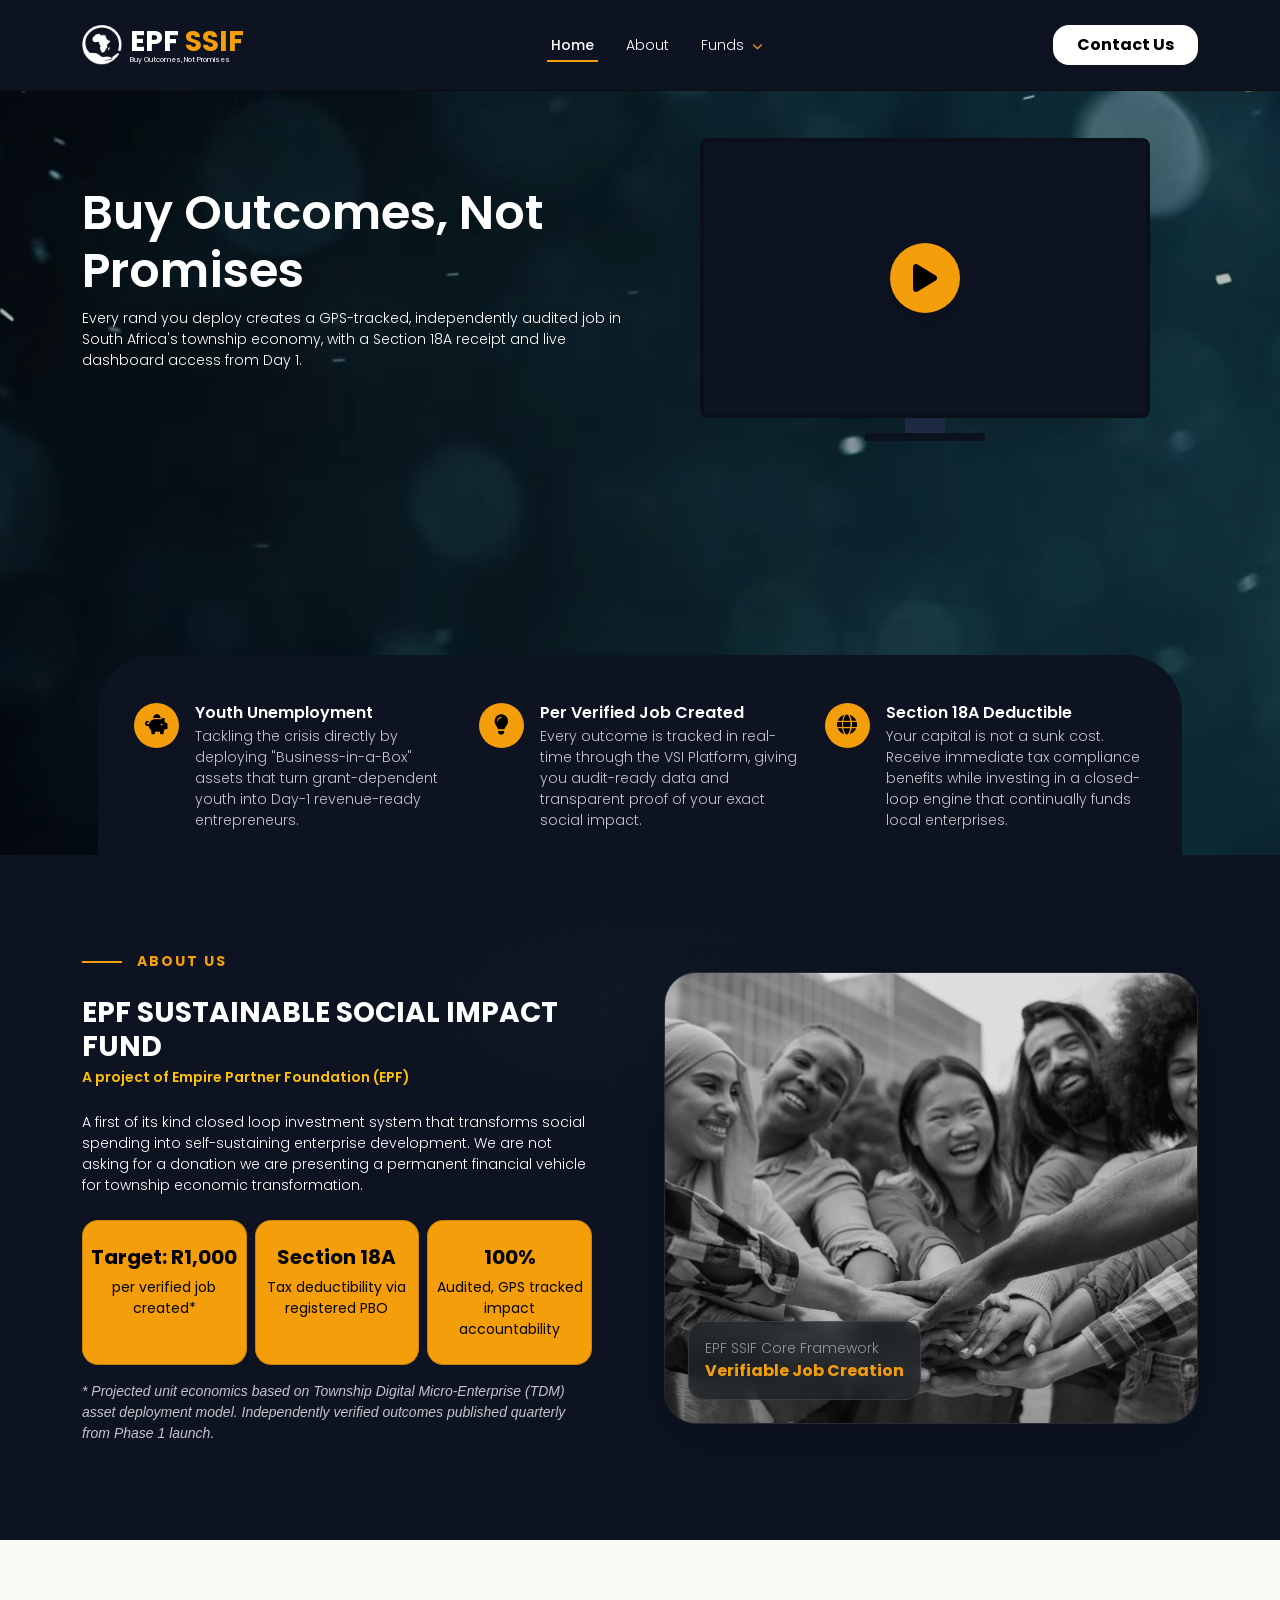
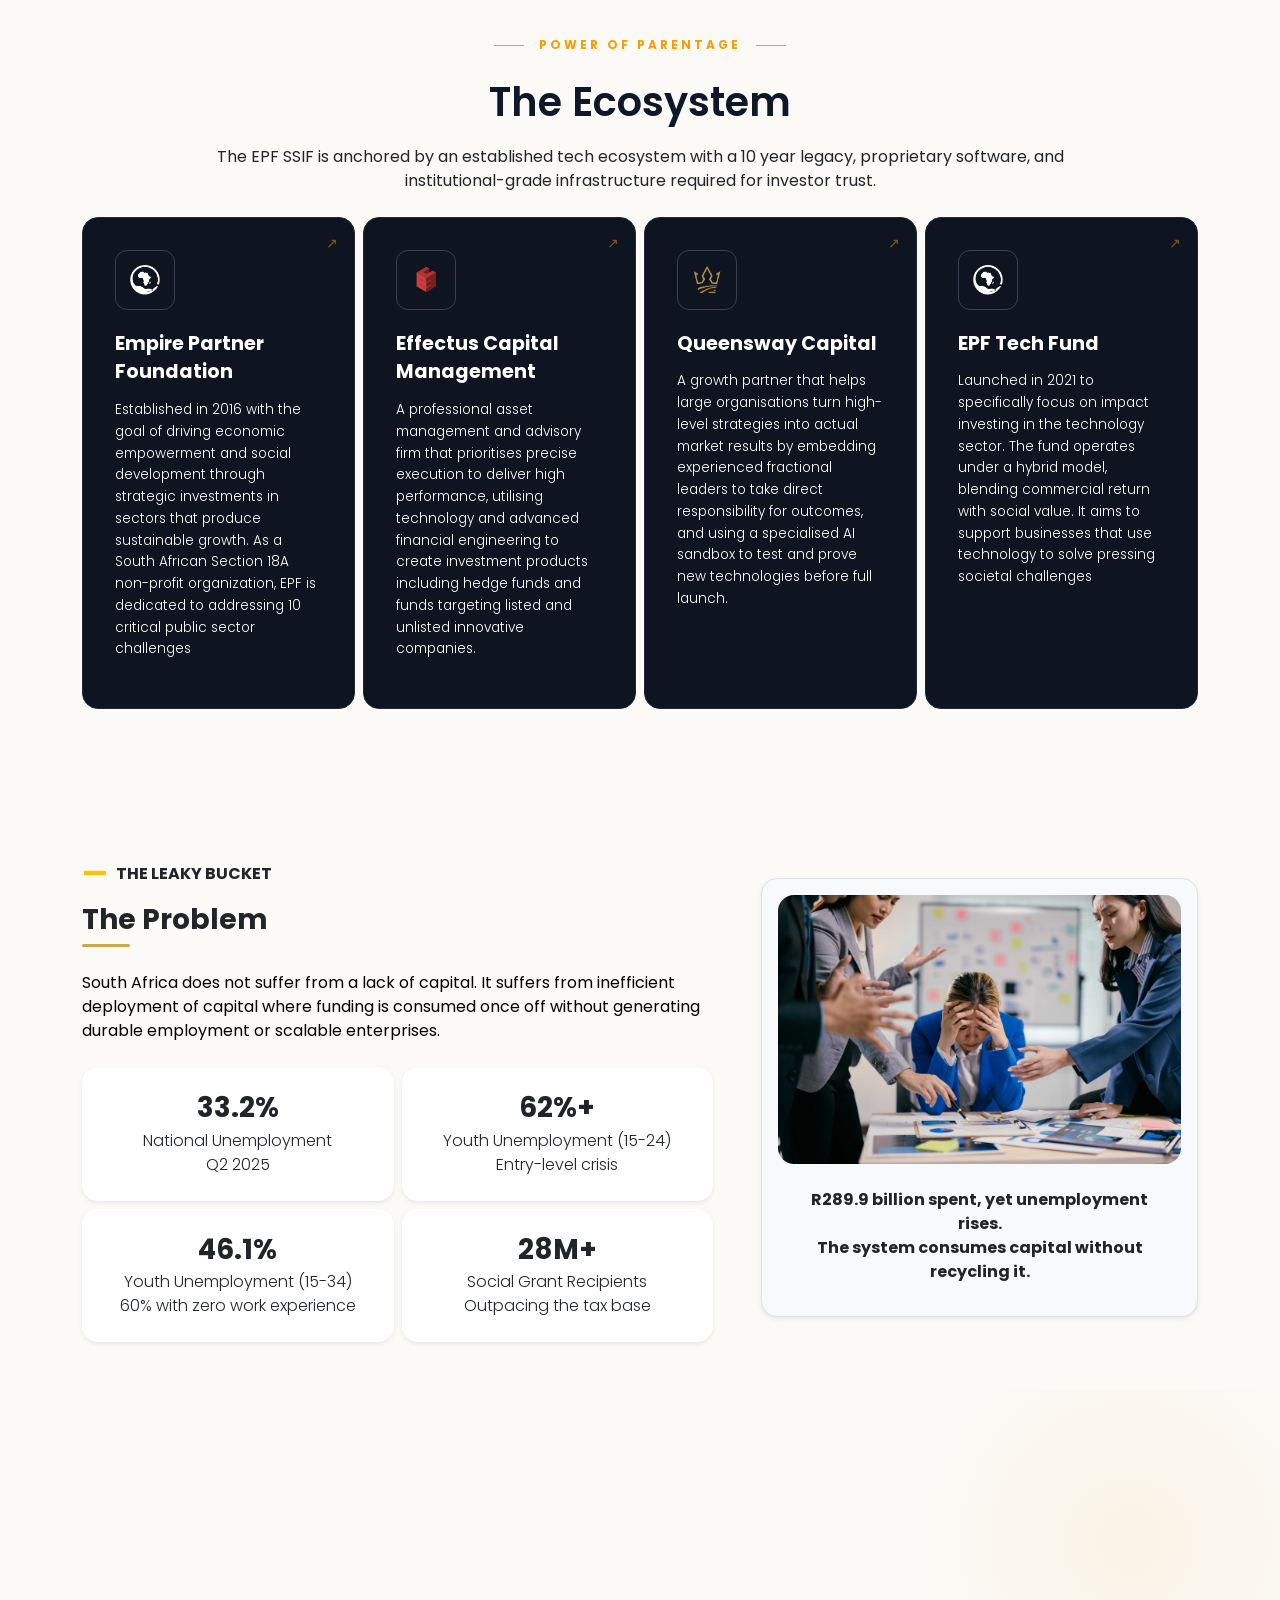
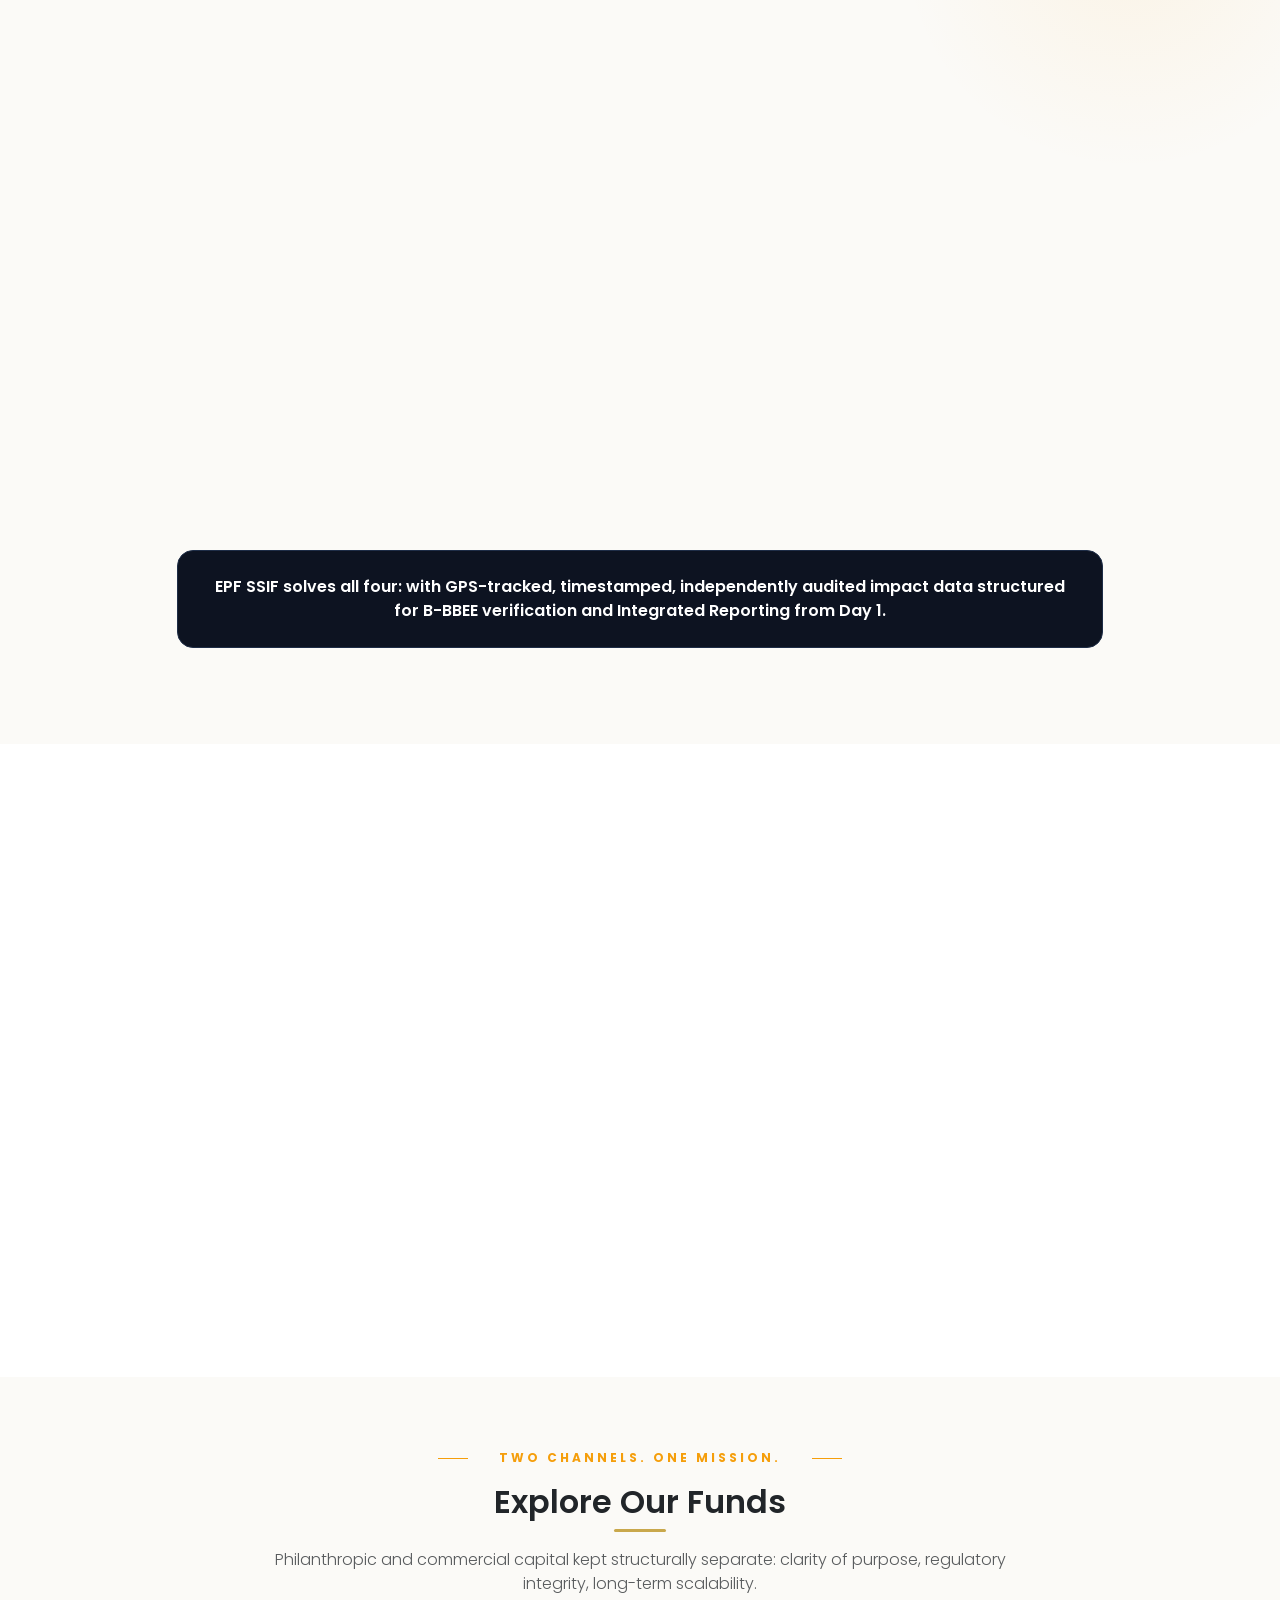
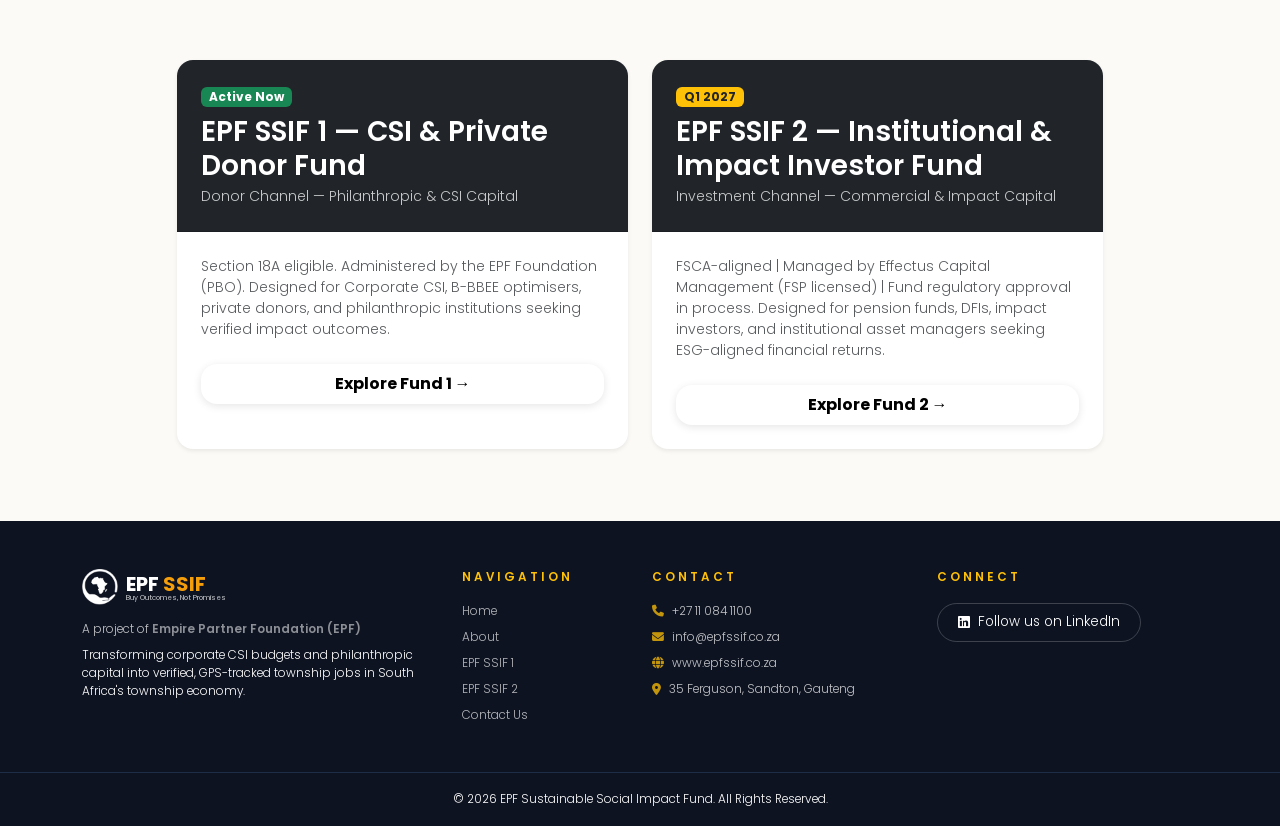
==== commit 6941e12d: "Fix footnote text visibility in About section on homepage Replace text-muted (designed for light bac" ====
--- a/index.html
+++ b/index.html
@@ -192,7 +192,7 @@
             </div>
 
           </div>
-          <p class="small text-muted mt-3 mb-0"><em>* Projected unit economics based on Township Digital Micro-Enterprise (TDM) asset deployment model. Independently verified outcomes published quarterly from Phase 1 launch.</em></p>
+          <p class="small opacity-75 text-white mt-3 mb-0"><em>* Projected unit economics based on Township Digital Micro-Enterprise (TDM) asset deployment model. Independently verified outcomes published quarterly from Phase 1 launch.</em></p>
 
         </div>
 
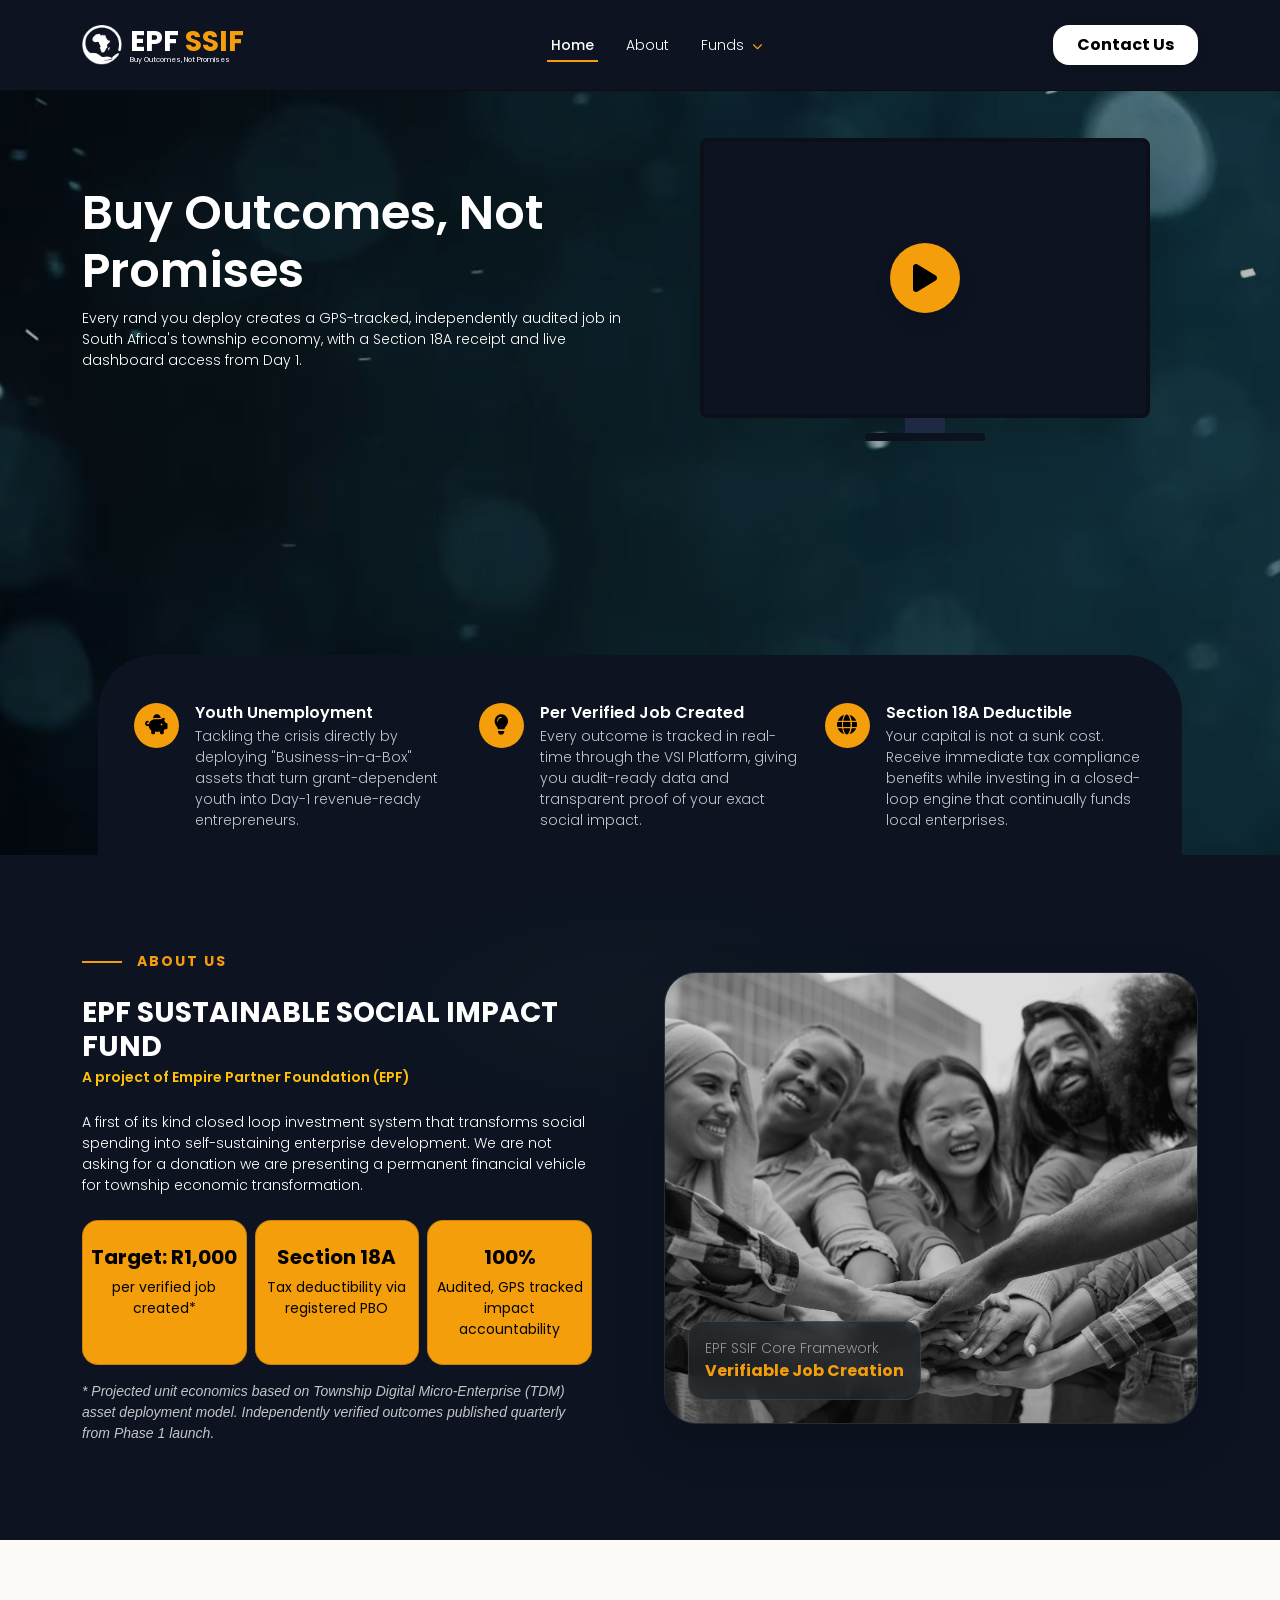
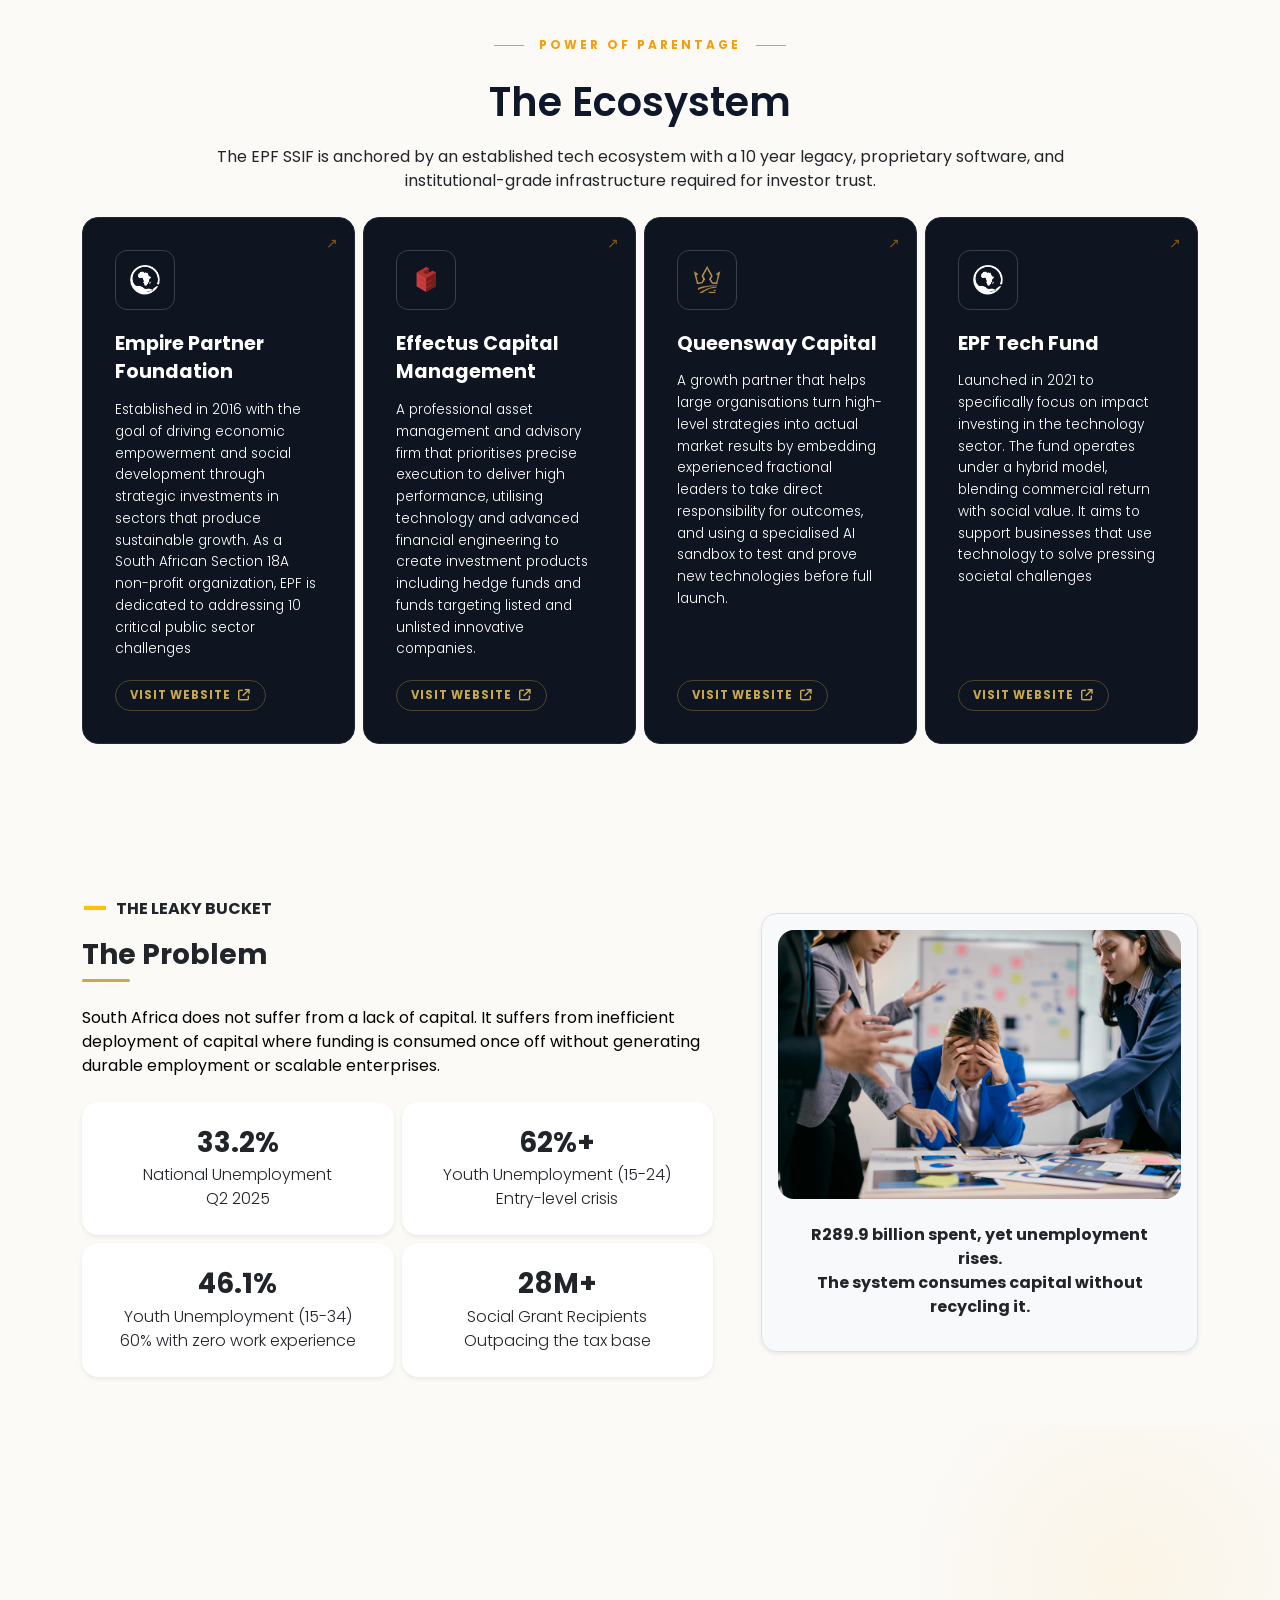
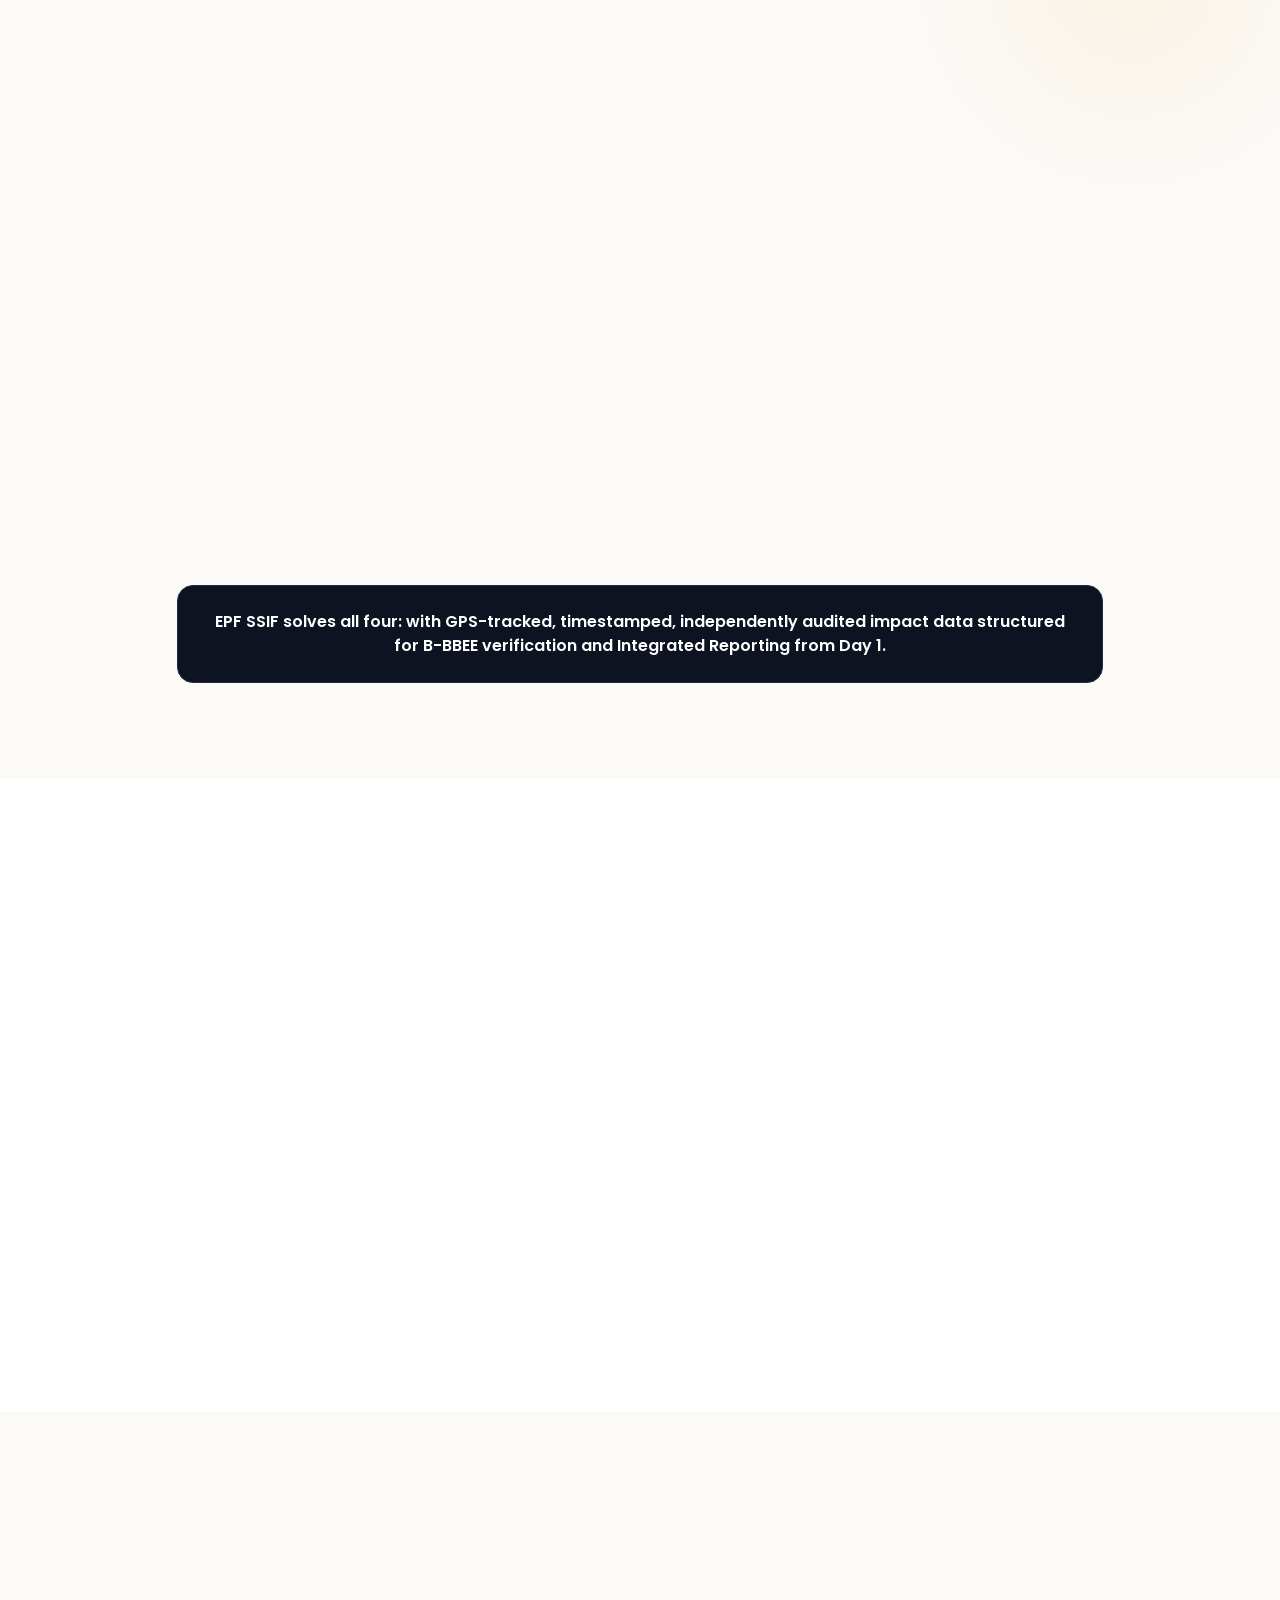
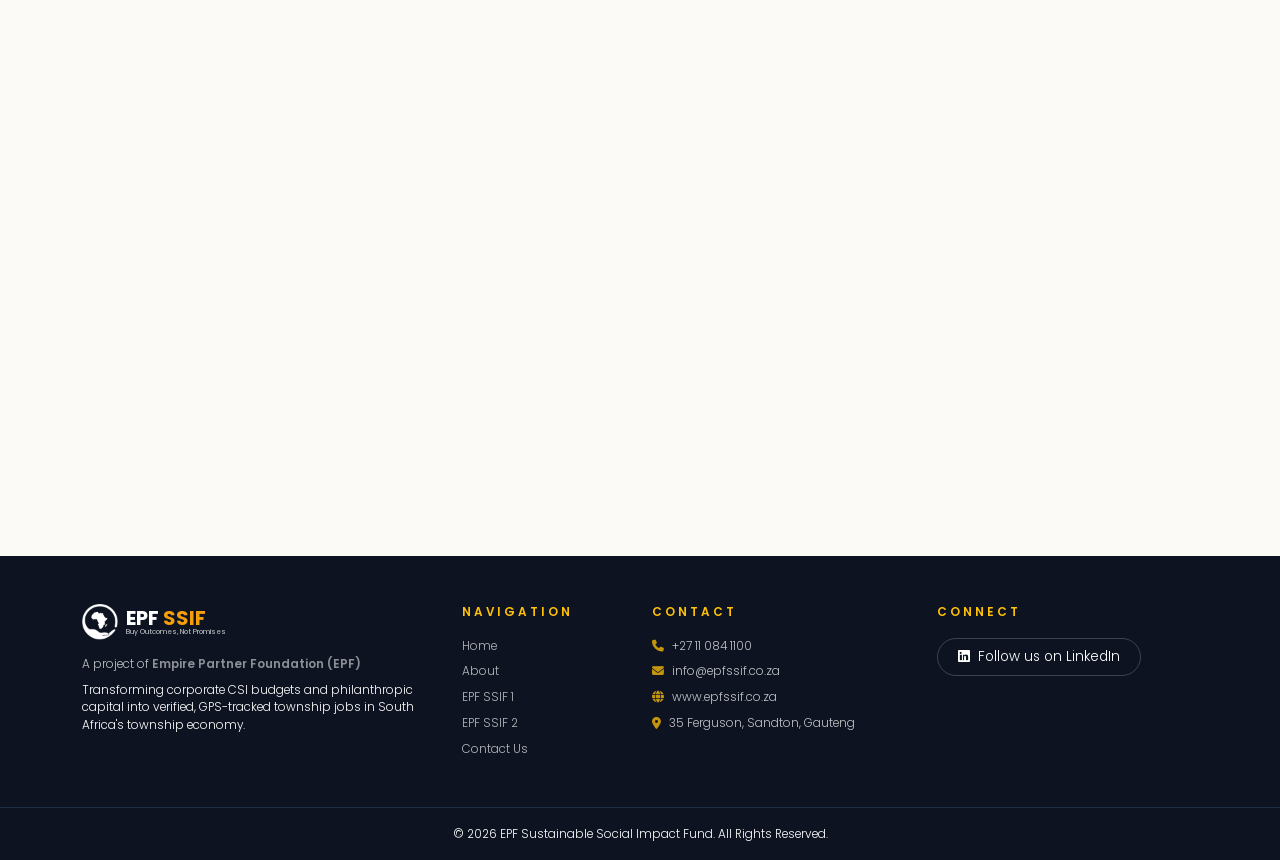
==== commit 6822d0eb: "Add Visit Website buttons to ecosystem cards - Add .legacy-card-btn span to all 4 ecosystem cards (E" ====
--- a/index.html
+++ b/index.html
@@ -245,6 +245,7 @@
               and social development through strategic investments in sectors that produce sustainable growth. As a
               South African Section 18A non-profit organization, EPF is dedicated to addressing 10 critical public
               sector challenges</div>
+            <span class="legacy-card-btn">Visit Website <i class="fa-solid fa-arrow-up-right-from-square"></i></span>
           </a>
         </div>
 
@@ -255,6 +256,7 @@
             </div>
             <div class="legacy-card-title fw-bold logo-span text-white">Effectus Capital Management</div>
             <div class="legacy-card-desc text-white">A professional asset management and advisory firm that prioritises precise execution to deliver high performance, utilising technology and advanced financial engineering to create investment products including hedge funds and funds targeting listed and unlisted innovative companies.</div>
+            <span class="legacy-card-btn">Visit Website <i class="fa-solid fa-arrow-up-right-from-square"></i></span>
           </a>
         </div>
 
@@ -265,6 +267,7 @@
             </div>
             <div class="legacy-card-title fw-bold logo-span text-white">Queensway Capital</div>
             <div class="legacy-card-desc text-white">A growth partner that helps large organisations turn high-level strategies into actual market results by embedding experienced fractional leaders to take direct responsibility for outcomes, and using a specialised AI sandbox to test and prove new technologies before full launch.</div>
+            <span class="legacy-card-btn">Visit Website <i class="fa-solid fa-arrow-up-right-from-square"></i></span>
           </a>
         </div>
 
@@ -277,6 +280,7 @@
             <div class="legacy-card-desc text-white">Launched in 2021 to specifically focus on impact investing in the
               technology sector. The fund operates under a hybrid model, blending commercial return with social value.
               It aims to support businesses that use technology to solve pressing societal challenges</div>
+            <span class="legacy-card-btn">Visit Website <i class="fa-solid fa-arrow-up-right-from-square"></i></span>
           </a>
         </div>
 
--- a/assets/css/new-styles.css
+++ b/assets/css/new-styles.css
@@ -407,6 +407,29 @@
   line-height: 1.6;
   margin-bottom: 1rem;
   flex-grow: 1;
+}
+
+.legacy-card-btn {
+  display: inline-flex;
+  align-items: center;
+  gap: 0.4rem;
+  align-self: flex-start;
+  font-size: 0.72rem;
+  font-weight: 700;
+  text-transform: uppercase;
+  letter-spacing: 1px;
+  color: #C9A84C;
+  border: 1px solid #C9A84C55;
+  border-radius: 2rem;
+  padding: 0.35rem 0.9rem;
+  margin-top: 0.25rem;
+  transition: background-color 0.2s ease, border-color 0.2s ease, color 0.2s ease;
+}
+
+a.legacy-card:hover .legacy-card-btn {
+  background-color: #C9A84C1a;
+  border-color: #C9A84C;
+  color: #e0bc6e;
 }
 
 .legacy-list {
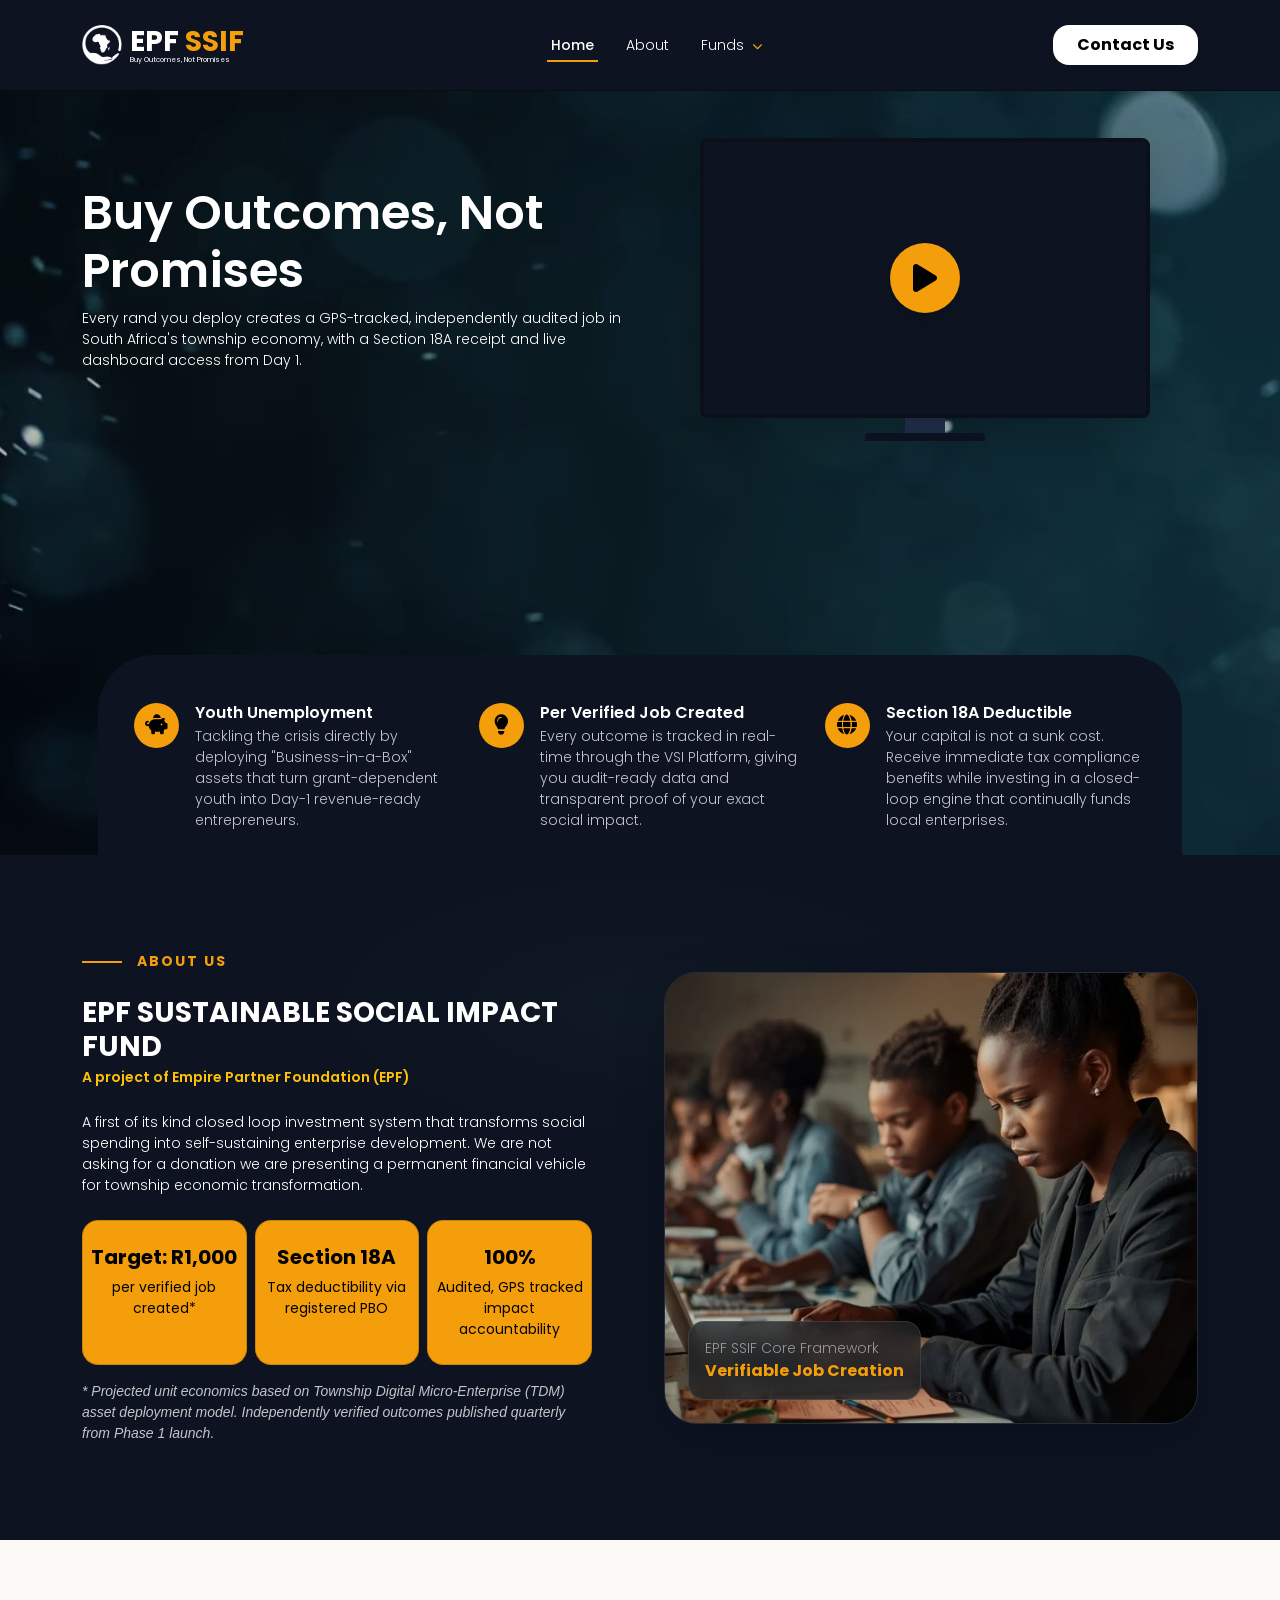
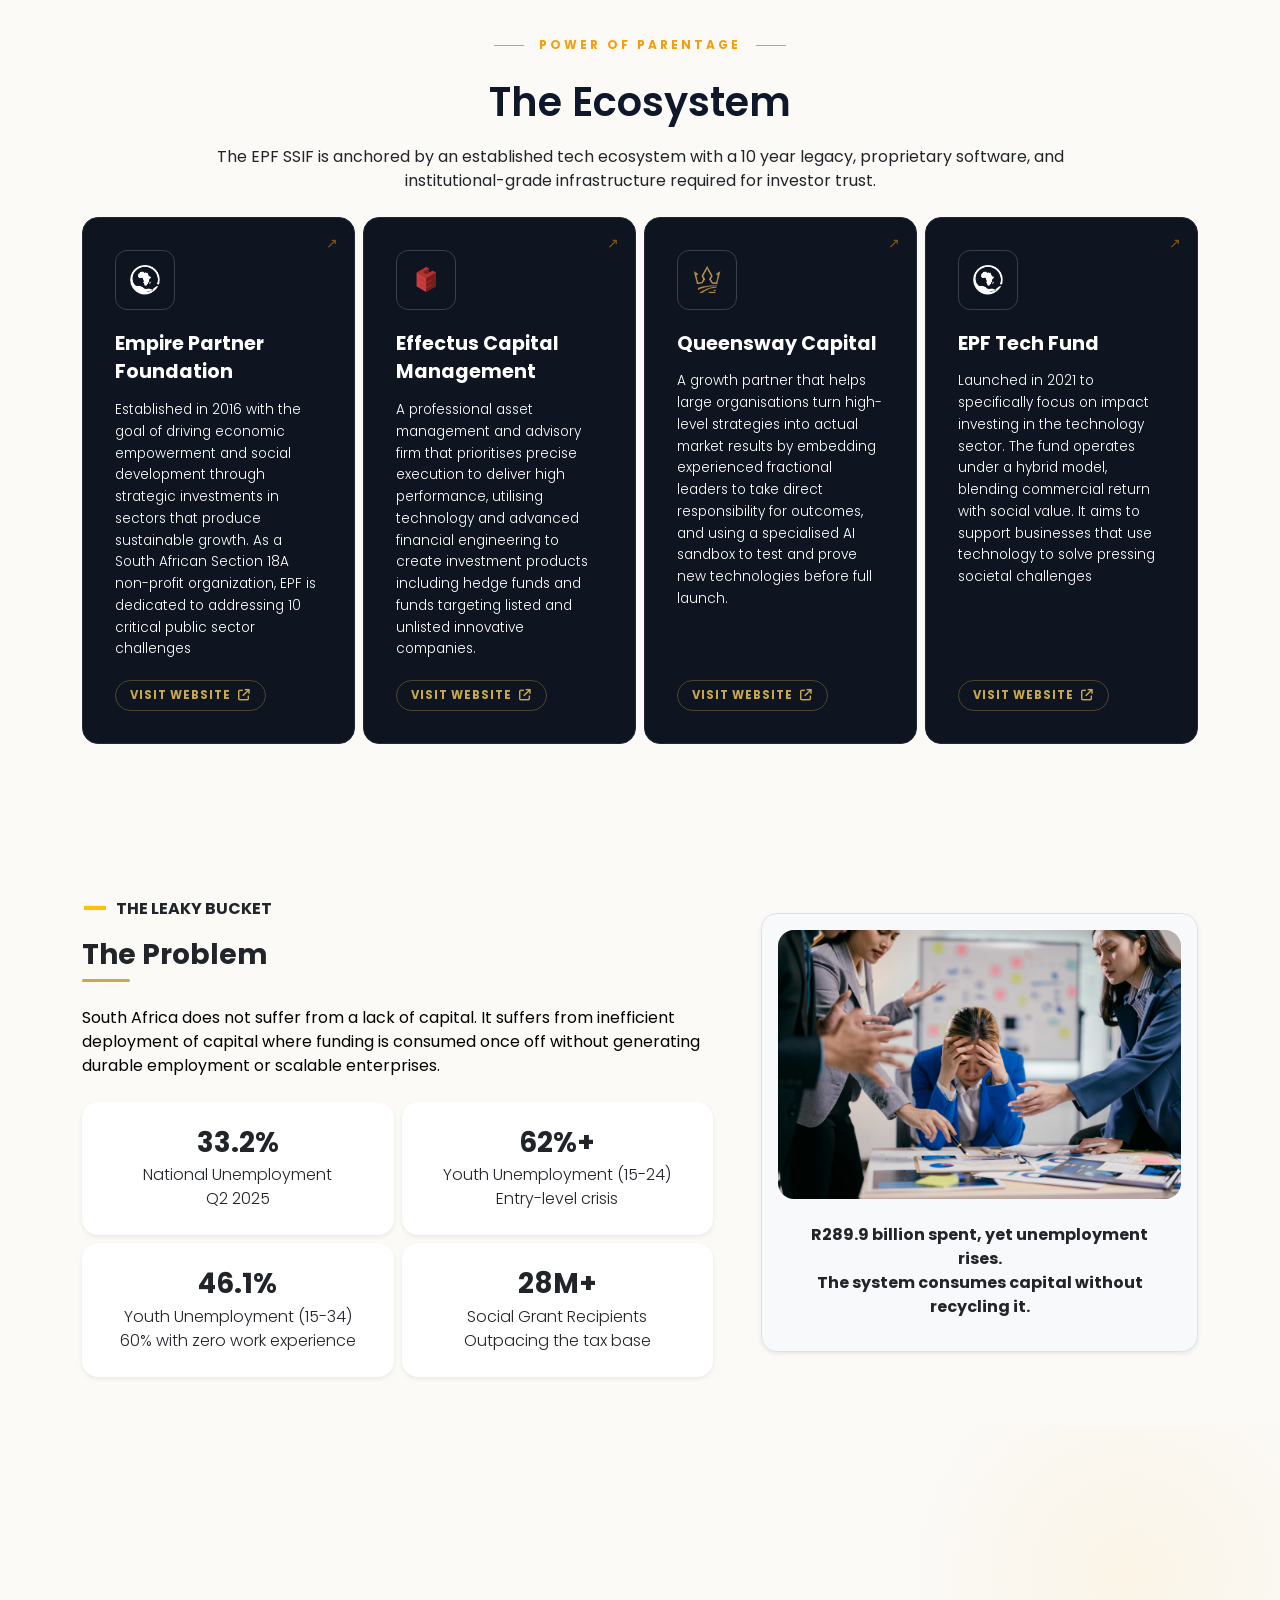
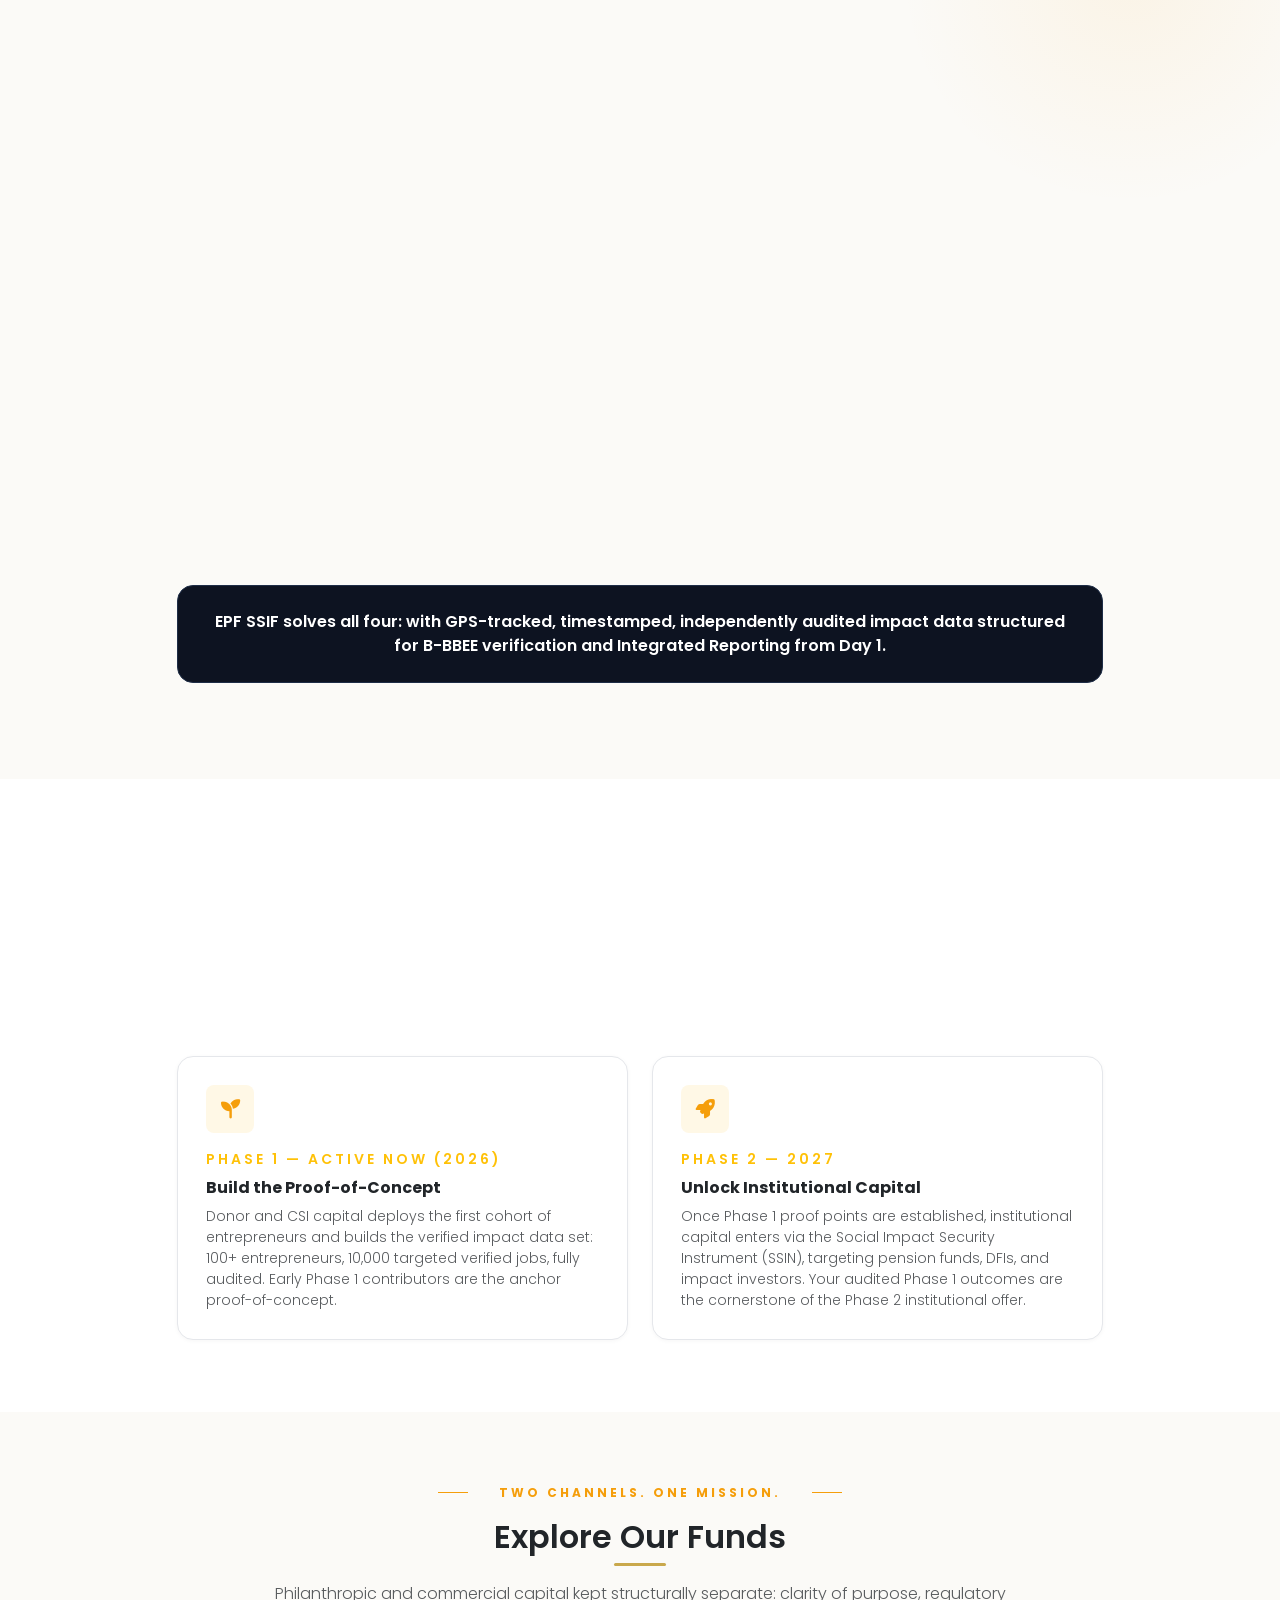
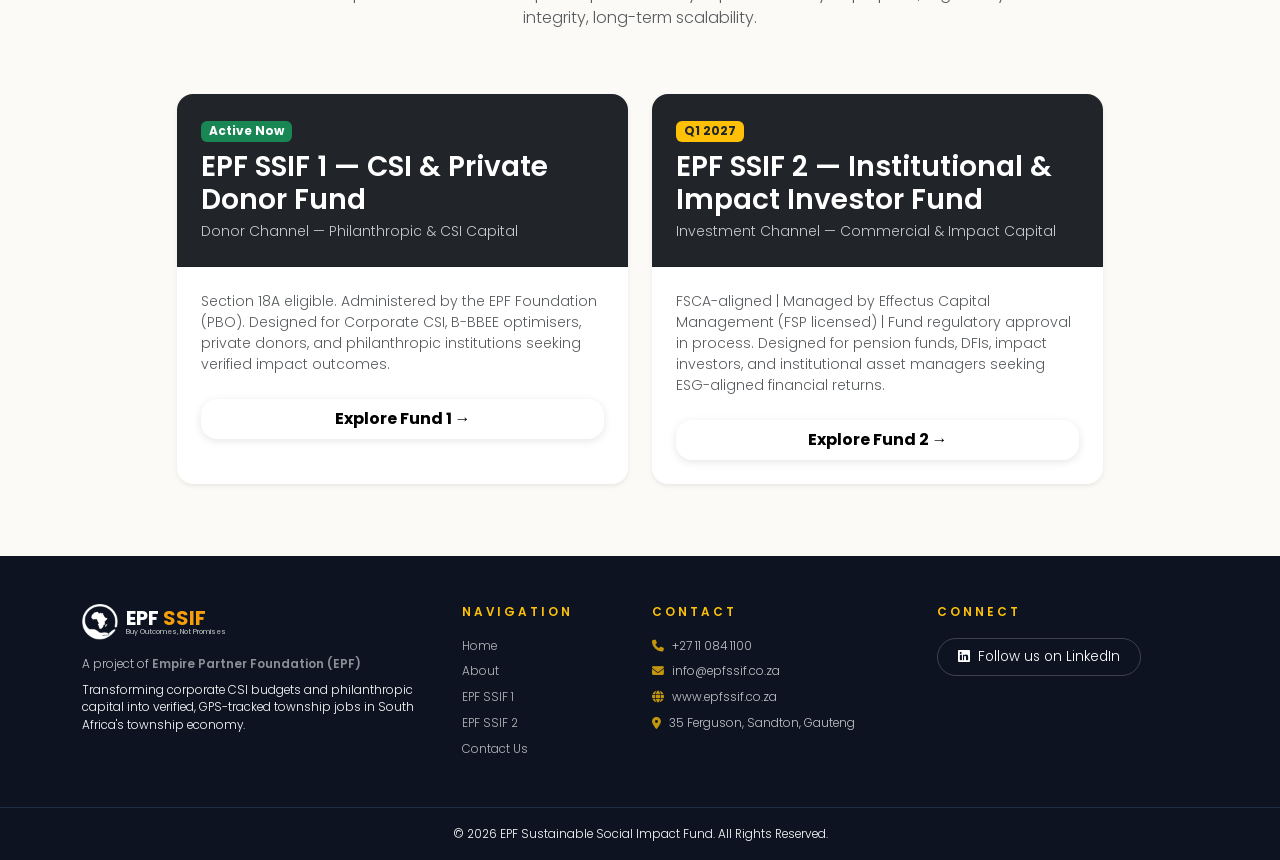
==== commit eff77581: "Add Google Search Console verification meta tag to index.html" ====
--- a/index.html
+++ b/index.html
@@ -7,6 +7,7 @@
   <title>EPF SSIF — Sustainable Social Impact Fund</title>
   <meta name="description" content="EPF Sustainable Social Impact Fund — a dual-channel impact investing platform delivering measurable social returns in South Africa's township economy.">
   <meta name="keywords" content="EPF SSIF, social impact fund, CSI, impact investing, township economy, South Africa, B-BBEE, sustainable investment">
+  <meta name="google-site-verification" content="CNEmVVsgE3NPmEdyqD_vof82POo0dnpggFwTs8chqzw" />
   <link rel="icon" type="image/png" href="assets/images/EPF-logo-white.png">
   <link href="https://cdn.jsdelivr.net/npm/bootstrap@5.3.0/dist/css/bootstrap.min.css" rel="stylesheet">
   <link rel="stylesheet" href="https://cdnjs.cloudflare.com/ajax/libs/font-awesome/6.5.1/css/all.min.css"
--- a/assets/css/new-styles.css
+++ b/assets/css/new-styles.css
@@ -1247,7 +1247,6 @@
 .donation-gap-card {
   background-color: #ffffff;
   border: 1px solid #e5e7eb;
-  border-left: 4px solid #F59E0B;
   border-radius: 1rem;
   padding: 1.75rem;
   color: #0d1321;
@@ -2169,16 +2168,17 @@
 
 .fund-gap-card:hover {
   transform: translateY(-4px);
-  border-color: #4ade8044;
+  border-color: #C9A84C44;
 }
 
 .donation-gap-card {
-  transition: transform 0.35s var(--ease-premium), border-color 0.35s;
+  transition: transform 0.35s var(--ease-premium), border-color 0.35s, box-shadow 0.35s;
 }
 
 .donation-gap-card:hover {
   transform: translateY(-4px);
-  border-color: #4ade8055;
+  border-color: #C9A84C55;
+  box-shadow: 0 8px 32px #0d132114;
 }
 
 .vsi-feature-card {
@@ -2187,7 +2187,7 @@
 
 .vsi-feature-card:hover {
   transform: translateY(-4px);
-  border-color: #4ade8055;
+  border-color: #C9A84C44;
 }
 
 .fund-stat-card {
@@ -2434,11 +2434,6 @@
   width: 100%;
 }
 
-/* --- HR refinement --- */
-hr {
-  border-color: #1e2d47;
-  opacity: 1;
-}
 
 /* --- Letter spacing refinement --- */
 .letter-spacing-2 {
